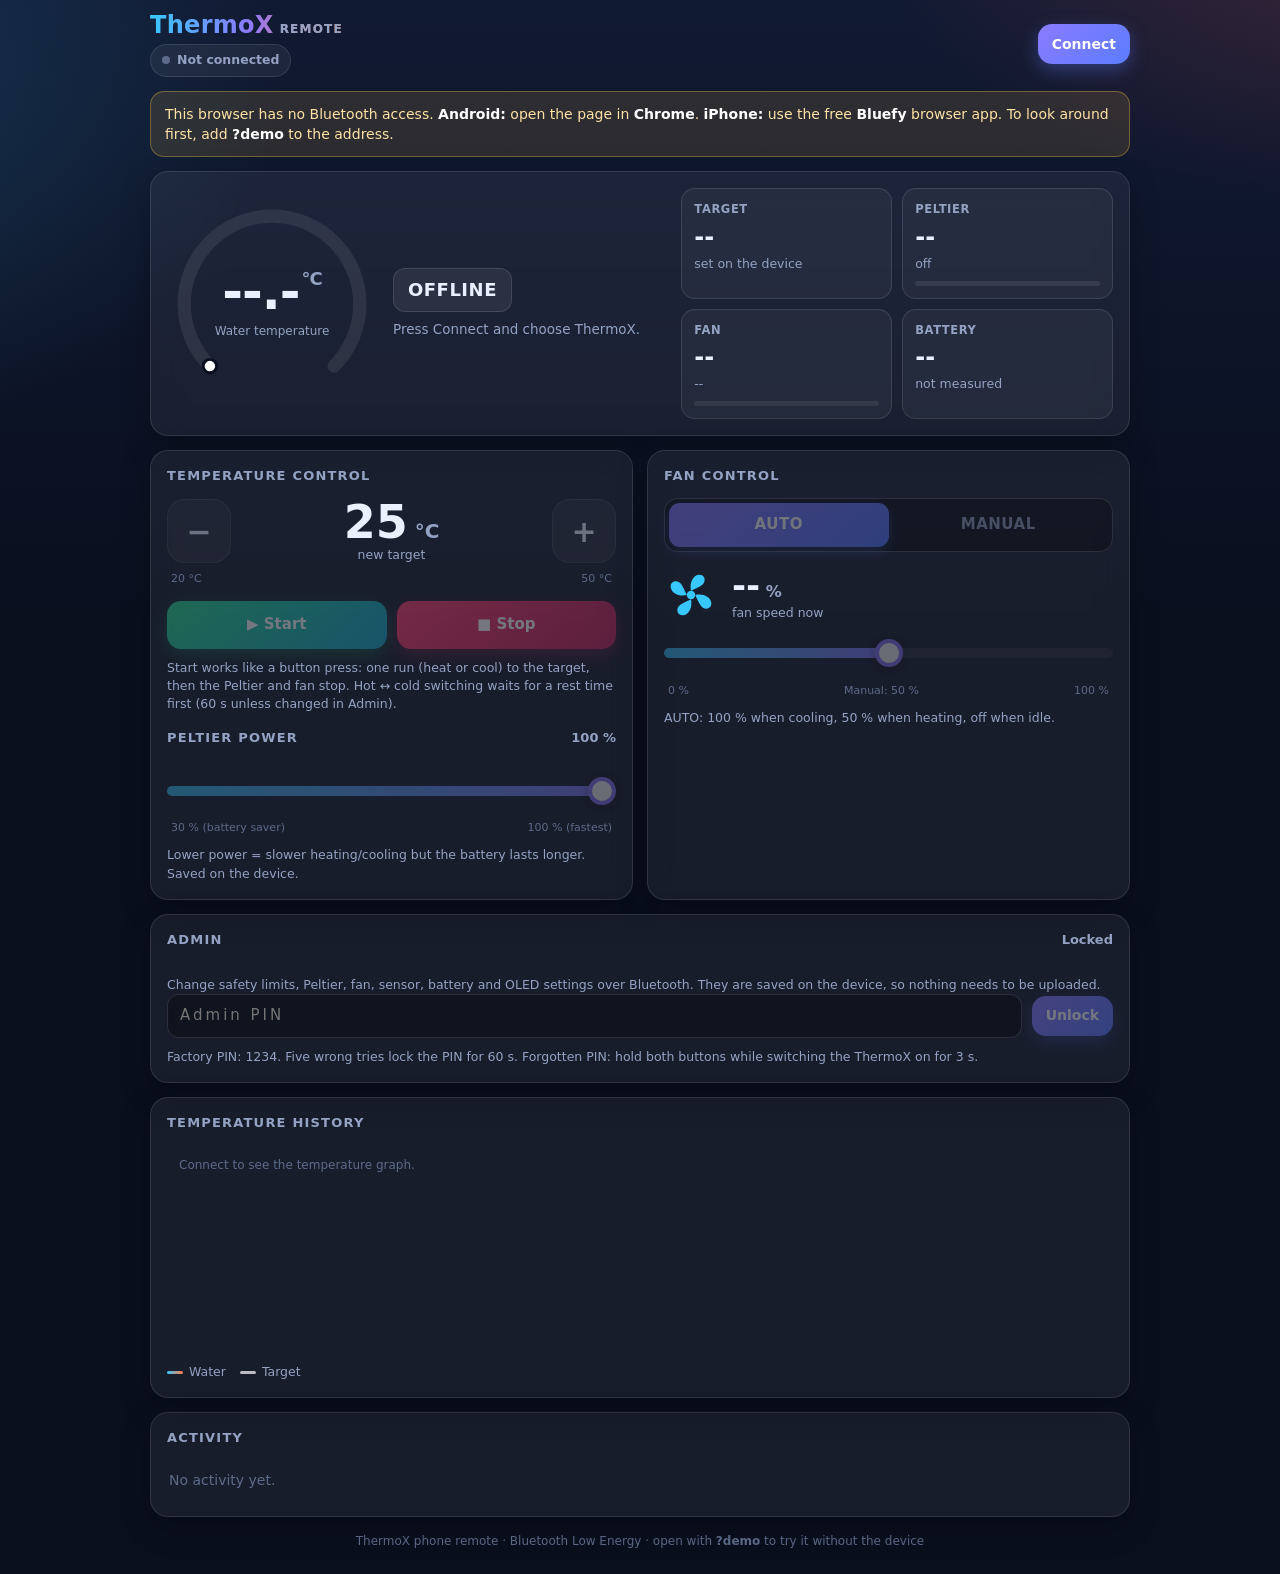
==== dashboard/phone.html @ 2a0c2c7f "Add BLE admin settings: PIN-protected limits, Peltier, fan, sensor, battery and OLED adjustable from" ====
<!doctype html>
<html lang="en">
<head>
<meta charset="utf-8">
<meta name="viewport" content="width=device-width, initial-scale=1, viewport-fit=cover">
<meta name="theme-color" content="#0a0f1e">
<title>ThermoX Remote</title>
<style>
:root {
  color-scheme: dark;
  --bg: #0a0f1e; --bg2: #111a33; --card: rgba(255,255,255,.06); --card-line: rgba(255,255,255,.11);
  --text: #eaf0ff; --muted: #94a3c4; --dim: #5d6b8a;
  --hot: #ff7a45; --hot2: #ff3d6e; --cold: #38c8ff; --cold2: #5b7cff;
  --ok: #3ddc97; --warn: #ffc247; --bad: #ff5468; --accent: #8b7bff;
  --radius: 18px;
}
* { box-sizing: border-box; -webkit-tap-highlight-color: transparent; }
html, body { margin: 0; }
body {
  min-height: 100vh; color: var(--text); background: var(--bg);
  font: 15px/1.45 system-ui, -apple-system, "Segoe UI", Roboto, Arial, sans-serif;
  padding: max(12px, env(safe-area-inset-top)) 16px max(24px, env(safe-area-inset-bottom));
}
body::before { content: ""; position: fixed; inset: 0; z-index: -1; pointer-events: none;
  background:
    radial-gradient(900px 500px at 110% -10%, rgba(255,90,80,.20), transparent 60%),
    radial-gradient(900px 600px at -20% 10%, rgba(56,200,255,.18), transparent 60%),
    linear-gradient(180deg, var(--bg2), var(--bg) 70%); }
.num { font-variant-numeric: tabular-nums; }
header { display: flex; align-items: center; gap: 10px; max-width: 980px; margin: 0 auto 14px; }
.brand { display: flex; flex-direction: column; align-items: flex-start; gap: 6px; min-width: 0; }
.logo { font-size: 24px; font-weight: 800; letter-spacing: .3px; margin: 0; line-height: 1.1;
  background: linear-gradient(90deg, var(--cold), var(--accent) 50%, var(--hot)); -webkit-background-clip: text; background-clip: text; color: transparent; }
.logo small { font-size: 12px; font-weight: 700; letter-spacing: 1.2px; margin-left: 6px; color: var(--muted); -webkit-text-fill-color: var(--muted); text-transform: uppercase; }
.spacer { flex: 1; }
.pill { display: inline-flex; align-items: center; gap: 7px; padding: 6px 11px; border-radius: 99px; font-size: 12.5px; font-weight: 600;
  background: var(--card); border: 1px solid var(--card-line); color: var(--muted); white-space: nowrap; }
.pill .dot { width: 8px; height: 8px; border-radius: 50%; background: var(--dim); }
.pill.on { color: var(--ok); } .pill.on .dot { background: var(--ok); box-shadow: 0 0 0 0 rgba(61,220,151,.6); animation: ping 1.8s infinite; }
.pill.busy { color: var(--warn); } .pill.busy .dot { background: var(--warn); animation: blink 1s infinite; }
.pill.demo { color: var(--accent); } .pill.demo .dot { background: var(--accent); }
@keyframes ping { 0% { box-shadow: 0 0 0 0 rgba(61,220,151,.55); } 80%,100% { box-shadow: 0 0 0 9px rgba(61,220,151,0); } }
@keyframes blink { 50% { opacity: .25; } }

main { max-width: 980px; margin: 0 auto; display: grid; gap: 14px; grid-template-columns: 1fr; }
@media (min-width: 820px) { main { grid-template-columns: 1fr 1fr; } .wide { grid-column: 1 / -1; } }
.card { background: var(--card); border: 1px solid var(--card-line); border-radius: var(--radius); padding: 16px;
  -webkit-backdrop-filter: blur(14px); backdrop-filter: blur(14px); box-shadow: 0 10px 30px rgba(0,0,0,.25); min-width: 0; }
.card h2 { margin: 0 0 12px; font-size: 13px; font-weight: 700; letter-spacing: 1.2px; text-transform: uppercase; color: var(--muted); display: flex; align-items: center; gap: 8px; }
.card h2 .right { margin-left: auto; text-transform: none; letter-spacing: 0; font-weight: 600; white-space: nowrap; }
@media (max-width: 380px) { .logo small { display: none; } .card h2 { letter-spacing: .6px; font-size: 12px; } .card { padding: 14px; } }

button { font: inherit; color: inherit; border: 0; cursor: pointer; }
button:disabled { opacity: .4; cursor: not-allowed; }
.btn { min-height: 48px; padding: 0 18px; border-radius: 14px; font-weight: 700; font-size: 15px;
  background: linear-gradient(135deg, var(--accent), #5b7cff); color: #fff; box-shadow: 0 6px 18px rgba(91,124,255,.35); transition: transform .1s; }
.btn:active:not(:disabled) { transform: scale(.97); }
.btn.ghost { background: rgba(255,255,255,.08); box-shadow: none; border: 1px solid var(--card-line); }
.btn.go { background: linear-gradient(135deg, #2bd88f, #18a8c9); box-shadow: 0 6px 18px rgba(43,216,143,.3); }
.btn.stop { background: linear-gradient(135deg, var(--hot2), #c2255c); box-shadow: 0 6px 18px rgba(255,61,110,.3); }
.btn.small { min-height: 40px; padding: 0 14px; font-size: 14px; }

.banner { max-width: 980px; margin: 0 auto 14px; padding: 12px 14px; border-radius: 14px; font-size: 14px;
  background: rgba(255,194,71,.12); border: 1px solid rgba(255,194,71,.35); color: #ffe2a6; }
.banner b { color: #fff; }

/* hero */
.hero { display: grid; grid-template-columns: auto 1fr; gap: 16px; align-items: center; }
@media (max-width: 420px) { .hero { grid-template-columns: 1fr; justify-items: center; text-align: center; } }
.gauge { position: relative; width: 210px; height: 210px; }
.gauge svg { width: 100%; height: 100%; transform: rotate(135deg); overflow: visible; }
.gauge .track { fill: none; stroke: rgba(255,255,255,.08); stroke-width: 14; stroke-linecap: round; }
.gauge .arc { fill: none; stroke: url(#gIdle); stroke-width: 14; stroke-linecap: round; transition: stroke-dashoffset .8s ease; }
.gauge.heat .arc { stroke: url(#gHot); } .gauge.cool .arc { stroke: url(#gCold); } .gauge.fault .arc { stroke: var(--bad); }
.gauge.heat svg, .gauge.cool svg { animation: glow 2.2s ease-in-out infinite; }
.gauge.heat { --glow: rgba(255,122,69,.55); } .gauge.cool { --glow: rgba(56,200,255,.55); }
@keyframes glow { 50% { filter: drop-shadow(0 0 10px var(--glow)); } }
.gauge .tmark { fill: #fff; stroke: var(--bg); stroke-width: 3; transition: cx .6s, cy .6s; }
.gauge .center { position: absolute; inset: 0; display: grid; place-content: center; text-align: center; }
.temp { font-size: 50px; font-weight: 800; line-height: 1; letter-spacing: -1px; }
.temp sup { font-size: 18px; font-weight: 700; color: var(--muted); margin-left: 2px; vertical-align: 24px; }
.center .lbl { font-size: 12px; color: var(--muted); margin-top: 6px; }
.state { display: inline-flex; align-items: center; gap: 8px; padding: 8px 14px; border-radius: 12px; font-weight: 800; font-size: 18px; letter-spacing: .5px;
  background: rgba(255,255,255,.07); border: 1px solid var(--card-line); }
.state.heat { color: var(--hot); background: rgba(255,122,69,.12); border-color: rgba(255,122,69,.35); }
.state.cool { color: var(--cold); background: rgba(56,200,255,.12); border-color: rgba(56,200,255,.35); }
.state.ok { color: var(--ok); background: rgba(61,220,151,.12); border-color: rgba(61,220,151,.35); }
.state.warn { color: var(--warn); background: rgba(255,194,71,.12); border-color: rgba(255,194,71,.35); }
.state.bad { color: var(--bad); background: rgba(255,84,104,.14); border-color: rgba(255,84,104,.4); }
.state-hint { color: var(--muted); font-size: 13.5px; margin: 8px 0 0; min-height: 1.4em; }

.tiles { display: grid; grid-template-columns: repeat(2, minmax(0, 1fr)); gap: 10px; margin-top: 14px; }
@media (min-width: 560px) { .tiles { grid-template-columns: repeat(4, minmax(0, 1fr)); } }
@media (min-width: 820px) { .herocard { display: grid; grid-template-columns: minmax(0, 1.15fr) minmax(0, 1fr); gap: 18px; align-items: center; }
  .herocard .tiles { margin-top: 0; grid-template-columns: repeat(2, minmax(0, 1fr)); } }
.tile { padding: 12px; border-radius: 14px; background: rgba(255,255,255,.045); border: 1px solid var(--card-line); min-width: 0; }
.tile .k { font-size: 11.5px; color: var(--muted); font-weight: 600; letter-spacing: .6px; text-transform: uppercase; }
.tile .v { font-size: 24px; font-weight: 800; margin-top: 2px; white-space: nowrap; overflow: hidden; text-overflow: ellipsis; }
.tile .s { font-size: 12.5px; color: var(--muted); white-space: nowrap; overflow: hidden; text-overflow: ellipsis; }
.bar { height: 5px; border-radius: 5px; background: rgba(255,255,255,.08); margin-top: 8px; overflow: hidden; }
.bar i { display: block; height: 100%; width: 0; border-radius: 5px; background: linear-gradient(90deg, var(--cold), var(--accent)); transition: width .6s; }
.bar.hot i { background: linear-gradient(90deg, var(--hot), var(--hot2)); }
.spin { display: inline-block; }
.spin.go { animation: rot var(--spd, 1s) linear infinite; }
@keyframes rot { to { transform: rotate(360deg); } }

/* target control */
.stepper { display: grid; grid-template-columns: 64px 1fr 64px; align-items: center; gap: 10px; }
.stepper button { height: 64px; border-radius: 18px; font-size: 30px; font-weight: 700; background: rgba(255,255,255,.08); border: 1px solid var(--card-line); }
.stepper button:active:not(:disabled) { background: rgba(255,255,255,.16); }
.setv { text-align: center; }
.setv .big { font-size: 46px; font-weight: 800; line-height: 1.05; }
.setv .big small { font-size: 20px; color: var(--muted); }
.setv .sub { font-size: 12.5px; color: var(--muted); }
.range-ticks { display: flex; justify-content: space-between; color: var(--dim); font-size: 11px; margin: 6px 4px 0; }
.row2 { display: grid; grid-template-columns: 1fr 1fr; gap: 10px; margin-top: 14px; }
.note { font-size: 12.5px; color: var(--muted); margin: 10px 0 0; }

/* fan */
.seg { display: grid; grid-template-columns: 1fr 1fr; padding: 4px; border-radius: 14px; background: rgba(0,0,0,.25); border: 1px solid var(--card-line); }
.seg button { min-height: 44px; border-radius: 11px; font-weight: 800; letter-spacing: .5px; color: var(--muted); background: transparent; }
.seg button.sel { color: #fff; background: linear-gradient(135deg, var(--accent), #5b7cff); box-shadow: 0 4px 14px rgba(91,124,255,.35); }
.fanrow { display: flex; align-items: center; gap: 14px; margin-top: 16px; }
.fanicon { width: 54px; height: 54px; flex: none; color: var(--cold); }
.fanval { font-size: 34px; font-weight: 800; line-height: 1; }
.fanval small { font-size: 16px; color: var(--muted); }
input[type=range] { -webkit-appearance: none; appearance: none; width: 100%; height: 34px; background: transparent; margin: 14px 0 0; }
input[type=range]::-webkit-slider-runnable-track { height: 10px; border-radius: 10px; background: linear-gradient(90deg, var(--cold) 0%, var(--accent) var(--p, 50%), rgba(255,255,255,.1) var(--p, 50%)); }
input[type=range]::-moz-range-track { height: 10px; border-radius: 10px; background: linear-gradient(90deg, var(--cold) 0%, var(--accent) var(--p, 50%), rgba(255,255,255,.1) var(--p, 50%)); }
input[type=range]::-webkit-slider-thumb { -webkit-appearance: none; width: 28px; height: 28px; margin-top: -9px; border-radius: 50%; background: #fff; border: 4px solid var(--accent); box-shadow: 0 2px 10px rgba(0,0,0,.4); }
input[type=range]::-moz-range-thumb { width: 22px; height: 22px; border-radius: 50%; background: #fff; border: 4px solid var(--accent); }
input[type=range]:disabled { opacity: .35; }

/* chart */
.chartbox { position: relative; height: 210px; }
canvas { position: absolute; inset: 0; width: 100%; height: 100%; }
.legend { display: flex; gap: 14px; font-size: 12.5px; color: var(--muted); margin-top: 8px; flex-wrap: wrap; }
.legend i { display: inline-block; width: 16px; height: 3px; border-radius: 2px; vertical-align: middle; margin-right: 6px; }

/* activity */
.log { list-style: none; margin: 0; padding: 0; max-height: 300px; overflow-y: auto; }
.log li { display: grid; grid-template-columns: 10px max-content 1fr; gap: 10px; align-items: baseline; padding: 8px 2px; border-bottom: 1px solid rgba(255,255,255,.06); font-size: 14px; }
.log li:last-child { border-bottom: 0; }
.log .d { width: 8px; height: 8px; border-radius: 50%; background: var(--dim); align-self: center; }
.log .t { color: var(--dim); font-size: 12.5px; white-space: nowrap; }
.log .src { color: var(--muted); font-size: 11px; font-weight: 700; letter-spacing: .5px; margin-right: 6px; }
.log li.heat .d { background: var(--hot); } .log li.cool .d { background: var(--cold); } .log li.ok .d { background: var(--ok); }
.log li.bad .d { background: var(--bad); } .log li.warn .d { background: var(--warn); } .log li.app .d { background: var(--accent); }
.empty { color: var(--dim); font-size: 14px; padding: 10px 2px; }

/* toast */
#toasts { position: fixed; left: 50%; bottom: max(18px, env(safe-area-inset-bottom)); transform: translateX(-50%); display: grid; gap: 8px; z-index: 9; width: min(92vw, 420px); pointer-events: none; }
.toast { padding: 12px 16px; border-radius: 14px; font-weight: 600; font-size: 14px; background: rgba(20,28,52,.94); border: 1px solid var(--card-line);
  box-shadow: 0 10px 30px rgba(0,0,0,.45); animation: tin .25s ease; }
.toast.err { border-color: rgba(255,84,104,.6); } .toast.ok { border-color: rgba(61,220,151,.5); }
@keyframes tin { from { opacity: 0; transform: translateY(10px); } }
/* admin */
.diag { display: grid; grid-template-columns: repeat(2, minmax(0, 1fr)); gap: 8px; margin-bottom: 14px; }
@media (min-width: 560px) { .diag { grid-template-columns: repeat(4, minmax(0, 1fr)); } }
.diag .tile .v { font-size: 16px; }
.pinrow { display: flex; gap: 10px; flex-wrap: wrap; align-items: center; }
input[type=text], input[type=password], input[type=number], select { font: inherit; color: var(--text); background: rgba(0,0,0,.28); border: 1px solid var(--card-line);
  border-radius: 12px; min-height: 44px; padding: 0 12px; min-width: 0; }
input:focus, select:focus { outline: 2px solid var(--accent); outline-offset: 1px; }
.pinrow input { flex: 1 1 140px; letter-spacing: 3px; }
.tabs { display: flex; gap: 6px; flex-wrap: wrap; margin-bottom: 12px; }
.tabs button { min-height: 38px; padding: 0 13px; border-radius: 11px; font-weight: 700; font-size: 13.5px; color: var(--muted);
  background: rgba(255,255,255,.06); border: 1px solid var(--card-line); }
.tabs button.sel { color: #fff; background: linear-gradient(135deg, var(--accent), #5b7cff); border-color: transparent; }
.arow { display: grid; grid-template-columns: minmax(0, 1fr) auto; gap: 8px 14px; align-items: center; padding: 11px 0; border-bottom: 1px solid rgba(255,255,255,.07); }
.arow:last-of-type { border-bottom: 0; }
.arow .atxt b { display: block; font-size: 14.5px; }
.arow .atxt small { display: block; color: var(--muted); font-size: 12.5px; line-height: 1.35; margin-top: 2px; }
.arow .actl { display: flex; align-items: center; gap: 6px; }
.arow input[type=number] { width: 104px; text-align: right; }
.arow .unit { color: var(--muted); font-size: 13px; min-width: 28px; }
.arow input[type=range] { width: 170px; margin: 0; }
.sw { position: relative; width: 52px; height: 30px; flex: none; }
.sw input { position: absolute; inset: 0; opacity: 0; margin: 0; width: 100%; height: 100%; cursor: pointer; }
.sw i { position: absolute; inset: 0; border-radius: 30px; background: rgba(255,255,255,.14); border: 1px solid var(--card-line); transition: background .2s; pointer-events: none; }
.sw i::after { content: ""; position: absolute; top: 3px; left: 3px; width: 22px; height: 22px; border-radius: 50%; background: #fff; transition: transform .2s; }
.sw input:checked + i { background: var(--ok); } .sw input:checked + i::after { transform: translateX(22px); }
.sw input:focus-visible + i { outline: 2px solid var(--accent); outline-offset: 2px; }
.sw input:disabled + i { opacity: .4; }
.sect { margin: 16px 0 6px; font-size: 12px; font-weight: 700; letter-spacing: 1px; text-transform: uppercase; color: var(--muted); }
.btnrow { display: flex; gap: 10px; flex-wrap: wrap; margin-top: 10px; }
.btnrow .btn { flex: 1 1 150px; }
.btn.warn { background: linear-gradient(135deg, #ffb347, #ff7a45); box-shadow: 0 6px 18px rgba(255,122,69,.3); color: #20140a; }
.inline { display: flex; gap: 10px; flex-wrap: wrap; align-items: center; margin-top: 8px; }
.inline input[type=text], .inline input[type=password], .inline input[type=number] { flex: 1 1 130px; }
.warnbox { margin: 0 0 12px; padding: 10px 12px; border-radius: 12px; font-size: 13.5px; background: rgba(255,194,71,.12); border: 1px solid rgba(255,194,71,.35); color: #ffe2a6; }
footer { max-width: 980px; margin: 16px auto 0; color: var(--dim); font-size: 12px; text-align: center; }
.hidden { display: none !important; }
</style>
</head>
<body>
<header>
  <div class="brand">
    <h1 class="logo">ThermoX<small>Remote</small></h1>
    <span id="pill" class="pill"><span class="dot"></span><span id="pillTxt">Not connected</span></span>
  </div>
  <span class="spacer"></span>
  <button id="connectBtn" class="btn small">Connect</button>
</header>

<div id="banner" class="banner hidden"></div>

<main>
  <section class="card wide herocard">
    <div class="hero">
      <div id="gauge" class="gauge">
        <svg viewBox="0 0 220 220" aria-hidden="true">
          <defs>
            <linearGradient id="gHot" x1="0" y1="0" x2="1" y2="1"><stop offset="0" stop-color="#ffb347"/><stop offset="1" stop-color="#ff3d6e"/></linearGradient>
            <linearGradient id="gCold" x1="0" y1="0" x2="1" y2="1"><stop offset="0" stop-color="#5b7cff"/><stop offset="1" stop-color="#38c8ff"/></linearGradient>
            <linearGradient id="gIdle" x1="0" y1="0" x2="1" y2="1"><stop offset="0" stop-color="#38c8ff"/><stop offset="1" stop-color="#8b7bff"/></linearGradient>
          </defs>
          <circle class="track" cx="110" cy="110" r="92" pathLength="100" stroke-dasharray="75 100"/>
          <circle id="arc" class="arc" cx="110" cy="110" r="92" pathLength="100" stroke-dasharray="75 100" stroke-dashoffset="75"/>
          <circle id="tmark" class="tmark" cx="202" cy="110" r="7"/>
        </svg>
        <div class="center">
          <div class="temp num"><span id="temp">--.-</span><sup>&deg;C</sup></div>
          <div class="lbl">Water temperature</div>
        </div>
      </div>
      <div>
        <div id="state" class="state">OFFLINE</div>
        <p id="stateHint" class="state-hint">Press Connect and choose ThermoX.</p>
      </div>
    </div>
    <div class="tiles">
      <div class="tile"><div class="k">Target</div><div class="v num" id="tTarget">--</div><div class="s" id="tTargetS">set on the device</div></div>
      <div class="tile"><div class="k">Peltier</div><div class="v num" id="tPel">--</div><div class="s" id="tPelS">off</div><div class="bar hot"><i id="bPel"></i></div></div>
      <div class="tile"><div class="k">Fan</div><div class="v num" id="tFan">--</div><div class="s" id="tFanS">--</div><div class="bar"><i id="bFan"></i></div></div>
      <div class="tile"><div class="k">Battery</div><div class="v num" id="tBat">--</div><div class="s" id="tBatS">not measured</div></div>
    </div>
  </section>

  <section class="card">
    <h2>Temperature control <span class="right num" id="nowTarget"></span></h2>
    <div class="stepper">
      <button id="minus" aria-label="Lower target" disabled>&minus;</button>
      <div class="setv">
        <div class="big num"><span id="setVal">25</span><small> &deg;C</small></div>
        <div class="sub" id="setSub">new target</div>
      </div>
      <button id="plus" aria-label="Raise target" disabled>+</button>
    </div>
    <div class="range-ticks"><span id="tminL">20 &deg;C</span><span id="tmaxL">50 &deg;C</span></div>
    <div class="row2">
      <button id="startBtn" class="btn go" disabled>&#9654; Start</button>
      <button id="stopBtn" class="btn stop" disabled>&#9632; Stop</button>
    </div>
    <p class="note">Start works like a button press: one run (heat or cool) to the target, then the Peltier and fan stop. Hot&nbsp;&harr;&nbsp;cold switching waits for a rest time first (60&nbsp;s unless changed in Admin).</p>
    <h2 style="margin-top:16px">Peltier power <span class="right num" id="pwL">--</span></h2>
    <input id="pwSlider" type="range" min="30" max="100" step="5" value="100" aria-label="Peltier power limit" disabled>
    <div class="range-ticks"><span id="pminL">30 % (battery saver)</span><span>100 % (fastest)</span></div>
    <p class="note">Lower power = slower heating/cooling but the battery lasts longer. Saved on the device.</p>
  </section>

  <section class="card">
    <h2>Fan control <span class="right num" id="fanRpmH"></span></h2>
    <div class="seg" role="group" aria-label="Fan mode">
      <button id="fanAuto" class="sel" disabled>AUTO</button>
      <button id="fanMan" disabled>MANUAL</button>
    </div>
    <div class="fanrow">
      <svg id="fanIcon" class="fanicon spin" viewBox="0 0 64 64" aria-hidden="true"><g fill="currentColor">
        <circle cx="32" cy="32" r="5"/>
        <path d="M32 27c-2-9 2-18 9-19 6-1 9 5 6 10-3 4-9 6-15 9z"/>
        <path d="M37 32c9-2 18 2 19 9 1 6-5 9-10 6-4-3-6-9-9-15z"/>
        <path d="M32 37c2 9-2 18-9 19-6 1-9-5-6-10 3-4 9-6 15-9z"/>
        <path d="M27 32c-9 2-18-2-19-9-1-6 5-9 10-6 4 3 6 9 9 15z"/></g></svg>
      <div>
        <div class="fanval num"><span id="fanNow">--</span><small> %</small></div>
        <div class="note" style="margin:2px 0 0" id="fanNowS">fan speed now</div>
      </div>
    </div>
    <input id="fanSlider" type="range" min="0" max="100" step="5" value="50" aria-label="Manual fan speed" disabled>
    <div class="range-ticks"><span>0 %</span><span id="fanSetL">Manual: 50 %</span><span>100 %</span></div>
    <p class="note" id="fanNote">AUTO: 100 % when cooling, 50 % when heating, off when idle.</p>
  </section>

  <section class="card wide" id="adminCard">
    <h2>Admin <span class="right" id="adminState">Locked</span></h2>
    <div id="adminOld" class="warnbox hidden">This ThermoX has older firmware without the settings channel. Upload the new <b>ThermoX.ino</b> once to use Admin.</div>
    <div class="diag" id="diag"></div>
    <div id="adminLocked">
      <p class="note" style="margin-top:0">Change safety limits, Peltier, fan, sensor, battery and OLED settings over Bluetooth. They are saved on the device, so nothing needs to be uploaded.</p>
      <div class="pinrow">
        <input id="pinIn" type="password" inputmode="numeric" autocomplete="off" maxlength="8" placeholder="Admin PIN" aria-label="Admin PIN" disabled>
        <button id="unlockBtn" class="btn small" disabled>Unlock</button>
      </div>
      <p class="note">Factory PIN: 1234. Five wrong tries lock the PIN for 60 s. Forgotten PIN: hold both buttons while switching the ThermoX on for 3 s.</p>
    </div>
    <div id="adminOpen" class="hidden">
      <div id="pinWarn" class="warnbox hidden">The factory PIN (1234) is still set. Change it under <b>System</b>.</div>
      <div class="tabs" id="tabs" role="tablist"></div>
      <div id="adminForm"></div>
    </div>
  </section>

  <section class="card wide">
    <h2>Temperature history <span class="right" id="chartSpan"></span></h2>
    <div class="chartbox"><canvas id="chart"></canvas></div>
    <div class="legend"><span><i style="background:linear-gradient(90deg,#38c8ff,#ff7a45)"></i>Water</span><span><i style="background:#fff;opacity:.7"></i>Target</span></div>
  </section>

  <section class="card wide">
    <h2>Activity <span class="right" id="logCount"></span></h2>
    <ul id="log" class="log"></ul>
    <div id="logEmpty" class="empty">No activity yet.</div>
  </section>
</main>
<footer>ThermoX phone remote &middot; Bluetooth Low Energy &middot; open with <b>?demo</b> to try it without the device</footer>
<div id="toasts" aria-live="polite"></div>

<script>
'use strict';
// ---- Protocol (must match ThermoX.ino) ----
const SVC = '7a3c0000-63b5-4559-b515-2c37cc077186';
const CH_STATUS = '7a3c0001-63b5-4559-b515-2c37cc077186';   // read: JSON status
const CH_CMD    = '7a3c0002-63b5-4559-b515-2c37cc077186';   // write: T<n>, S, X, FA, FM<n>, P<n>, admin: U<pin>, C<key>=<v>, G<n> ...
const CH_NOTIFY = '7a3c0003-63b5-4559-b515-2c37cc077186';   // notify: u16 counter, u16 event count
const CH_LOG    = '7a3c0004-63b5-4559-b515-2c37cc077186';   // read: JSON event log
const CH_CFG    = '7a3c0005-63b5-4559-b515-2c37cc077186';   // read: JSON settings group chosen with G<n>
const enc = new TextEncoder(), dec = new TextDecoder();
const $ = id => document.getElementById(id);
const sleep = ms => new Promise(r => setTimeout(r, ms));
const withTimeout = (p, ms, what) => Promise.race([p, new Promise((_, rej) => setTimeout(() => rej(new Error(what + ' timed out')), ms))]);

// ---- Bluetooth link (Web Bluetooth) ----
class BleLink {
  constructor(onPing, onDrop) { this.onPing = onPing; this.onDrop = onDrop; this.dev = null; this.ch = {}; this.q = Promise.resolve(); this.cfgQ = Promise.resolve(); this.userClose = false; this.live = false; }
  // GATT allows one operation at a time: queue them.
  op(fn, what) { const p = this.q.then(() => withTimeout(fn(), 8000, what)); this.q = p.catch(() => {}); return p; }
  async connect() {
    this.dev = await navigator.bluetooth.requestDevice({ filters: [{ services: [SVC] }, { name: 'ThermoX' }], optionalServices: [SVC] });
    this.dev.addEventListener('gattserverdisconnected', () => this.dropped());
    await this.open();
    return this.dev.name || 'ThermoX';
  }
  dropped() {                      // runs once per lost connection
    if (!this.live) return;
    this.live = false; this.ch = {};
    const byUser = this.userClose; this.userClose = false;
    this.onDrop(byUser);
  }
  async open() {
    try {
      const server = await withTimeout(this.dev.gatt.connect(), 15000, 'Connect');
      const svc = await server.getPrimaryService(SVC);
      const ch = {};
      for (const [k, u] of [['status', CH_STATUS], ['cmd', CH_CMD], ['notify', CH_NOTIFY], ['log', CH_LOG]]) ch[k] = await svc.getCharacteristic(u);
      try { ch.cfg = await svc.getCharacteristic(CH_CFG); } catch (_) { /* older firmware: no settings channel */ }
      ch.notify.addEventListener('characteristicvaluechanged', e => {
        const v = e.target.value;
        if (v && v.byteLength >= 4) this.onPing(v.getUint16(2, true));
      });
      await ch.notify.startNotifications();
      this.q = Promise.resolve();
      this.ch = ch; this.live = true;
    } catch (e) {
      try { this.dev.gatt.disconnect(); } catch (_) { /* already closed */ }
      throw e;
    }
  }
  get connected() { return this.live && this.dev.gatt.connected; }
  async reconnect() { if (!this.dev) throw new Error('No device'); await this.open(); }
  disconnect() {
    this.userClose = true;
    if (this.live) { this.dev.gatt.disconnect(); setTimeout(() => this.dropped(), 700); }   // in case no event arrives
    else { this.userClose = false; this.onDrop(true); }
  }
  async readJson(key) {
    const v = await this.op(() => this.ch[key].readValue(), 'Read');
    return JSON.parse(dec.decode(v));
  }
  status() { return this.readJson('status'); }
  log() { return this.readJson('log'); }
  get hasCfg() { return !!this.ch.cfg; }
  // Settings group g: select it with "G<g>", then read. Done as a pair, one at a time.
  cfg(g) {
    const run = async () => { await this.send('G' + g); return this.readJson('cfg'); };
    const p = this.cfgQ.then(run); this.cfgQ = p.catch(() => {});
    return p;
  }
  send(cmd) {
    const c = this.ch.cmd, data = enc.encode(cmd);
    return this.op(() => c.writeValueWithResponse ? c.writeValueWithResponse(data) : c.writeValue(data), 'Send');
  }
}

// ---- Demo device: same commands and JSON as the firmware, with a simple heat model ----
// Same settings table as the firmware: [key, group, lowest, highest, factory value].
const DEMO_PARAMS = [['ot',0,40,60,55],['ut',0,1,15,5],['tmin',0,5,40,20],['tmax',0,25,60,50],['sb',0,.1,3,.5],
  ['pmin',1,10,100,30],['md',1,50,255,255],['cd',1,10,600,60],['hr',1,0,1,1],['ro',1,0,300,0],['rp',1,0,30,0],
  ['fmc',2,30,100,70],['fmh',2,20,100,40],['fac',2,40,100,100],['fah',2,20,100,50],['fr',2,100,3000,500],['fg',2,2,30,5],['fpp',2,1,4,2],
  ['off',3,-5,5,0],['sf',3,2,60,5],
  ['be',4,0,1,0],['bc',4,1,6,1],['bd',4,1,20,2],['bm',4,2.5,4,3.3],['bf',4,3.8,4.4,4.15],['lc',4,2.5,4,3.3],['ld',4,1,60,5],['lr',4,3,4.2,3.6],
  ['ob',5,5,100,100],['or',5,0,1,0],['oi',5,0,1,0],['ou',5,0,1,0],['os',5,0,3600,0],['lp',6,1,60,2]];
class DemoLink {
  constructor(onPing, onDrop) {
    this.onPing = onPing; this.onDrop = onDrop; this.connectedFlag = false;
    const d = this.d = { water: 27.6, target: 25, mode: 'IDLE', runDir: 'IDLE', fault: '', reached: false, newRun: false, wait: 0,
      lastDriven: 'IDLE', lastActive: -1e9, fanCtl: 'auto', fanPct: 50, power: 100, floor: 0, fanDuty: 0, pel: 0, rpm: 0, t0: Date.now() - 95000, ev: [], evTotal: 0 };
    this.c = {}; for (const p of DEMO_PARAMS) this.c[p[0]] = p[4];
    this.name = 'ThermoX'; this.pin = '1234'; this.adminUntil = 0; this.fails = 0; this.lockUntil = 0; this.faults = [0, 0, 0, 0]; this.fanTestEnd = 0;
    this.ev('Power on');
  }
  up() { return Date.now() - this.d.t0; }
  ev(t) { const d = this.d; d.ev.push([this.up(), t]); if (d.ev.length > 10) d.ev.shift(); d.evTotal++; }
  async connect() { await sleep(600); this.connectedFlag = true; this.ev('Phone connected');
    this.timer = setInterval(() => this.tick(0.25), 250); this.pinger = setInterval(() => this.onPing(this.d.evTotal), 1000); return 'ThermoX (demo)'; }
  get connected() { return this.connectedFlag; }
  disconnect() { clearInterval(this.timer); clearInterval(this.pinger); this.connectedFlag = false; this.onDrop(true); }
  async status() { await sleep(40); const d = this.d;
    const ad = this.adminLeft(), al = Math.max(0, Math.ceil((this.lockUntil - Date.now()) / 1000));
    return { t: +d.water.toFixed(2), tg: d.target, tmin: this.c.tmin, tmax: this.c.tmax, m: d.mode, f: d.fault, r: d.reached ? 1 : 0, w: d.wait, pel: d.pel,
      fan: d.fanDuty, rpm: d.rpm, fc: d.fanCtl, fp: d.fanPct, fmin: d.floor, bat: -1, bv: null, lb: 0, pw: d.power, pmin: this.c.pmin,
      ad, al, dp: ad > 0 && this.pin === '1234' ? 1 : 0, up: this.up(), ev: d.evTotal }; }
  adminLeft() { return Math.max(0, Math.ceil((this.adminUntil - Date.now()) / 1000)); }
  valid(c) {
    for (const p of DEMO_PARAMS) if (!(c[p[0]] >= p[2] && c[p[0]] <= p[3])) return false;
    return c.tmax >= c.tmin + 5 && c.tmax + 3 <= c.ot && c.ut + 3 <= c.tmin && c.bm + .3 <= c.bf && c.lc + .1 <= c.lr && c.lr <= c.bf;
  }
  async cfg(g) { await sleep(40);
    if (g === 7) return { g, fw: '1.1', rr: 'POWER ON', h: 214000, fc: this.faults.slice(), lf: 0, sa: 300, br: 0 };
    const r = { g, p: DEMO_PARAMS.filter(p => p[1] === g).map(p => [p[0], +this.c[p[0]].toFixed(3), p[2], p[3]]) };
    if (g === 6) r.nm = this.name;
    return r; }
  admin(c) { const d = this.d, now = Date.now(); let m;
    if (c[0] === 'U') {
      if (now < this.lockUntil) { this.ev('Admin: PIN locked out'); return; }
      if (c.slice(1) === this.pin) { this.adminUntil = now + 300000; this.fails = 0; this.ev('Admin unlocked'); }
      else if (++this.fails >= 5) { this.fails = 0; this.lockUntil = now + 60000; this.ev('Wrong PIN: locked 60 s'); }
      else this.ev('Admin: wrong PIN');
      return; }
    if (c === 'L') { this.adminUntil = 0; this.ev('Admin locked'); return; }
    if (!this.adminLeft()) { this.ev('Admin: locked, enter PIN'); return; }
    this.adminUntil = now + 300000;
    if (c === 'RB') this.ev('Rebooting');
    else if (c === 'RF') { this.faults = [0, 0, 0, 0]; this.ev('Fault history cleared'); }
    else if (c === 'RD') { if (d.pel > 0) this.ev('Reset: stop the run first'); else { for (const p of DEMO_PARAMS) this.c[p[0]] = p[4]; this.name = 'ThermoX'; this.ev('Settings reset'); } }
    else if ((m = /^TF(\d+)$/.exec(c))) { if (d.mode === 'IDLE' && +m[1] >= 1 && +m[1] <= 30) { this.fanTestEnd = now + m[1] * 1000; this.ev('Fan test ' + m[1] + 's'); } else this.ev('Fan test refused'); }
    else if ((m = /^C(\w+)=(.*)$/.exec(c))) {
      const [, k, v] = m;
      if (k === 'pin') { if (/^\d{4,8}$/.test(v)) { this.pin = v; this.ev('PIN changed'); } else this.ev('PIN needs 4-8 digits'); }
      else if (k === 'nm') { if (/^[A-Za-z0-9 _-]{1,15}$/.test(v)) { this.name = v; this.ev('Name saved, reboot'); } else this.ev('Name refused'); }
      else if (k === 'cal') this.ev('Calibration refused');
      else if (k in this.c && v !== '' && isFinite(+v)) {
        const n = Object.assign({}, this.c, { [k]: +v });
        if (this.valid(n) && !(k === 'hr' && d.pel > 0)) { this.c = n; d.target = Math.min(Math.max(d.target, n.tmin), n.tmax); d.power = Math.max(d.power, n.pmin); this.ev('Set ' + k + '=' + v); }
        else this.ev('Refused ' + k + '=' + v);
      } else this.ev('Refused ' + k + '=' + v);
    } else this.ev('Phone: bad command'); }
  async log() { await sleep(40); return { up: this.up(), e: this.d.ev.slice() }; }
  async send(c) { await sleep(60); const d = this.d; let m;
    if (/^(U|L$|C|TF|R[DFB]$)/.test(c)) this.admin(c);
    else if ((m = /^T(\d+)$/.exec(c)) && +m[1] >= this.c.tmin && +m[1] <= this.c.tmax) { d.target = +m[1]; d.newRun = true; }
    else if (c === 'S') { d.newRun = true; this.ev('Phone: start'); }
    else if (c === 'X') { d.runDir = 'IDLE'; d.newRun = false; d.reached = false; this.ev('Phone: stop'); }
    else if (c === 'FA') { d.fanCtl = 'auto'; this.ev('Phone: fan AUTO'); }
    else if ((m = /^FM(\d+)$/.exec(c)) && +m[1] <= 100) { d.fanCtl = 'manual'; d.fanPct = +m[1]; this.ev('Phone: fan ' + m[1] + '%'); }
    else if ((m = /^P(\d+)$/.exec(c)) && +m[1] >= this.c.pmin && +m[1] <= 100) { d.power = +m[1]; this.ev('Phone: power ' + m[1] + '%'); }
    else this.ev('Phone: bad command');
    this.tick(0); setTimeout(() => this.onPing(d.evTotal), 50); }
  tick(dt) {
    const d = this.d, now = Date.now(), before = d.mode, wasReached = d.reached, wasWaiting = d.wait > 0;
    if (d.mode !== 'FAULT') {
      if (d.newRun) { d.newRun = false; d.reached = false;
        d.runDir = d.water < d.target - 0.5 ? 'HEATING' : d.water > d.target + 0.5 ? 'COOLING' : 'IDLE';
        if (d.runDir === 'IDLE') d.reached = true;
      } else if ((d.runDir === 'HEATING' && d.water >= d.target) || (d.runDir === 'COOLING' && d.water <= d.target)) { d.runDir = 'IDLE'; d.reached = true; }
      let want = d.runDir; d.wait = 0;
      if (want !== 'IDLE' && d.lastDriven !== 'IDLE' && want !== d.lastDriven && now - d.lastActive < this.c.cd * 1000) {
        d.wait = Math.ceil((this.c.cd * 1000 - (now - d.lastActive)) / 1000); want = 'IDLE'; }
      d.mode = want;
      d.floor = want === 'COOLING' ? this.c.fmc : want === 'HEATING' ? this.c.fmh : 0;
      const auto = want === 'COOLING' ? this.c.fac : want === 'HEATING' ? this.c.fah : 0;
      d.fanDuty = want === 'IDLE' && Date.now() < this.fanTestEnd ? 100 : d.fanCtl === 'auto' ? auto : Math.max(d.fanPct, d.floor);
      d.pel = want === 'IDLE' ? 0 : d.power;
      if (want !== 'IDLE') { d.lastActive = now; d.lastDriven = want; }
    }
    const pf = d.power / 100;
    const rate = d.mode === 'HEATING' ? 0.09 * pf : d.mode === 'COOLING' ? -0.06 * pf * (0.6 + d.fanDuty / 250) : (28 - d.water) * 0.004;
    d.water += rate * dt * 4 + (Math.random() - 0.5) * 0.01;
    d.rpm = d.fanDuty ? Math.round(d.fanDuty * 62 + Math.random() * 60) : 0;
    if (d.mode !== before && (d.mode === 'HEATING' || d.mode === 'COOLING')) this.ev((d.mode === 'HEATING' ? 'Heating' : 'Cooling') + ' to ' + d.target + ' C');
    if (d.wait > 0 && !wasWaiting) this.ev('Wait ' + d.wait + 's before reversing');
    if (d.reached && !wasReached) this.ev('Reached ' + d.water.toFixed(1) + ' C');
  }
}

// ---- App ----
const demo = new URLSearchParams(location.search).has('demo');
let link = null, st = null, lastEv = -1, statusBusy = false, logBusy = false, lastStatusAt = 0, devName = 'ThermoX';
let pending = null, pendingEdited = false, sliderBusy = false, reconnecting = false, wantOnline = false;
const samples = [];               // {t, temp, target} for the graph
const events = new Map();         // key -> {time, text, src, cls}

function toast(msg, kind) {
  const box = $('toasts'), el = document.createElement('div');
  el.className = 'toast' + (kind ? ' ' + kind : ''); el.textContent = msg;
  box.append(el); setTimeout(() => el.remove(), 2800);
  while (box.children.length > 2) box.firstChild.remove();
}
function setPill(text, cls) { $('pill').className = 'pill' + (cls ? ' ' + cls : ''); $('pillTxt').textContent = text; }
function setControls(on) {
  ['minus', 'plus', 'startBtn', 'stopBtn', 'fanAuto', 'fanMan', 'pwSlider'].forEach(id => $(id).disabled = !on);
  $('fanSlider').disabled = !on || !st || st.fc !== 'manual';
}
function addEvent(time, text, src, key) {
  key = key || ('app|' + time + '|' + text);
  if (events.has(key)) return;
  const t = text.toLowerCase();
  const cls = src === 'APP' ? 'app' : t.startsWith('fault') ? 'bad' : t.startsWith('heating') ? 'heat' : t.startsWith('cooling') ? 'cool'
    : t.startsWith('reached') ? 'ok' : t.startsWith('wait') || t.includes('bad command') ? 'warn' : '';
  events.set(key, { time, text, src, cls });
  if (events.size > 80) events.delete(events.keys().next().value);
  renderLog();
}
function renderLog() {
  const list = [...events.values()].sort((a, b) => b.time - a.time);
  const ul = $('log'); ul.replaceChildren();
  for (const e of list) {
    const li = document.createElement('li'); li.className = e.cls;
    const dot = document.createElement('span'); dot.className = 'd';
    const tm = document.createElement('span'); tm.className = 't num'; tm.textContent = new Date(e.time).toLocaleTimeString([], { hour: '2-digit', minute: '2-digit', second: '2-digit' });
    const tx = document.createElement('span');
    const src = document.createElement('span'); src.className = 'src'; src.textContent = e.src;
    tx.append(src, document.createTextNode(e.text));
    li.append(dot, tm, tx); ul.append(li);
  }
  $('logEmpty').classList.toggle('hidden', list.length > 0);
  $('logCount').textContent = list.length ? list.length + ' events' : '';
}

function render(s) {
  st = s; lastStatusAt = Date.now();
  const temp = typeof s.t === 'number' ? s.t : null;
  $('temp').textContent = temp === null ? '--.-' : temp.toFixed(1);
  const lo = 0, hi = 60, frac = v => Math.max(0, Math.min(1, (v - lo) / (hi - lo)));
  $('arc').style.strokeDashoffset = 75 - 75 * (temp === null ? 0 : frac(temp));
  const a = 270 * frac(s.tg) * Math.PI / 180;   // the svg is rotated so angle 0 is the start of the arc
  $('tmark').setAttribute('cx', 110 + 92 * Math.cos(a));
  $('tmark').setAttribute('cy', 110 + 92 * Math.sin(a));

  let label, cls, hint, g = '';
  if (s.lb && s.m !== 'FAULT') { label = 'LOW BATTERY'; cls = 'bad'; hint = 'Peltier stopped to protect the battery. Charge it; Start works again when the battery recovers.'; }
  else if (s.m === 'FAULT') { label = 'FAULT' + (s.f ? ': ' + s.f : ''); cls = 'bad'; g = 'fault'; hint = 'Peltier off, fan full. Fix the cause, then turn ThermoX off and on to clear.'; }
  else if (s.w > 0) { label = 'WAIT ' + s.w + ' s'; cls = 'warn'; hint = 'Resting before switching hot ↔ cold.'; }
  else if (s.m === 'HEATING') { label = 'HEATING'; cls = 'heat'; g = 'heat'; hint = 'Heating to ' + s.tg + ' °C at ' + (s.pw || 100) + ' % power.'; }
  else if (s.m === 'COOLING') { label = 'COOLING'; cls = 'cool'; g = 'cool'; hint = 'Cooling to ' + s.tg + ' °C at ' + (s.pw || 100) + ' % power.'; }
  else if (s.r) { label = 'REACHED'; cls = 'ok'; hint = 'Target reached. Press Start for another run.'; }
  else { label = 'READY'; cls = ''; hint = temp === null ? 'Waiting for the temperature sensor…' : 'Idle. Set a target and press Start.'; }
  $('state').textContent = label; $('state').className = 'state ' + cls; $('stateHint').textContent = hint;
  $('gauge').className = 'gauge ' + g;

  $('tTarget').textContent = s.tg + ' °C'; $('nowTarget').textContent = 'device: ' + s.tg + ' °C';
  $('tPel').textContent = s.pel + '%'; $('tPelS').textContent = s.pel ? (s.m === 'HEATING' ? 'heating' : 'cooling') : 'off'; $('bPel').style.width = s.pel + '%';
  $('tFan').textContent = s.fan + '%'; $('tFanS').textContent = (s.fc === 'manual' ? 'MANUAL' : 'AUTO') + ' · ' + s.rpm + ' rpm'; $('bFan').style.width = s.fan + '%';
  if (s.bat >= 0) { $('tBat').textContent = s.bat + '%'; $('tBatS').textContent = s.bv === null ? '' : s.bv.toFixed(2) + ' V'; }
  else { $('tBat').textContent = '—'; $('tBatS').textContent = 'not measured'; }
  $('tminL').textContent = s.tmin + ' °C'; $('tmaxL').textContent = s.tmax + ' °C';

  if (pending === null || !pendingEdited) pending = s.tg;
  showPending();

  // fan card
  $('fanAuto').classList.toggle('sel', s.fc === 'auto'); $('fanMan').classList.toggle('sel', s.fc === 'manual');
  if (!sliderBusy) { $('fanSlider').value = s.fp; paintSlider(); }
  $('fanSlider').disabled = !link || !link.connected || s.fc !== 'manual';
  if (typeof s.pmin === 'number') { $('pwSlider').min = s.pmin; $('pminL').textContent = s.pmin + ' % (battery saver)'; }
  if (typeof s.pw === 'number') {
    if (!pwBusy) { $('pwSlider').value = s.pw; paintPw(); }
    $('pwSlider').disabled = !link || !link.connected;
  }
  $('fanNow').textContent = s.fan; $('fanNowS').textContent = s.rpm + ' rpm' + (s.m === 'FAULT' ? ' (fault: full speed)' : '');
  $('fanRpmH').textContent = s.rpm ? s.rpm + ' rpm' : '';
  const icon = $('fanIcon'); icon.classList.toggle('go', s.fan > 0); icon.style.setProperty('--spd', (1.6 - s.fan / 80).toFixed(2) + 's');
  let note;
  if (s.fc === 'auto') note = 'AUTO: fast when cooling, medium when heating, off when idle (speeds can be changed in Admin).';
  else if ((s.m === 'HEATING' || s.m === 'COOLING') && s.fp < s.fmin) note = 'Running at the safety minimum of ' + s.fmin + ' % while the Peltier is ' + s.m.toLowerCase() + '.';
  else note = 'MANUAL: the fan runs at this speed, also when idle. While the Peltier runs it never goes below the safety minimum (cooling: ' + (cfgVals.fmc ? cfgVals.fmc.v : 70) + ' %, heating: ' + (cfgVals.fmh ? cfgVals.fmh.v : 40) + ' %).';
  $('fanNote').textContent = note;

  updateAdmin(s);
  samples.push({ t: Date.now(), temp, target: s.tg });
  while (samples.length && Date.now() - samples[0].t > 15 * 60000) samples.shift();
  drawChart();
}
function showPending() {
  $('setVal').textContent = pending;
  $('setSub').textContent = st && pending !== st.tg ? 'new target (press Start)' : 'target';
  $('minus').disabled = !link || !link.connected || !st || pending <= st.tmin;
  $('plus').disabled = !link || !link.connected || !st || pending >= st.tmax;
}
let pwBusy = false;
function paintPw() { const v = +$('pwSlider').value; const lo = +$('pwSlider').min; $('pwSlider').style.setProperty('--p', (v - lo) / (100 - lo) * 100 + '%'); $('pwL').textContent = v + ' %'; }
function paintSlider() {
  const v = +$('fanSlider').value;
  $('fanSlider').style.setProperty('--p', v + '%'); $('fanSetL').textContent = 'Manual: ' + v + ' %';
}

function drawChart() {
  const c = $('chart'), box = c.parentElement, dpr = window.devicePixelRatio || 1;
  const W = box.clientWidth, H = box.clientHeight;
  if (!W) return;
  c.width = W * dpr; c.height = H * dpr;
  const g = c.getContext('2d'); g.setTransform(dpr, 0, 0, dpr, 0, 0); g.clearRect(0, 0, W, H);
  const pts = samples.filter(p => p.temp !== null);
  g.font = '12px system-ui, sans-serif'; g.fillStyle = '#5d6b8a';
  if (pts.length < 2) { g.fillText(link && link.connected ? 'Collecting data…' : 'Connect to see the temperature graph.', 12, 24); $('chartSpan').textContent = ''; return; }
  const L = 34, R = 8, T = 10, B = 22, w = W - L - R, h = H - T - B;
  const t1 = pts[pts.length - 1].t, t0 = Math.min(pts[0].t, t1 - 30000);
  const vals = pts.flatMap(p => [p.temp, p.target]);
  const lo = Math.floor(Math.min(...vals)) - 1, step = Math.max(1, Math.ceil((Math.ceil(Math.max(...vals)) + 1 - lo) / 4)), hi = lo + 4 * step;
  const X = t => L + (t - t0) / (t1 - t0) * w, Y = v => T + h - (v - lo) / (hi - lo) * h;
  g.strokeStyle = 'rgba(255,255,255,.07)'; g.lineWidth = 1; g.textAlign = 'right';
  for (let i = 0; i <= 4; i++) { const v = lo + step * i, y = Y(v); g.beginPath(); g.moveTo(L, y); g.lineTo(L + w, y); g.stroke(); g.fillText(v + '°', L - 6, y + 4); }
  g.textAlign = 'center';
  const span = (t1 - t0) / 1000;
  for (let i = 0; i <= 3; i++) {
    const ago = span * (3 - i) / 3;
    const txt = i === 3 ? 'now' : span < 120 ? '-' + Math.round(ago) + ' s' : '-' + (+(ago / 60).toFixed(ago < 600 ? 1 : 0)) + ' min';
    g.fillText(txt, Math.min(Math.max(X(t0 + (t1 - t0) * i / 3), L + 18), L + w - 18), H - 5);
  }
  $('chartSpan').textContent = 'last ' + (span < 120 ? Math.round(span) + ' s' : Math.round(span / 60) + ' min');
  // target (dashed)
  g.setLineDash([5, 5]); g.strokeStyle = 'rgba(255,255,255,.55)'; g.lineWidth = 1.5; g.beginPath();
  pts.forEach((p, i) => { const x = X(p.t), y = Y(p.target); i ? g.lineTo(x, y) : g.moveTo(x, y); }); g.stroke(); g.setLineDash([]);
  // water (gradient line + fill)
  const grad = g.createLinearGradient(0, T, 0, T + h); grad.addColorStop(0, '#ff7a45'); grad.addColorStop(1, '#38c8ff');
  g.beginPath(); pts.forEach((p, i) => { const x = X(p.t), y = Y(p.temp); i ? g.lineTo(x, y) : g.moveTo(x, y); });
  g.strokeStyle = grad; g.lineWidth = 2.5; g.lineJoin = 'round'; g.stroke();
  g.lineTo(X(pts[pts.length - 1].t), T + h); g.lineTo(X(pts[0].t), T + h); g.closePath();
  const fill = g.createLinearGradient(0, T, 0, T + h); fill.addColorStop(0, 'rgba(139,123,255,.25)'); fill.addColorStop(1, 'rgba(56,200,255,0)');
  g.fillStyle = fill; g.fill();
  const lp = pts[pts.length - 1]; g.fillStyle = '#fff'; g.beginPath(); g.arc(X(lp.t), Y(lp.temp), 3.5, 0, 7); g.fill();
}

async function refreshStatus() {
  if (!link || !link.connected || statusBusy) return;
  statusBusy = true;
  try { render(await link.status()); }
  catch (e) { if (link && link.connected) console.warn('status', e); }
  finally { statusBusy = false; }
}
async function refreshLog() {
  if (!link || !link.connected || logBusy) return;
  logBusy = true;
  try {
    const j = await link.log(), now = Date.now();
    for (const [ms, text] of j.e) addEvent(now - (j.up - ms), text, 'DEVICE', 'dev|' + ms + '|' + text);
  } catch (e) { if (link && link.connected) console.warn('log', e); }
  finally { logBusy = false; }
}
function onPing(evCount) {
  refreshStatus();
  if (evCount !== lastEv) { lastEv = evCount; refreshLog(); }
}
function offline() { setControls(false); lockUi(); setPill(demo ? 'Demo · not connected' : 'Not connected', demo ? 'demo' : ''); $('connectBtn').textContent = 'Connect'; }
async function onDrop(byUser) {
  setControls(false);
  if (byUser || demo || !wantOnline) { wantOnline = false; offline(); addEvent(Date.now(), 'Disconnected', 'APP'); return; }
  if (reconnecting) return;
  reconnecting = true; setPill('Reconnecting…', 'busy'); addEvent(Date.now(), 'Connection lost, reconnecting', 'APP');
  for (const wait of [1000, 2000, 4000, 8000, 8000]) {
    await sleep(wait);
    if (!wantOnline) break;
    try {
      await link.reconnect();
      if (!wantOnline) { link.disconnect(); break; }      // Disconnect was pressed meanwhile
      reconnecting = false; connected(); toast('Reconnected', 'ok'); return;
    } catch (e) { /* try again */ }
  }
  reconnecting = false;
  if (wantOnline) { wantOnline = false; offline(); toast('ThermoX is out of reach. Press Connect.', 'err'); addEvent(Date.now(), 'Could not reconnect', 'APP'); }
}
function connected() {
  setPill(demo ? 'Demo' : 'Connected', demo ? 'demo' : 'on'); $('connectBtn').textContent = 'Disconnect';
  setControls(true); lastEv = -1; addEvent(Date.now(), 'Connected to ' + devName, 'APP');
  refreshStatus().then(refreshLog);
}
async function connect() {
  if (wantOnline) { wantOnline = false; link.disconnect(); return; }        // the button reads "Disconnect"
  if (!demo && !bleReady()) return;
  link = demo ? new DemoLink(onPing, onDrop) : new BleLink(onPing, onDrop);
  wantOnline = true;
  setPill('Connecting…', 'busy'); $('connectBtn').disabled = true;
  try { devName = await link.connect(); connected(); toast('Connected to ' + devName, 'ok'); }
  catch (e) {
    wantOnline = false; offline();
    if (e && e.name === 'NotFoundError') toast('No device chosen.');
    else toast('Could not connect: ' + (e && e.message ? e.message : e), 'err');
  } finally { $('connectBtn').disabled = false; }
}
async function send(cmd, okMsg) {
  if (!link || !link.connected) { toast('Not connected', 'err'); return false; }
  try { await link.send(cmd); if (okMsg) { toast(okMsg, 'ok'); addEvent(Date.now(), okMsg, 'APP'); } setTimeout(refreshStatus, 150); return true; }
  catch (e) { toast('Not sent: ' + (e && e.message ? e.message : e), 'err'); return false; }
}
function bleReady() {
  if (!window.isSecureContext) { showBanner('Bluetooth needs a secure page. Open this page with an <b>https://</b> link.'); return false; }
  if (!navigator.bluetooth) { showBanner('This browser has no Bluetooth access. <b>Android:</b> open the page in <b>Chrome</b>. <b>iPhone:</b> use the free <b>Bluefy</b> browser app. To look around first, add <b>?demo</b> to the address.'); return false; }
  return true;
}
function showBanner(html) { const b = $('banner'); b.innerHTML = html; b.classList.remove('hidden'); }

$('connectBtn').addEventListener('click', connect);
$('minus').addEventListener('click', () => { if (!st) return; pending = Math.max(st.tmin, pending - 1); pendingEdited = true; showPending(); });
$('plus').addEventListener('click', () => { if (!st) return; pending = Math.min(st.tmax, pending + 1); pendingEdited = true; showPending(); });
$('startBtn').addEventListener('click', async () => {
  if (await send('T' + pending, 'Start: run to ' + pending + ' °C')) { pendingEdited = false; }
});
$('stopBtn').addEventListener('click', () => send('X', 'Stop: Peltier off'));
$('fanAuto').addEventListener('click', () => send('FA', 'Fan: AUTO'));
$('fanMan').addEventListener('click', () => send('FM' + $('fanSlider').value, 'Fan: MANUAL ' + $('fanSlider').value + ' %'));
$('fanSlider').addEventListener('input', () => { sliderBusy = true; paintSlider(); });
$('pwSlider').addEventListener('input', () => { pwBusy = true; paintPw(); });
$('pwSlider').addEventListener('change', async () => {
  const v = $('pwSlider').value;
  await send('P' + v, 'Peltier power: ' + v + ' %'); pwBusy = false;
});
$('fanSlider').addEventListener('change', async () => {
  const v = $('fanSlider').value;
  await send('FM' + v, 'Fan: MANUAL ' + v + ' %'); sliderBusy = false;
});

// ---- Admin: settings stored on the device, changed over BLE ----
const GROUPS = [[0, 'Safety'], [1, 'Peltier'], [2, 'Fan'], [3, 'Sensor'], [4, 'Battery'], [5, 'Display'], [6, 'System'], ['t', 'Tools']];
// key: [label, unit, step, hint, kind]  kind: 'bool' = switch, 'risk' = asks before changing, 'slider' = slider
const UI = {
  ot: ['Over-temperature cutoff', '°C', 0.5, 'Hard stop: Peltier off and fan full above this. Stays at least 3 °C above the highest target.', 'risk'],
  ut: ['Freezing cutoff', '°C', 0.5, 'Hard stop below this. Stays at least 3 °C below the lowest target.', 'risk'],
  tmin: ['Lowest target', '°C', 1, 'Lower end of the target buttons and the phone stepper.'],
  tmax: ['Highest target', '°C', 1, 'Upper end. At least 5 °C above the lowest target.'],
  sb: ['Start band', '°C', 0.1, 'A press this close to the target counts as already reached.'],
  pmin: ['Lowest Peltier power', '%', 5, 'Lowest value of the power slider.'],
  md: ['Peltier duty at 100 %', '/255', 5, 'PWM value at full power. Lower it to cap the Peltier current.', 'risk'],
  cd: ['Reversal rest', 's', 5, 'The Peltier stays off this long before switching hot ↔ cold.', 'risk'],
  hr: ['Heat on RPWM', '', 1, 'BTS7960 direction. Turn off if your wiring heats on LPWM. Only while the Peltier is off.', 'bool risk'],
  ro: ['Fan run-on after a run', 's', 1, '0 = the fan stops at once.'],
  rp: ['Soft start', 's', 1, 'Seconds to ramp the Peltier from 0 to full power. 0 = off.'],
  fmc: ['Manual fan minimum, cooling', '%', 5, 'MANUAL fan never goes below this while cooling (the hot side needs air).'],
  fmh: ['Manual fan minimum, heating', '%', 5, 'MANUAL fan never goes below this while heating.'],
  fac: ['AUTO fan speed, cooling', '%', 5, 'Fan speed in AUTO while cooling.'],
  fah: ['AUTO fan speed, heating', '%', 5, 'Fan speed in AUTO while heating.'],
  fr: ['Stall RPM', 'rpm', 50, 'Below this while the fan is commanded = FAN STALL fault.', 'risk'],
  fg: ['Stall grace time', 's', 1, 'Wait this long after the fan speeds up before checking for a stall.'],
  fpp: ['Tach pulses per turn', '', 1, 'SUNON 4-wire fans give 2.'],
  off: ['Temperature offset', '°C', 0.1, 'Added to the sensor reading (calibration against a reference thermometer).'],
  sf: ['Sensor timeout', 's', 1, 'No reading for this long = SENSOR fault.'],
  be: ['Battery sensing', '', 1, 'Switch on only after the divider on GPIO35 is built. Needed for the gauge and the low-battery cutoff.', 'bool risk'],
  bc: ['Cells in series', 'S', 1, 'Li-ion cells in the pack (3S = 3).', 'risk'],
  bd: ['Divider ratio', '×', 0.001, 'Pack volts ÷ GPIO35 volts, e.g. 100k + 22k over 22k = 5.545. Use Calibrate below to work it out.', 'risk'],
  bm: ['Empty voltage per cell', 'V', 0.05, '0 % on the gauge.'],
  bf: ['Full voltage per cell', 'V', 0.05, '100 % on the gauge.'],
  lc: ['Low-battery cutoff per cell', 'V', 0.05, 'The Peltier stops when a cell stays below this.', 'risk'],
  ld: ['Cutoff delay', 's', 1, 'How long below the cutoff before stopping (ignores short dips under load).'],
  lr: ['Resume above per cell', 'V', 0.05, 'New runs are allowed again above this.'],
  ob: ['Brightness', '%', 5, '', 'slider'],
  or: ['Rotate 180°', '', 1, 'Turn the picture upside down.', 'bool'],
  oi: ['Inverted colours', '', 1, 'Light text on dark or dark text on light.', 'bool'],
  ou: ['Fahrenheit on the OLED', '', 1, 'The OLED shows °F. The phone page and the logs stay in °C.', 'bool'],
  os: ['Sleep after', 's', 10, 'The OLED goes dark after this long without a button press or phone command. 0 = always on. It stays lit while running or on a fault.'],
  lp: ['Logging period', 's', 1, 'How often a line is sent to the PC logger.'],
};
const FAULT_NAMES = ['none', 'sensor', 'over temp', 'too cold', 'fan stall'];
let cfgVals = {}, cfgName = '', unlocked = false, adminTab = 0, cfgBusy = false, diagBusy = false;
const nf = v => String(+(+v).toFixed(3));
const fmtDur = ms => { const t = Math.floor(ms / 1000), h = Math.floor(t / 3600), m = Math.floor(t % 3600 / 60); return (h ? h + ' h ' : '') + m + ' min'; };
const mmss = t => Math.floor(t / 60) + ':' + String(t % 60).padStart(2, '0');

function el(tag, attrs, ...kids) {
  const e = document.createElement(tag);
  for (const [k, v] of Object.entries(attrs || {})) { if (k === 'class') e.className = v; else if (k.startsWith('on')) e.addEventListener(k.slice(2), v); else e.setAttribute(k, v); }
  for (const kid of kids) if (kid != null) e.append(kid.nodeType ? kid : document.createTextNode(kid));
  return e;
}
function lockUi() {
  unlocked = false; cfgVals = {};
  $('adminLocked').classList.remove('hidden'); $('adminOpen').classList.add('hidden');
  $('adminState').textContent = 'Locked'; $('pinIn').disabled = true; $('unlockBtn').disabled = true; $('diag').replaceChildren();
  $('adminOld').classList.add('hidden');
}
function updateAdmin(s) {
  const on = !!(link && link.connected), has = !link || link.hasCfg !== false;
  $('adminOld').classList.toggle('hidden', has);
  $('pinIn').disabled = !on || !has; $('unlockBtn').disabled = !on || !has;
  const was = unlocked; unlocked = on && has && s.ad > 0;
  $('adminState').textContent = unlocked ? 'Unlocked · ' + mmss(s.ad) : s.al > 0 ? 'PIN locked ' + s.al + ' s' : 'Locked';
  $('adminLocked').classList.toggle('hidden', unlocked); $('adminOpen').classList.toggle('hidden', !unlocked);
  $('pinWarn').classList.toggle('hidden', !(unlocked && s.dp));
  if (unlocked && !was) { buildTabs(); loadAll().then(renderAdmin); }
  if (!unlocked && was) { cfgVals = {}; $('adminForm').replaceChildren(); }
  if (on && has && !diagBusy && Date.now() - lastDiagAt > 5000) refreshDiag();
}
let lastDiagAt = 0;
async function refreshDiag() {
  if (!link || !link.connected || !link.cfg || diagBusy || link.hasCfg === false) return;
  diagBusy = true; lastDiagAt = Date.now();
  try {
    const d = await link.cfg(7), up = st ? st.up : 0, fc = d.fc || [0, 0, 0, 0];
    const tile = (k, v, sub) => el('div', { class: 'tile' }, el('div', { class: 'k' }, k), el('div', { class: 'v num' }, v), el('div', { class: 's' }, sub || ''));
    $('diag').replaceChildren(
      tile('Firmware', d.fw, 'reset: ' + d.rr), tile('Uptime', fmtDur(up), 'since power-up'),
      tile('Sensor', d.sa < 3000 ? 'OK' : 'LOST', 'last reading ' + (d.sa / 1000).toFixed(1) + ' s ago'),
      tile('Free memory', Math.round(d.h / 1024) + ' kB', d.br ? 'GPIO35 ' + d.br.toFixed(2) + ' V' : 'battery pin not read'),
      tile('Faults', fc.reduce((a, b) => a + b, 0), 'sensor ' + fc[0] + ' · over ' + fc[1] + ' · cold ' + fc[2] + ' · fan ' + fc[3]),
      tile('Last fault', FAULT_NAMES[d.lf] || '—', 'history is kept when off'));
  } catch (e) { console.warn('diag', e); }
  finally { diagBusy = false; }
}
async function loadGroup(g) {
  const d = await link.cfg(g);
  for (const [k, v, lo, hi] of d.p || []) cfgVals[k] = { v, lo, hi, g };
  if (d.nm !== undefined) cfgName = d.nm;
}
async function loadAll() {
  if (cfgBusy) return; cfgBusy = true;
  try { for (let g = 0; g <= 6; g++) await loadGroup(g); }
  catch (e) { toast('Could not read settings: ' + (e && e.message ? e.message : e), 'err'); }
  finally { cfgBusy = false; }
}
function buildTabs() {
  const box = $('tabs'); box.replaceChildren();
  for (const [id, name] of GROUPS) box.append(el('button', { type: 'button', role: 'tab', class: id === adminTab ? 'sel' : '', onclick: () => { adminTab = id; buildTabs(); renderAdmin(); } }, name));
}
// Sends one admin command, waits for the device, then re-reads the group so the page shows what the device really holds.
async function adminCmd(cmd, group) {
  if (!(await send(cmd))) return false;
  await sleep(350);
  try { if (group !== undefined) await loadGroup(group); } catch (e) { /* shown by the next refresh */ }
  refreshStatus(); return true;
}
async function setParam(key, val) {
  const c = cfgVals[key], ui = UI[key];
  if (!c) return;
  if (!(val >= c.lo && val <= c.hi)) { toast(ui[0] + ': allowed ' + nf(c.lo) + ' to ' + nf(c.hi), 'err'); renderAdmin(); return; }
  if (/risk/.test(ui[4] || '') && !confirm('Change "' + ui[0] + '" to ' + nf(val) + '?\n\nThis affects how ThermoX protects itself and the hardware.')) { renderAdmin(); return; }
  if (!(await adminCmd('C' + key + '=' + nf(val), c.g))) { renderAdmin(); return; }
  const got = cfgVals[key].v;
  if (Math.abs(got - val) < 1e-6) toast(ui[0] + ' = ' + nf(got) + ' ' + ui[1], 'ok');
  else toast(ui[0] + ' was refused (conflicts with another setting, or the Peltier is running). See Activity.', 'err');
  if (c.g === 0 || c.g === 1) { await loadGroup(0).catch(() => {}); await loadGroup(1).catch(() => {}); }
  renderAdmin();
}
function paramRow(key) {
  const c = cfgVals[key], ui = UI[key]; if (!c) return null;
  const kind = ui[4] || '';
  let ctl;
  if (/bool/.test(kind)) {
    const inp = el('input', { type: 'checkbox', 'aria-label': ui[0], onchange: () => setParam(key, inp.checked ? 1 : 0) });
    inp.checked = c.v >= 0.5; ctl = el('label', { class: 'sw' }, inp, el('i'));
  } else if (/slider/.test(kind)) {
    const out = el('span', { class: 'unit num' }, nf(c.v) + ' ' + ui[1]);
    const inp = el('input', { type: 'range', min: c.lo, max: c.hi, step: ui[2], value: c.v, 'aria-label': ui[0],
      oninput: () => { out.textContent = inp.value + ' ' + ui[1]; }, onchange: () => setParam(key, +inp.value) });
    ctl = el('span', { class: 'actl' }, inp, out);
  } else {
    const inp = el('input', { type: 'number', inputmode: 'decimal', min: c.lo, max: c.hi, step: ui[2], value: nf(c.v), 'aria-label': ui[0],
      onchange: () => { const v = parseFloat(inp.value); if (isNaN(v)) renderAdmin(); else setParam(key, v); } });
    ctl = el('span', { class: 'actl' }, inp, el('span', { class: 'unit' }, ui[1]));
  }
  const hint = ((ui[3] ? ui[3] + ' ' : '') + (/bool/.test(kind) ? '' : '(' + nf(c.lo) + '–' + nf(c.hi) + ')')).trim();
  return el('div', { class: 'arow' }, el('div', { class: 'atxt' }, el('b', {}, ui[0]), el('small', {}, hint)), ctl);
}
function renderAdmin() {
  const f = $('adminForm'); if (!unlocked) { f.replaceChildren(); return; }
  f.replaceChildren();
  if (adminTab === 't') return renderTools(f);
  if (!Object.keys(cfgVals).length) { f.append(el('p', { class: 'note' }, 'Reading settings…')); return; }
  for (const key of Object.keys(UI)) if (cfgVals[key] && cfgVals[key].g === adminTab) f.append(paramRow(key));
  if (adminTab === 2) {
    const sel = el('select', { 'aria-label': 'Fan test length' }, ...[3, 5, 10, 20].map(n => el('option', { value: n }, n + ' s')));
    f.append(el('div', { class: 'sect' }, 'Test the fan'),
      el('p', { class: 'note', style: 'margin-top:0' }, 'Spins the fan at full speed, only while ThermoX is idle. Watch the RPM in the Fan card.'),
      el('div', { class: 'inline' }, sel, el('button', { type: 'button', class: 'btn small', onclick: async () => { await adminCmd('TF' + sel.value); toast('Fan test started', 'ok'); } }, 'Test fan')));
  }
  if (adminTab === 4) {
    const v = el('input', { type: 'number', inputmode: 'decimal', step: '0.01', min: '1', placeholder: 'Pack voltage in V', 'aria-label': 'Measured pack voltage' });
    f.append(el('div', { class: 'sect' }, 'Calibrate the gauge'),
      el('p', { class: 'note', style: 'margin-top:0' }, 'Turn battery sensing on, measure the whole pack with a multimeter, type the reading here and press Calibrate. The divider ratio is worked out from it.'),
      el('div', { class: 'inline' }, v, el('button', { type: 'button', class: 'btn small', onclick: async () => {
        const x = parseFloat(v.value); if (!(x > 1)) { toast('Type the measured pack voltage', 'err'); return; }
        const before = cfgVals.bd ? cfgVals.bd.v : 0;
        await adminCmd('Ccal=' + nf(x), 4);
        if (cfgVals.bd && cfgVals.bd.v !== before) toast('Divider ratio set to ' + nf(cfgVals.bd.v), 'ok'); else toast('Not calibrated: battery sensing must be on and a reading must exist (wait a few seconds).', 'err');
        renderAdmin(); } }, 'Calibrate')));
  }
  if (adminTab === 6) {
    const nm = el('input', { type: 'text', maxlength: '15', value: cfgName, 'aria-label': 'Device name' });
    const p1 = el('input', { type: 'password', inputmode: 'numeric', maxlength: '8', placeholder: 'New PIN (4–8 digits)', autocomplete: 'off', 'aria-label': 'New PIN' });
    const p2 = el('input', { type: 'password', inputmode: 'numeric', maxlength: '8', placeholder: 'Repeat new PIN', autocomplete: 'off', 'aria-label': 'Repeat new PIN' });
    f.append(el('div', { class: 'sect' }, 'Device name'),
      el('p', { class: 'note', style: 'margin-top:0' }, 'Letters, digits, space, - and _ (up to 15). Applies after a reboot; choose the new name when connecting.'),
      el('div', { class: 'inline' }, nm, el('button', { type: 'button', class: 'btn small', onclick: async () => {
        if (!/^[A-Za-z0-9 _-]{1,15}$/.test(nm.value)) { toast('Name: 1–15 letters, digits, space, - or _', 'err'); return; }
        await adminCmd('Cnm=' + nm.value, 6); toast(cfgName === nm.value ? 'Name saved. Reboot to use it.' : 'Name was refused', cfgName === nm.value ? 'ok' : 'err'); renderAdmin(); } }, 'Save name')),
      el('div', { class: 'sect' }, 'Admin PIN'),
      el('div', { class: 'inline' }, p1, p2, el('button', { type: 'button', class: 'btn small', onclick: async () => {
        if (!/^\d{4,8}$/.test(p1.value)) { toast('PIN: 4 to 8 digits', 'err'); return; }
        if (p1.value !== p2.value) { toast('The two PINs differ', 'err'); return; }
        await adminCmd('Cpin=' + p1.value); toast('PIN change sent. Check Activity.', 'ok'); p1.value = p2.value = ''; } }, 'Change PIN')));
  }
}
function renderTools(f) {
  const file = el('input', { type: 'file', accept: 'application/json,.json', class: 'hidden', onchange: () => importCfg(file) });
  f.append(
    el('div', { class: 'sect' }, 'Backup'),
    el('p', { class: 'note', style: 'margin-top:0' }, 'Save all settings to a file, or load them into this or another ThermoX. The PIN is not included.'),
    el('div', { class: 'btnrow' }, el('button', { type: 'button', class: 'btn ghost small', onclick: exportCfg }, 'Export settings'),
      el('button', { type: 'button', class: 'btn ghost small', onclick: () => file.click() }, 'Import settings'), file),
    el('div', { class: 'sect' }, 'Device'),
    el('div', { class: 'btnrow' },
      el('button', { type: 'button', class: 'btn warn small', onclick: async () => {
        if (!confirm('Reset every setting to the factory values? (The PIN stays. The Peltier must be off.)')) return;
        await adminCmd('RD'); await loadAll(); renderAdmin(); toast('Reset sent. Check Activity.', 'ok'); } }, 'Factory defaults'),
      el('button', { type: 'button', class: 'btn ghost small', onclick: async () => { if (confirm('Clear the fault history?')) { await adminCmd('RF'); refreshDiag(); } } }, 'Clear fault history'),
      el('button', { type: 'button', class: 'btn ghost small', onclick: async () => { if (confirm('Reboot ThermoX? The Peltier stops and the phone disconnects.')) await adminCmd('RB'); } }, 'Reboot')),
    el('div', { class: 'btnrow' }, el('button', { type: 'button', class: 'btn stop small', onclick: async () => { await send('L'); await sleep(300); refreshStatus(); } }, 'Lock admin now')));
}
function exportCfg() {
  const params = {}; for (const [k, o] of Object.entries(cfgVals)) params[k] = o.v;
  const blob = new Blob([JSON.stringify({ thermox: 1, name: cfgName, params }, null, 2)], { type: 'application/json' });
  const a = el('a', { href: URL.createObjectURL(blob), download: 'thermox-settings.json' });
  document.body.append(a); a.click(); a.remove(); setTimeout(() => URL.revokeObjectURL(a.href), 2000);
  toast('Settings saved to a file', 'ok');
}
async function importCfg(input) {
  const f = input.files[0]; input.value = ''; if (!f) return;
  let j; try { j = JSON.parse(await f.text()); } catch (e) { toast('Not a settings file', 'err'); return; }
  const params = j && j.thermox === 1 && j.params; if (!params) { toast('Not a ThermoX settings file', 'err'); return; }
  const keys = Object.keys(params).filter(k => cfgVals[k] && typeof params[k] === 'number');
  if (!keys.length) { toast('Nothing to import', 'err'); return; }
  if (!confirm('Load ' + keys.length + ' settings from "' + f.name + '"? This replaces the current safety and hardware settings.')) return;
  toast('Importing…');
  let todo = keys.filter(k => Math.abs(cfgVals[k].v - params[k]) > 1e-6);
  for (let pass = 0; pass < 2 && todo.length; pass++) {      // 2nd pass: a value may depend on another one set later
    for (const k of todo) { await send('C' + k + '=' + nf(params[k])); await sleep(150); }
    await sleep(300); await loadAll();
    todo = todo.filter(k => Math.abs(cfgVals[k].v - params[k]) > 1e-6);
  }
  if (typeof j.name === 'string' && j.name && j.name !== cfgName) { await send('Cnm=' + j.name); await sleep(300); await loadGroup(6); }
  renderAdmin(); refreshStatus();
  if (todo.length) toast(todo.length + ' settings were refused: ' + todo.join(', '), 'err'); else toast('Settings imported', 'ok');
}
async function unlock() {
  const pin = $('pinIn').value.trim();
  if (!/^\d{4,8}$/.test(pin)) { toast('The PIN is 4 to 8 digits', 'err'); return; }
  $('unlockBtn').disabled = true;
  try {
    await send('U' + pin); await sleep(450); await refreshStatus();
    if (st && st.ad > 0) { $('pinIn').value = ''; toast('Admin unlocked', 'ok'); }
    else toast(st && st.al > 0 ? 'Too many wrong PINs. Wait ' + st.al + ' s.' : 'Wrong PIN', 'err');
  } finally { $('unlockBtn').disabled = !(link && link.connected); }
}
$('unlockBtn').addEventListener('click', unlock);
$('pinIn').addEventListener('keydown', e => { if (e.key === 'Enter') unlock(); });

// If notifications stop arriving, read the status anyway.
setInterval(() => { if (link && link.connected && Date.now() - lastStatusAt > 2500) refreshStatus(); }, 1000);
window.addEventListener('resize', drawChart);
paintSlider(); paintPw(); renderLog(); drawChart();
if (demo) { offline(); showBanner('<b>Demo mode:</b> a simulated ThermoX, no Bluetooth needed. Press Connect.'); }
else if (!window.isSecureContext || !navigator.bluetooth) bleReady();
</script>
</body>
</html>
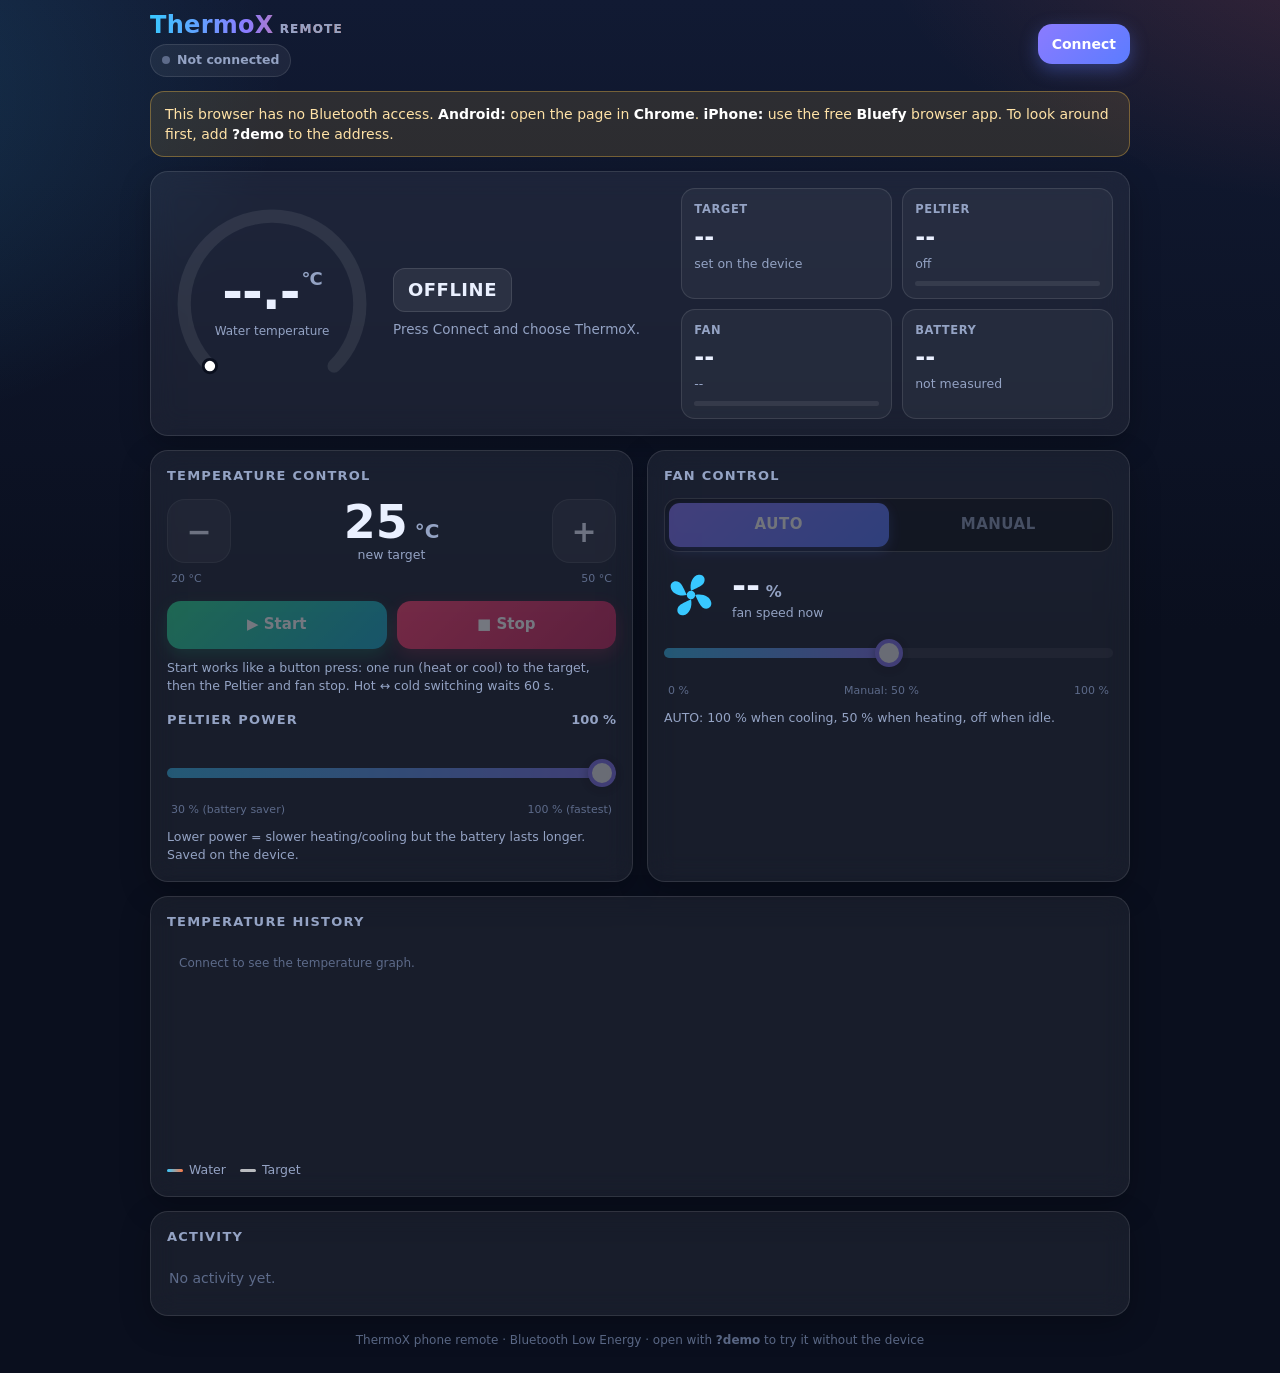
==== commit f695b9f8: "Merge main into claude/thermox-cad-pcb" ====
--- a/dashboard/phone.html
+++ b/dashboard/phone.html
@@ -154,41 +154,6 @@
   box-shadow: 0 10px 30px rgba(0,0,0,.45); animation: tin .25s ease; }
 .toast.err { border-color: rgba(255,84,104,.6); } .toast.ok { border-color: rgba(61,220,151,.5); }
 @keyframes tin { from { opacity: 0; transform: translateY(10px); } }
-/* admin */
-.diag { display: grid; grid-template-columns: repeat(2, minmax(0, 1fr)); gap: 8px; margin-bottom: 14px; }
-@media (min-width: 560px) { .diag { grid-template-columns: repeat(4, minmax(0, 1fr)); } }
-.diag .tile .v { font-size: 16px; }
-.pinrow { display: flex; gap: 10px; flex-wrap: wrap; align-items: center; }
-input[type=text], input[type=password], input[type=number], select { font: inherit; color: var(--text); background: rgba(0,0,0,.28); border: 1px solid var(--card-line);
-  border-radius: 12px; min-height: 44px; padding: 0 12px; min-width: 0; }
-input:focus, select:focus { outline: 2px solid var(--accent); outline-offset: 1px; }
-.pinrow input { flex: 1 1 140px; letter-spacing: 3px; }
-.tabs { display: flex; gap: 6px; flex-wrap: wrap; margin-bottom: 12px; }
-.tabs button { min-height: 38px; padding: 0 13px; border-radius: 11px; font-weight: 700; font-size: 13.5px; color: var(--muted);
-  background: rgba(255,255,255,.06); border: 1px solid var(--card-line); }
-.tabs button.sel { color: #fff; background: linear-gradient(135deg, var(--accent), #5b7cff); border-color: transparent; }
-.arow { display: grid; grid-template-columns: minmax(0, 1fr) auto; gap: 8px 14px; align-items: center; padding: 11px 0; border-bottom: 1px solid rgba(255,255,255,.07); }
-.arow:last-of-type { border-bottom: 0; }
-.arow .atxt b { display: block; font-size: 14.5px; }
-.arow .atxt small { display: block; color: var(--muted); font-size: 12.5px; line-height: 1.35; margin-top: 2px; }
-.arow .actl { display: flex; align-items: center; gap: 6px; }
-.arow input[type=number] { width: 104px; text-align: right; }
-.arow .unit { color: var(--muted); font-size: 13px; min-width: 28px; }
-.arow input[type=range] { width: 170px; margin: 0; }
-.sw { position: relative; width: 52px; height: 30px; flex: none; }
-.sw input { position: absolute; inset: 0; opacity: 0; margin: 0; width: 100%; height: 100%; cursor: pointer; }
-.sw i { position: absolute; inset: 0; border-radius: 30px; background: rgba(255,255,255,.14); border: 1px solid var(--card-line); transition: background .2s; pointer-events: none; }
-.sw i::after { content: ""; position: absolute; top: 3px; left: 3px; width: 22px; height: 22px; border-radius: 50%; background: #fff; transition: transform .2s; }
-.sw input:checked + i { background: var(--ok); } .sw input:checked + i::after { transform: translateX(22px); }
-.sw input:focus-visible + i { outline: 2px solid var(--accent); outline-offset: 2px; }
-.sw input:disabled + i { opacity: .4; }
-.sect { margin: 16px 0 6px; font-size: 12px; font-weight: 700; letter-spacing: 1px; text-transform: uppercase; color: var(--muted); }
-.btnrow { display: flex; gap: 10px; flex-wrap: wrap; margin-top: 10px; }
-.btnrow .btn { flex: 1 1 150px; }
-.btn.warn { background: linear-gradient(135deg, #ffb347, #ff7a45); box-shadow: 0 6px 18px rgba(255,122,69,.3); color: #20140a; }
-.inline { display: flex; gap: 10px; flex-wrap: wrap; align-items: center; margin-top: 8px; }
-.inline input[type=text], .inline input[type=password], .inline input[type=number] { flex: 1 1 130px; }
-.warnbox { margin: 0 0 12px; padding: 10px 12px; border-radius: 12px; font-size: 13.5px; background: rgba(255,194,71,.12); border: 1px solid rgba(255,194,71,.35); color: #ffe2a6; }
 footer { max-width: 980px; margin: 16px auto 0; color: var(--dim); font-size: 12px; text-align: center; }
 .hidden { display: none !important; }
 </style>
@@ -252,10 +217,10 @@
       <button id="startBtn" class="btn go" disabled>&#9654; Start</button>
       <button id="stopBtn" class="btn stop" disabled>&#9632; Stop</button>
     </div>
-    <p class="note">Start works like a button press: one run (heat or cool) to the target, then the Peltier and fan stop. Hot&nbsp;&harr;&nbsp;cold switching waits for a rest time first (60&nbsp;s unless changed in Admin).</p>
+    <p class="note">Start works like a button press: one run (heat or cool) to the target, then the Peltier and fan stop. Hot&nbsp;&harr;&nbsp;cold switching waits 60&nbsp;s.</p>
     <h2 style="margin-top:16px">Peltier power <span class="right num" id="pwL">--</span></h2>
     <input id="pwSlider" type="range" min="30" max="100" step="5" value="100" aria-label="Peltier power limit" disabled>
-    <div class="range-ticks"><span id="pminL">30 % (battery saver)</span><span>100 % (fastest)</span></div>
+    <div class="range-ticks"><span>30 % (battery saver)</span><span>100 % (fastest)</span></div>
     <p class="note">Lower power = slower heating/cooling but the battery lasts longer. Saved on the device.</p>
   </section>
 
@@ -282,25 +247,6 @@
     <p class="note" id="fanNote">AUTO: 100 % when cooling, 50 % when heating, off when idle.</p>
   </section>
 
-  <section class="card wide" id="adminCard">
-    <h2>Admin <span class="right" id="adminState">Locked</span></h2>
-    <div id="adminOld" class="warnbox hidden">This ThermoX has older firmware without the settings channel. Upload the new <b>ThermoX.ino</b> once to use Admin.</div>
-    <div class="diag" id="diag"></div>
-    <div id="adminLocked">
-      <p class="note" style="margin-top:0">Change safety limits, Peltier, fan, sensor, battery and OLED settings over Bluetooth. They are saved on the device, so nothing needs to be uploaded.</p>
-      <div class="pinrow">
-        <input id="pinIn" type="password" inputmode="numeric" autocomplete="off" maxlength="8" placeholder="Admin PIN" aria-label="Admin PIN" disabled>
-        <button id="unlockBtn" class="btn small" disabled>Unlock</button>
-      </div>
-      <p class="note">Factory PIN: 1234. Five wrong tries lock the PIN for 60 s. Forgotten PIN: hold both buttons while switching the ThermoX on for 3 s.</p>
-    </div>
-    <div id="adminOpen" class="hidden">
-      <div id="pinWarn" class="warnbox hidden">The factory PIN (1234) is still set. Change it under <b>System</b>.</div>
-      <div class="tabs" id="tabs" role="tablist"></div>
-      <div id="adminForm"></div>
-    </div>
-  </section>
-
   <section class="card wide">
     <h2>Temperature history <span class="right" id="chartSpan"></span></h2>
     <div class="chartbox"><canvas id="chart"></canvas></div>
@@ -321,10 +267,9 @@
 // ---- Protocol (must match ThermoX.ino) ----
 const SVC = '7a3c0000-63b5-4559-b515-2c37cc077186';
 const CH_STATUS = '7a3c0001-63b5-4559-b515-2c37cc077186';   // read: JSON status
-const CH_CMD    = '7a3c0002-63b5-4559-b515-2c37cc077186';   // write: T<n>, S, X, FA, FM<n>, P<n>, admin: U<pin>, C<key>=<v>, G<n> ...
+const CH_CMD    = '7a3c0002-63b5-4559-b515-2c37cc077186';   // write: T<n>, S, X, FA, FM<n>
 const CH_NOTIFY = '7a3c0003-63b5-4559-b515-2c37cc077186';   // notify: u16 counter, u16 event count
 const CH_LOG    = '7a3c0004-63b5-4559-b515-2c37cc077186';   // read: JSON event log
-const CH_CFG    = '7a3c0005-63b5-4559-b515-2c37cc077186';   // read: JSON settings group chosen with G<n>
 const enc = new TextEncoder(), dec = new TextDecoder();
 const $ = id => document.getElementById(id);
 const sleep = ms => new Promise(r => setTimeout(r, ms));
@@ -332,7 +277,7 @@
 
 // ---- Bluetooth link (Web Bluetooth) ----
 class BleLink {
-  constructor(onPing, onDrop) { this.onPing = onPing; this.onDrop = onDrop; this.dev = null; this.ch = {}; this.q = Promise.resolve(); this.cfgQ = Promise.resolve(); this.userClose = false; this.live = false; }
+  constructor(onPing, onDrop) { this.onPing = onPing; this.onDrop = onDrop; this.dev = null; this.ch = {}; this.q = Promise.resolve(); this.userClose = false; this.live = false; }
   // GATT allows one operation at a time: queue them.
   op(fn, what) { const p = this.q.then(() => withTimeout(fn(), 8000, what)); this.q = p.catch(() => {}); return p; }
   async connect() {
@@ -353,7 +298,6 @@
       const svc = await server.getPrimaryService(SVC);
       const ch = {};
       for (const [k, u] of [['status', CH_STATUS], ['cmd', CH_CMD], ['notify', CH_NOTIFY], ['log', CH_LOG]]) ch[k] = await svc.getCharacteristic(u);
-      try { ch.cfg = await svc.getCharacteristic(CH_CFG); } catch (_) { /* older firmware: no settings channel */ }
       ch.notify.addEventListener('characteristicvaluechanged', e => {
         const v = e.target.value;
         if (v && v.byteLength >= 4) this.onPing(v.getUint16(2, true));
@@ -379,13 +323,6 @@
   }
   status() { return this.readJson('status'); }
   log() { return this.readJson('log'); }
-  get hasCfg() { return !!this.ch.cfg; }
-  // Settings group g: select it with "G<g>", then read. Done as a pair, one at a time.
-  cfg(g) {
-    const run = async () => { await this.send('G' + g); return this.readJson('cfg'); };
-    const p = this.cfgQ.then(run); this.cfgQ = p.catch(() => {});
-    return p;
-  }
   send(cmd) {
     const c = this.ch.cmd, data = enc.encode(cmd);
     return this.op(() => c.writeValueWithResponse ? c.writeValueWithResponse(data) : c.writeValue(data), 'Send');
@@ -393,20 +330,11 @@
 }
 
 // ---- Demo device: same commands and JSON as the firmware, with a simple heat model ----
-// Same settings table as the firmware: [key, group, lowest, highest, factory value].
-const DEMO_PARAMS = [['ot',0,40,60,55],['ut',0,1,15,5],['tmin',0,5,40,20],['tmax',0,25,60,50],['sb',0,.1,3,.5],
-  ['pmin',1,10,100,30],['md',1,50,255,255],['cd',1,10,600,60],['hr',1,0,1,1],['ro',1,0,300,0],['rp',1,0,30,0],
-  ['fmc',2,30,100,70],['fmh',2,20,100,40],['fac',2,40,100,100],['fah',2,20,100,50],['fr',2,100,3000,500],['fg',2,2,30,5],['fpp',2,1,4,2],
-  ['off',3,-5,5,0],['sf',3,2,60,5],
-  ['be',4,0,1,0],['bc',4,1,6,1],['bd',4,1,20,2],['bm',4,2.5,4,3.3],['bf',4,3.8,4.4,4.15],['lc',4,2.5,4,3.3],['ld',4,1,60,5],['lr',4,3,4.2,3.6],
-  ['ob',5,5,100,100],['or',5,0,1,0],['oi',5,0,1,0],['ou',5,0,1,0],['os',5,0,3600,0],['lp',6,1,60,2]];
 class DemoLink {
   constructor(onPing, onDrop) {
     this.onPing = onPing; this.onDrop = onDrop; this.connectedFlag = false;
     const d = this.d = { water: 27.6, target: 25, mode: 'IDLE', runDir: 'IDLE', fault: '', reached: false, newRun: false, wait: 0,
       lastDriven: 'IDLE', lastActive: -1e9, fanCtl: 'auto', fanPct: 50, power: 100, floor: 0, fanDuty: 0, pel: 0, rpm: 0, t0: Date.now() - 95000, ev: [], evTotal: 0 };
-    this.c = {}; for (const p of DEMO_PARAMS) this.c[p[0]] = p[4];
-    this.name = 'ThermoX'; this.pin = '1234'; this.adminUntil = 0; this.fails = 0; this.lockUntil = 0; this.faults = [0, 0, 0, 0]; this.fanTestEnd = 0;
     this.ev('Power on');
   }
   up() { return Date.now() - this.d.t0; }
@@ -416,54 +344,16 @@
   get connected() { return this.connectedFlag; }
   disconnect() { clearInterval(this.timer); clearInterval(this.pinger); this.connectedFlag = false; this.onDrop(true); }
   async status() { await sleep(40); const d = this.d;
-    const ad = this.adminLeft(), al = Math.max(0, Math.ceil((this.lockUntil - Date.now()) / 1000));
-    return { t: +d.water.toFixed(2), tg: d.target, tmin: this.c.tmin, tmax: this.c.tmax, m: d.mode, f: d.fault, r: d.reached ? 1 : 0, w: d.wait, pel: d.pel,
-      fan: d.fanDuty, rpm: d.rpm, fc: d.fanCtl, fp: d.fanPct, fmin: d.floor, bat: -1, bv: null, lb: 0, pw: d.power, pmin: this.c.pmin,
-      ad, al, dp: ad > 0 && this.pin === '1234' ? 1 : 0, up: this.up(), ev: d.evTotal }; }
-  adminLeft() { return Math.max(0, Math.ceil((this.adminUntil - Date.now()) / 1000)); }
-  valid(c) {
-    for (const p of DEMO_PARAMS) if (!(c[p[0]] >= p[2] && c[p[0]] <= p[3])) return false;
-    return c.tmax >= c.tmin + 5 && c.tmax + 3 <= c.ot && c.ut + 3 <= c.tmin && c.bm + .3 <= c.bf && c.lc + .1 <= c.lr && c.lr <= c.bf;
-  }
-  async cfg(g) { await sleep(40);
-    if (g === 7) return { g, fw: '1.1', rr: 'POWER ON', h: 214000, fc: this.faults.slice(), lf: 0, sa: 300, br: 0 };
-    const r = { g, p: DEMO_PARAMS.filter(p => p[1] === g).map(p => [p[0], +this.c[p[0]].toFixed(3), p[2], p[3]]) };
-    if (g === 6) r.nm = this.name;
-    return r; }
-  admin(c) { const d = this.d, now = Date.now(); let m;
-    if (c[0] === 'U') {
-      if (now < this.lockUntil) { this.ev('Admin: PIN locked out'); return; }
-      if (c.slice(1) === this.pin) { this.adminUntil = now + 300000; this.fails = 0; this.ev('Admin unlocked'); }
-      else if (++this.fails >= 5) { this.fails = 0; this.lockUntil = now + 60000; this.ev('Wrong PIN: locked 60 s'); }
-      else this.ev('Admin: wrong PIN');
-      return; }
-    if (c === 'L') { this.adminUntil = 0; this.ev('Admin locked'); return; }
-    if (!this.adminLeft()) { this.ev('Admin: locked, enter PIN'); return; }
-    this.adminUntil = now + 300000;
-    if (c === 'RB') this.ev('Rebooting');
-    else if (c === 'RF') { this.faults = [0, 0, 0, 0]; this.ev('Fault history cleared'); }
-    else if (c === 'RD') { if (d.pel > 0) this.ev('Reset: stop the run first'); else { for (const p of DEMO_PARAMS) this.c[p[0]] = p[4]; this.name = 'ThermoX'; this.ev('Settings reset'); } }
-    else if ((m = /^TF(\d+)$/.exec(c))) { if (d.mode === 'IDLE' && +m[1] >= 1 && +m[1] <= 30) { this.fanTestEnd = now + m[1] * 1000; this.ev('Fan test ' + m[1] + 's'); } else this.ev('Fan test refused'); }
-    else if ((m = /^C(\w+)=(.*)$/.exec(c))) {
-      const [, k, v] = m;
-      if (k === 'pin') { if (/^\d{4,8}$/.test(v)) { this.pin = v; this.ev('PIN changed'); } else this.ev('PIN needs 4-8 digits'); }
-      else if (k === 'nm') { if (/^[A-Za-z0-9 _-]{1,15}$/.test(v)) { this.name = v; this.ev('Name saved, reboot'); } else this.ev('Name refused'); }
-      else if (k === 'cal') this.ev('Calibration refused');
-      else if (k in this.c && v !== '' && isFinite(+v)) {
-        const n = Object.assign({}, this.c, { [k]: +v });
-        if (this.valid(n) && !(k === 'hr' && d.pel > 0)) { this.c = n; d.target = Math.min(Math.max(d.target, n.tmin), n.tmax); d.power = Math.max(d.power, n.pmin); this.ev('Set ' + k + '=' + v); }
-        else this.ev('Refused ' + k + '=' + v);
-      } else this.ev('Refused ' + k + '=' + v);
-    } else this.ev('Phone: bad command'); }
+    return { t: +d.water.toFixed(2), tg: d.target, tmin: 20, tmax: 50, m: d.mode, f: d.fault, r: d.reached ? 1 : 0, w: d.wait, pel: d.pel,
+      fan: d.fanDuty, rpm: d.rpm, fc: d.fanCtl, fp: d.fanPct, fmin: d.floor, bat: -1, bv: null, lb: 0, pw: d.power, up: this.up(), ev: d.evTotal }; }
   async log() { await sleep(40); return { up: this.up(), e: this.d.ev.slice() }; }
   async send(c) { await sleep(60); const d = this.d; let m;
-    if (/^(U|L$|C|TF|R[DFB]$)/.test(c)) this.admin(c);
-    else if ((m = /^T(\d+)$/.exec(c)) && +m[1] >= this.c.tmin && +m[1] <= this.c.tmax) { d.target = +m[1]; d.newRun = true; }
+    if ((m = /^T(\d+)$/.exec(c)) && +m[1] >= 20 && +m[1] <= 50) { d.target = +m[1]; d.newRun = true; }
     else if (c === 'S') { d.newRun = true; this.ev('Phone: start'); }
     else if (c === 'X') { d.runDir = 'IDLE'; d.newRun = false; d.reached = false; this.ev('Phone: stop'); }
     else if (c === 'FA') { d.fanCtl = 'auto'; this.ev('Phone: fan AUTO'); }
     else if ((m = /^FM(\d+)$/.exec(c)) && +m[1] <= 100) { d.fanCtl = 'manual'; d.fanPct = +m[1]; this.ev('Phone: fan ' + m[1] + '%'); }
-    else if ((m = /^P(\d+)$/.exec(c)) && +m[1] >= this.c.pmin && +m[1] <= 100) { d.power = +m[1]; this.ev('Phone: power ' + m[1] + '%'); }
+    else if ((m = /^P(\d+)$/.exec(c)) && +m[1] >= 30 && +m[1] <= 100) { d.power = +m[1]; this.ev('Phone: power ' + m[1] + '%'); }
     else this.ev('Phone: bad command');
     this.tick(0); setTimeout(() => this.onPing(d.evTotal), 50); }
   tick(dt) {
@@ -474,12 +364,12 @@
         if (d.runDir === 'IDLE') d.reached = true;
       } else if ((d.runDir === 'HEATING' && d.water >= d.target) || (d.runDir === 'COOLING' && d.water <= d.target)) { d.runDir = 'IDLE'; d.reached = true; }
       let want = d.runDir; d.wait = 0;
-      if (want !== 'IDLE' && d.lastDriven !== 'IDLE' && want !== d.lastDriven && now - d.lastActive < this.c.cd * 1000) {
-        d.wait = Math.ceil((this.c.cd * 1000 - (now - d.lastActive)) / 1000); want = 'IDLE'; }
+      if (want !== 'IDLE' && d.lastDriven !== 'IDLE' && want !== d.lastDriven && now - d.lastActive < 60000) {
+        d.wait = Math.ceil((60000 - (now - d.lastActive)) / 1000); want = 'IDLE'; }
       d.mode = want;
-      d.floor = want === 'COOLING' ? this.c.fmc : want === 'HEATING' ? this.c.fmh : 0;
-      const auto = want === 'COOLING' ? this.c.fac : want === 'HEATING' ? this.c.fah : 0;
-      d.fanDuty = want === 'IDLE' && Date.now() < this.fanTestEnd ? 100 : d.fanCtl === 'auto' ? auto : Math.max(d.fanPct, d.floor);
+      d.floor = want === 'COOLING' ? 70 : want === 'HEATING' ? 40 : 0;
+      const auto = want === 'COOLING' ? 100 : want === 'HEATING' ? 50 : 0;
+      d.fanDuty = d.fanCtl === 'auto' ? auto : Math.max(d.fanPct, d.floor);
       d.pel = want === 'IDLE' ? 0 : d.power;
       if (want !== 'IDLE') { d.lastActive = now; d.lastDriven = want; }
     }
@@ -572,7 +462,6 @@
   $('fanAuto').classList.toggle('sel', s.fc === 'auto'); $('fanMan').classList.toggle('sel', s.fc === 'manual');
   if (!sliderBusy) { $('fanSlider').value = s.fp; paintSlider(); }
   $('fanSlider').disabled = !link || !link.connected || s.fc !== 'manual';
-  if (typeof s.pmin === 'number') { $('pwSlider').min = s.pmin; $('pminL').textContent = s.pmin + ' % (battery saver)'; }
   if (typeof s.pw === 'number') {
     if (!pwBusy) { $('pwSlider').value = s.pw; paintPw(); }
     $('pwSlider').disabled = !link || !link.connected;
@@ -581,12 +470,11 @@
   $('fanRpmH').textContent = s.rpm ? s.rpm + ' rpm' : '';
   const icon = $('fanIcon'); icon.classList.toggle('go', s.fan > 0); icon.style.setProperty('--spd', (1.6 - s.fan / 80).toFixed(2) + 's');
   let note;
-  if (s.fc === 'auto') note = 'AUTO: fast when cooling, medium when heating, off when idle (speeds can be changed in Admin).';
+  if (s.fc === 'auto') note = 'AUTO: 100 % when cooling, 50 % when heating, off when idle.';
   else if ((s.m === 'HEATING' || s.m === 'COOLING') && s.fp < s.fmin) note = 'Running at the safety minimum of ' + s.fmin + ' % while the Peltier is ' + s.m.toLowerCase() + '.';
-  else note = 'MANUAL: the fan runs at this speed, also when idle. While the Peltier runs it never goes below the safety minimum (cooling: ' + (cfgVals.fmc ? cfgVals.fmc.v : 70) + ' %, heating: ' + (cfgVals.fmh ? cfgVals.fmh.v : 40) + ' %).';
+  else note = 'MANUAL: the fan runs at this speed, also when idle. While the Peltier runs it never goes below 70 % (cooling) or 40 % (heating).';
   $('fanNote').textContent = note;
 
-  updateAdmin(s);
   samples.push({ t: Date.now(), temp, target: s.tg });
   while (samples.length && Date.now() - samples[0].t > 15 * 60000) samples.shift();
   drawChart();
@@ -598,7 +486,7 @@
   $('plus').disabled = !link || !link.connected || !st || pending >= st.tmax;
 }
 let pwBusy = false;
-function paintPw() { const v = +$('pwSlider').value; const lo = +$('pwSlider').min; $('pwSlider').style.setProperty('--p', (v - lo) / (100 - lo) * 100 + '%'); $('pwL').textContent = v + ' %'; }
+function paintPw() { const v = +$('pwSlider').value; $('pwSlider').style.setProperty('--p', (v - 30) / 70 * 100 + '%'); $('pwL').textContent = v + ' %'; }
 function paintSlider() {
   const v = +$('fanSlider').value;
   $('fanSlider').style.setProperty('--p', v + '%'); $('fanSetL').textContent = 'Manual: ' + v + ' %';
@@ -661,7 +549,7 @@
   refreshStatus();
   if (evCount !== lastEv) { lastEv = evCount; refreshLog(); }
 }
-function offline() { setControls(false); lockUi(); setPill(demo ? 'Demo · not connected' : 'Not connected', demo ? 'demo' : ''); $('connectBtn').textContent = 'Connect'; }
+function offline() { setControls(false); setPill(demo ? 'Demo · not connected' : 'Not connected', demo ? 'demo' : ''); $('connectBtn').textContent = 'Connect'; }
 async function onDrop(byUser) {
   setControls(false);
   if (byUser || demo || !wantOnline) { wantOnline = false; offline(); addEvent(Date.now(), 'Disconnected', 'APP'); return; }
@@ -728,239 +616,6 @@
   const v = $('fanSlider').value;
   await send('FM' + v, 'Fan: MANUAL ' + v + ' %'); sliderBusy = false;
 });
-
-// ---- Admin: settings stored on the device, changed over BLE ----
-const GROUPS = [[0, 'Safety'], [1, 'Peltier'], [2, 'Fan'], [3, 'Sensor'], [4, 'Battery'], [5, 'Display'], [6, 'System'], ['t', 'Tools']];
-// key: [label, unit, step, hint, kind]  kind: 'bool' = switch, 'risk' = asks before changing, 'slider' = slider
-const UI = {
-  ot: ['Over-temperature cutoff', '°C', 0.5, 'Hard stop: Peltier off and fan full above this. Stays at least 3 °C above the highest target.', 'risk'],
-  ut: ['Freezing cutoff', '°C', 0.5, 'Hard stop below this. Stays at least 3 °C below the lowest target.', 'risk'],
-  tmin: ['Lowest target', '°C', 1, 'Lower end of the target buttons and the phone stepper.'],
-  tmax: ['Highest target', '°C', 1, 'Upper end. At least 5 °C above the lowest target.'],
-  sb: ['Start band', '°C', 0.1, 'A press this close to the target counts as already reached.'],
-  pmin: ['Lowest Peltier power', '%', 5, 'Lowest value of the power slider.'],
-  md: ['Peltier duty at 100 %', '/255', 5, 'PWM value at full power. Lower it to cap the Peltier current.', 'risk'],
-  cd: ['Reversal rest', 's', 5, 'The Peltier stays off this long before switching hot ↔ cold.', 'risk'],
-  hr: ['Heat on RPWM', '', 1, 'BTS7960 direction. Turn off if your wiring heats on LPWM. Only while the Peltier is off.', 'bool risk'],
-  ro: ['Fan run-on after a run', 's', 1, '0 = the fan stops at once.'],
-  rp: ['Soft start', 's', 1, 'Seconds to ramp the Peltier from 0 to full power. 0 = off.'],
-  fmc: ['Manual fan minimum, cooling', '%', 5, 'MANUAL fan never goes below this while cooling (the hot side needs air).'],
-  fmh: ['Manual fan minimum, heating', '%', 5, 'MANUAL fan never goes below this while heating.'],
-  fac: ['AUTO fan speed, cooling', '%', 5, 'Fan speed in AUTO while cooling.'],
-  fah: ['AUTO fan speed, heating', '%', 5, 'Fan speed in AUTO while heating.'],
-  fr: ['Stall RPM', 'rpm', 50, 'Below this while the fan is commanded = FAN STALL fault.', 'risk'],
-  fg: ['Stall grace time', 's', 1, 'Wait this long after the fan speeds up before checking for a stall.'],
-  fpp: ['Tach pulses per turn', '', 1, 'SUNON 4-wire fans give 2.'],
-  off: ['Temperature offset', '°C', 0.1, 'Added to the sensor reading (calibration against a reference thermometer).'],
-  sf: ['Sensor timeout', 's', 1, 'No reading for this long = SENSOR fault.'],
-  be: ['Battery sensing', '', 1, 'Switch on only after the divider on GPIO35 is built. Needed for the gauge and the low-battery cutoff.', 'bool risk'],
-  bc: ['Cells in series', 'S', 1, 'Li-ion cells in the pack (3S = 3).', 'risk'],
-  bd: ['Divider ratio', '×', 0.001, 'Pack volts ÷ GPIO35 volts, e.g. 100k + 22k over 22k = 5.545. Use Calibrate below to work it out.', 'risk'],
-  bm: ['Empty voltage per cell', 'V', 0.05, '0 % on the gauge.'],
-  bf: ['Full voltage per cell', 'V', 0.05, '100 % on the gauge.'],
-  lc: ['Low-battery cutoff per cell', 'V', 0.05, 'The Peltier stops when a cell stays below this.', 'risk'],
-  ld: ['Cutoff delay', 's', 1, 'How long below the cutoff before stopping (ignores short dips under load).'],
-  lr: ['Resume above per cell', 'V', 0.05, 'New runs are allowed again above this.'],
-  ob: ['Brightness', '%', 5, '', 'slider'],
-  or: ['Rotate 180°', '', 1, 'Turn the picture upside down.', 'bool'],
-  oi: ['Inverted colours', '', 1, 'Light text on dark or dark text on light.', 'bool'],
-  ou: ['Fahrenheit on the OLED', '', 1, 'The OLED shows °F. The phone page and the logs stay in °C.', 'bool'],
-  os: ['Sleep after', 's', 10, 'The OLED goes dark after this long without a button press or phone command. 0 = always on. It stays lit while running or on a fault.'],
-  lp: ['Logging period', 's', 1, 'How often a line is sent to the PC logger.'],
-};
-const FAULT_NAMES = ['none', 'sensor', 'over temp', 'too cold', 'fan stall'];
-let cfgVals = {}, cfgName = '', unlocked = false, adminTab = 0, cfgBusy = false, diagBusy = false;
-const nf = v => String(+(+v).toFixed(3));
-const fmtDur = ms => { const t = Math.floor(ms / 1000), h = Math.floor(t / 3600), m = Math.floor(t % 3600 / 60); return (h ? h + ' h ' : '') + m + ' min'; };
-const mmss = t => Math.floor(t / 60) + ':' + String(t % 60).padStart(2, '0');
-
-function el(tag, attrs, ...kids) {
-  const e = document.createElement(tag);
-  for (const [k, v] of Object.entries(attrs || {})) { if (k === 'class') e.className = v; else if (k.startsWith('on')) e.addEventListener(k.slice(2), v); else e.setAttribute(k, v); }
-  for (const kid of kids) if (kid != null) e.append(kid.nodeType ? kid : document.createTextNode(kid));
-  return e;
-}
-function lockUi() {
-  unlocked = false; cfgVals = {};
-  $('adminLocked').classList.remove('hidden'); $('adminOpen').classList.add('hidden');
-  $('adminState').textContent = 'Locked'; $('pinIn').disabled = true; $('unlockBtn').disabled = true; $('diag').replaceChildren();
-  $('adminOld').classList.add('hidden');
-}
-function updateAdmin(s) {
-  const on = !!(link && link.connected), has = !link || link.hasCfg !== false;
-  $('adminOld').classList.toggle('hidden', has);
-  $('pinIn').disabled = !on || !has; $('unlockBtn').disabled = !on || !has;
-  const was = unlocked; unlocked = on && has && s.ad > 0;
-  $('adminState').textContent = unlocked ? 'Unlocked · ' + mmss(s.ad) : s.al > 0 ? 'PIN locked ' + s.al + ' s' : 'Locked';
-  $('adminLocked').classList.toggle('hidden', unlocked); $('adminOpen').classList.toggle('hidden', !unlocked);
-  $('pinWarn').classList.toggle('hidden', !(unlocked && s.dp));
-  if (unlocked && !was) { buildTabs(); loadAll().then(renderAdmin); }
-  if (!unlocked && was) { cfgVals = {}; $('adminForm').replaceChildren(); }
-  if (on && has && !diagBusy && Date.now() - lastDiagAt > 5000) refreshDiag();
-}
-let lastDiagAt = 0;
-async function refreshDiag() {
-  if (!link || !link.connected || !link.cfg || diagBusy || link.hasCfg === false) return;
-  diagBusy = true; lastDiagAt = Date.now();
-  try {
-    const d = await link.cfg(7), up = st ? st.up : 0, fc = d.fc || [0, 0, 0, 0];
-    const tile = (k, v, sub) => el('div', { class: 'tile' }, el('div', { class: 'k' }, k), el('div', { class: 'v num' }, v), el('div', { class: 's' }, sub || ''));
-    $('diag').replaceChildren(
-      tile('Firmware', d.fw, 'reset: ' + d.rr), tile('Uptime', fmtDur(up), 'since power-up'),
-      tile('Sensor', d.sa < 3000 ? 'OK' : 'LOST', 'last reading ' + (d.sa / 1000).toFixed(1) + ' s ago'),
-      tile('Free memory', Math.round(d.h / 1024) + ' kB', d.br ? 'GPIO35 ' + d.br.toFixed(2) + ' V' : 'battery pin not read'),
-      tile('Faults', fc.reduce((a, b) => a + b, 0), 'sensor ' + fc[0] + ' · over ' + fc[1] + ' · cold ' + fc[2] + ' · fan ' + fc[3]),
-      tile('Last fault', FAULT_NAMES[d.lf] || '—', 'history is kept when off'));
-  } catch (e) { console.warn('diag', e); }
-  finally { diagBusy = false; }
-}
-async function loadGroup(g) {
-  const d = await link.cfg(g);
-  for (const [k, v, lo, hi] of d.p || []) cfgVals[k] = { v, lo, hi, g };
-  if (d.nm !== undefined) cfgName = d.nm;
-}
-async function loadAll() {
-  if (cfgBusy) return; cfgBusy = true;
-  try { for (let g = 0; g <= 6; g++) await loadGroup(g); }
-  catch (e) { toast('Could not read settings: ' + (e && e.message ? e.message : e), 'err'); }
-  finally { cfgBusy = false; }
-}
-function buildTabs() {
-  const box = $('tabs'); box.replaceChildren();
-  for (const [id, name] of GROUPS) box.append(el('button', { type: 'button', role: 'tab', class: id === adminTab ? 'sel' : '', onclick: () => { adminTab = id; buildTabs(); renderAdmin(); } }, name));
-}
-// Sends one admin command, waits for the device, then re-reads the group so the page shows what the device really holds.
-async function adminCmd(cmd, group) {
-  if (!(await send(cmd))) return false;
-  await sleep(350);
-  try { if (group !== undefined) await loadGroup(group); } catch (e) { /* shown by the next refresh */ }
-  refreshStatus(); return true;
-}
-async function setParam(key, val) {
-  const c = cfgVals[key], ui = UI[key];
-  if (!c) return;
-  if (!(val >= c.lo && val <= c.hi)) { toast(ui[0] + ': allowed ' + nf(c.lo) + ' to ' + nf(c.hi), 'err'); renderAdmin(); return; }
-  if (/risk/.test(ui[4] || '') && !confirm('Change "' + ui[0] + '" to ' + nf(val) + '?\n\nThis affects how ThermoX protects itself and the hardware.')) { renderAdmin(); return; }
-  if (!(await adminCmd('C' + key + '=' + nf(val), c.g))) { renderAdmin(); return; }
-  const got = cfgVals[key].v;
-  if (Math.abs(got - val) < 1e-6) toast(ui[0] + ' = ' + nf(got) + ' ' + ui[1], 'ok');
-  else toast(ui[0] + ' was refused (conflicts with another setting, or the Peltier is running). See Activity.', 'err');
-  if (c.g === 0 || c.g === 1) { await loadGroup(0).catch(() => {}); await loadGroup(1).catch(() => {}); }
-  renderAdmin();
-}
-function paramRow(key) {
-  const c = cfgVals[key], ui = UI[key]; if (!c) return null;
-  const kind = ui[4] || '';
-  let ctl;
-  if (/bool/.test(kind)) {
-    const inp = el('input', { type: 'checkbox', 'aria-label': ui[0], onchange: () => setParam(key, inp.checked ? 1 : 0) });
-    inp.checked = c.v >= 0.5; ctl = el('label', { class: 'sw' }, inp, el('i'));
-  } else if (/slider/.test(kind)) {
-    const out = el('span', { class: 'unit num' }, nf(c.v) + ' ' + ui[1]);
-    const inp = el('input', { type: 'range', min: c.lo, max: c.hi, step: ui[2], value: c.v, 'aria-label': ui[0],
-      oninput: () => { out.textContent = inp.value + ' ' + ui[1]; }, onchange: () => setParam(key, +inp.value) });
-    ctl = el('span', { class: 'actl' }, inp, out);
-  } else {
-    const inp = el('input', { type: 'number', inputmode: 'decimal', min: c.lo, max: c.hi, step: ui[2], value: nf(c.v), 'aria-label': ui[0],
-      onchange: () => { const v = parseFloat(inp.value); if (isNaN(v)) renderAdmin(); else setParam(key, v); } });
-    ctl = el('span', { class: 'actl' }, inp, el('span', { class: 'unit' }, ui[1]));
-  }
-  const hint = ((ui[3] ? ui[3] + ' ' : '') + (/bool/.test(kind) ? '' : '(' + nf(c.lo) + '–' + nf(c.hi) + ')')).trim();
-  return el('div', { class: 'arow' }, el('div', { class: 'atxt' }, el('b', {}, ui[0]), el('small', {}, hint)), ctl);
-}
-function renderAdmin() {
-  const f = $('adminForm'); if (!unlocked) { f.replaceChildren(); return; }
-  f.replaceChildren();
-  if (adminTab === 't') return renderTools(f);
-  if (!Object.keys(cfgVals).length) { f.append(el('p', { class: 'note' }, 'Reading settings…')); return; }
-  for (const key of Object.keys(UI)) if (cfgVals[key] && cfgVals[key].g === adminTab) f.append(paramRow(key));
-  if (adminTab === 2) {
-    const sel = el('select', { 'aria-label': 'Fan test length' }, ...[3, 5, 10, 20].map(n => el('option', { value: n }, n + ' s')));
-    f.append(el('div', { class: 'sect' }, 'Test the fan'),
-      el('p', { class: 'note', style: 'margin-top:0' }, 'Spins the fan at full speed, only while ThermoX is idle. Watch the RPM in the Fan card.'),
-      el('div', { class: 'inline' }, sel, el('button', { type: 'button', class: 'btn small', onclick: async () => { await adminCmd('TF' + sel.value); toast('Fan test started', 'ok'); } }, 'Test fan')));
-  }
-  if (adminTab === 4) {
-    const v = el('input', { type: 'number', inputmode: 'decimal', step: '0.01', min: '1', placeholder: 'Pack voltage in V', 'aria-label': 'Measured pack voltage' });
-    f.append(el('div', { class: 'sect' }, 'Calibrate the gauge'),
-      el('p', { class: 'note', style: 'margin-top:0' }, 'Turn battery sensing on, measure the whole pack with a multimeter, type the reading here and press Calibrate. The divider ratio is worked out from it.'),
-      el('div', { class: 'inline' }, v, el('button', { type: 'button', class: 'btn small', onclick: async () => {
-        const x = parseFloat(v.value); if (!(x > 1)) { toast('Type the measured pack voltage', 'err'); return; }
-        const before = cfgVals.bd ? cfgVals.bd.v : 0;
-        await adminCmd('Ccal=' + nf(x), 4);
-        if (cfgVals.bd && cfgVals.bd.v !== before) toast('Divider ratio set to ' + nf(cfgVals.bd.v), 'ok'); else toast('Not calibrated: battery sensing must be on and a reading must exist (wait a few seconds).', 'err');
-        renderAdmin(); } }, 'Calibrate')));
-  }
-  if (adminTab === 6) {
-    const nm = el('input', { type: 'text', maxlength: '15', value: cfgName, 'aria-label': 'Device name' });
-    const p1 = el('input', { type: 'password', inputmode: 'numeric', maxlength: '8', placeholder: 'New PIN (4–8 digits)', autocomplete: 'off', 'aria-label': 'New PIN' });
-    const p2 = el('input', { type: 'password', inputmode: 'numeric', maxlength: '8', placeholder: 'Repeat new PIN', autocomplete: 'off', 'aria-label': 'Repeat new PIN' });
-    f.append(el('div', { class: 'sect' }, 'Device name'),
-      el('p', { class: 'note', style: 'margin-top:0' }, 'Letters, digits, space, - and _ (up to 15). Applies after a reboot; choose the new name when connecting.'),
-      el('div', { class: 'inline' }, nm, el('button', { type: 'button', class: 'btn small', onclick: async () => {
-        if (!/^[A-Za-z0-9 _-]{1,15}$/.test(nm.value)) { toast('Name: 1–15 letters, digits, space, - or _', 'err'); return; }
-        await adminCmd('Cnm=' + nm.value, 6); toast(cfgName === nm.value ? 'Name saved. Reboot to use it.' : 'Name was refused', cfgName === nm.value ? 'ok' : 'err'); renderAdmin(); } }, 'Save name')),
-      el('div', { class: 'sect' }, 'Admin PIN'),
-      el('div', { class: 'inline' }, p1, p2, el('button', { type: 'button', class: 'btn small', onclick: async () => {
-        if (!/^\d{4,8}$/.test(p1.value)) { toast('PIN: 4 to 8 digits', 'err'); return; }
-        if (p1.value !== p2.value) { toast('The two PINs differ', 'err'); return; }
-        await adminCmd('Cpin=' + p1.value); toast('PIN change sent. Check Activity.', 'ok'); p1.value = p2.value = ''; } }, 'Change PIN')));
-  }
-}
-function renderTools(f) {
-  const file = el('input', { type: 'file', accept: 'application/json,.json', class: 'hidden', onchange: () => importCfg(file) });
-  f.append(
-    el('div', { class: 'sect' }, 'Backup'),
-    el('p', { class: 'note', style: 'margin-top:0' }, 'Save all settings to a file, or load them into this or another ThermoX. The PIN is not included.'),
-    el('div', { class: 'btnrow' }, el('button', { type: 'button', class: 'btn ghost small', onclick: exportCfg }, 'Export settings'),
-      el('button', { type: 'button', class: 'btn ghost small', onclick: () => file.click() }, 'Import settings'), file),
-    el('div', { class: 'sect' }, 'Device'),
-    el('div', { class: 'btnrow' },
-      el('button', { type: 'button', class: 'btn warn small', onclick: async () => {
-        if (!confirm('Reset every setting to the factory values? (The PIN stays. The Peltier must be off.)')) return;
-        await adminCmd('RD'); await loadAll(); renderAdmin(); toast('Reset sent. Check Activity.', 'ok'); } }, 'Factory defaults'),
-      el('button', { type: 'button', class: 'btn ghost small', onclick: async () => { if (confirm('Clear the fault history?')) { await adminCmd('RF'); refreshDiag(); } } }, 'Clear fault history'),
-      el('button', { type: 'button', class: 'btn ghost small', onclick: async () => { if (confirm('Reboot ThermoX? The Peltier stops and the phone disconnects.')) await adminCmd('RB'); } }, 'Reboot')),
-    el('div', { class: 'btnrow' }, el('button', { type: 'button', class: 'btn stop small', onclick: async () => { await send('L'); await sleep(300); refreshStatus(); } }, 'Lock admin now')));
-}
-function exportCfg() {
-  const params = {}; for (const [k, o] of Object.entries(cfgVals)) params[k] = o.v;
-  const blob = new Blob([JSON.stringify({ thermox: 1, name: cfgName, params }, null, 2)], { type: 'application/json' });
-  const a = el('a', { href: URL.createObjectURL(blob), download: 'thermox-settings.json' });
-  document.body.append(a); a.click(); a.remove(); setTimeout(() => URL.revokeObjectURL(a.href), 2000);
-  toast('Settings saved to a file', 'ok');
-}
-async function importCfg(input) {
-  const f = input.files[0]; input.value = ''; if (!f) return;
-  let j; try { j = JSON.parse(await f.text()); } catch (e) { toast('Not a settings file', 'err'); return; }
-  const params = j && j.thermox === 1 && j.params; if (!params) { toast('Not a ThermoX settings file', 'err'); return; }
-  const keys = Object.keys(params).filter(k => cfgVals[k] && typeof params[k] === 'number');
-  if (!keys.length) { toast('Nothing to import', 'err'); return; }
-  if (!confirm('Load ' + keys.length + ' settings from "' + f.name + '"? This replaces the current safety and hardware settings.')) return;
-  toast('Importing…');
-  let todo = keys.filter(k => Math.abs(cfgVals[k].v - params[k]) > 1e-6);
-  for (let pass = 0; pass < 2 && todo.length; pass++) {      // 2nd pass: a value may depend on another one set later
-    for (const k of todo) { await send('C' + k + '=' + nf(params[k])); await sleep(150); }
-    await sleep(300); await loadAll();
-    todo = todo.filter(k => Math.abs(cfgVals[k].v - params[k]) > 1e-6);
-  }
-  if (typeof j.name === 'string' && j.name && j.name !== cfgName) { await send('Cnm=' + j.name); await sleep(300); await loadGroup(6); }
-  renderAdmin(); refreshStatus();
-  if (todo.length) toast(todo.length + ' settings were refused: ' + todo.join(', '), 'err'); else toast('Settings imported', 'ok');
-}
-async function unlock() {
-  const pin = $('pinIn').value.trim();
-  if (!/^\d{4,8}$/.test(pin)) { toast('The PIN is 4 to 8 digits', 'err'); return; }
-  $('unlockBtn').disabled = true;
-  try {
-    await send('U' + pin); await sleep(450); await refreshStatus();
-    if (st && st.ad > 0) { $('pinIn').value = ''; toast('Admin unlocked', 'ok'); }
-    else toast(st && st.al > 0 ? 'Too many wrong PINs. Wait ' + st.al + ' s.' : 'Wrong PIN', 'err');
-  } finally { $('unlockBtn').disabled = !(link && link.connected); }
-}
-$('unlockBtn').addEventListener('click', unlock);
-$('pinIn').addEventListener('keydown', e => { if (e.key === 'Enter') unlock(); });
-
 // If notifications stop arriving, read the status anyway.
 setInterval(() => { if (link && link.connected && Date.now() - lastStatusAt > 2500) refreshStatus(); }, 1000);
 window.addEventListener('resize', drawChart);
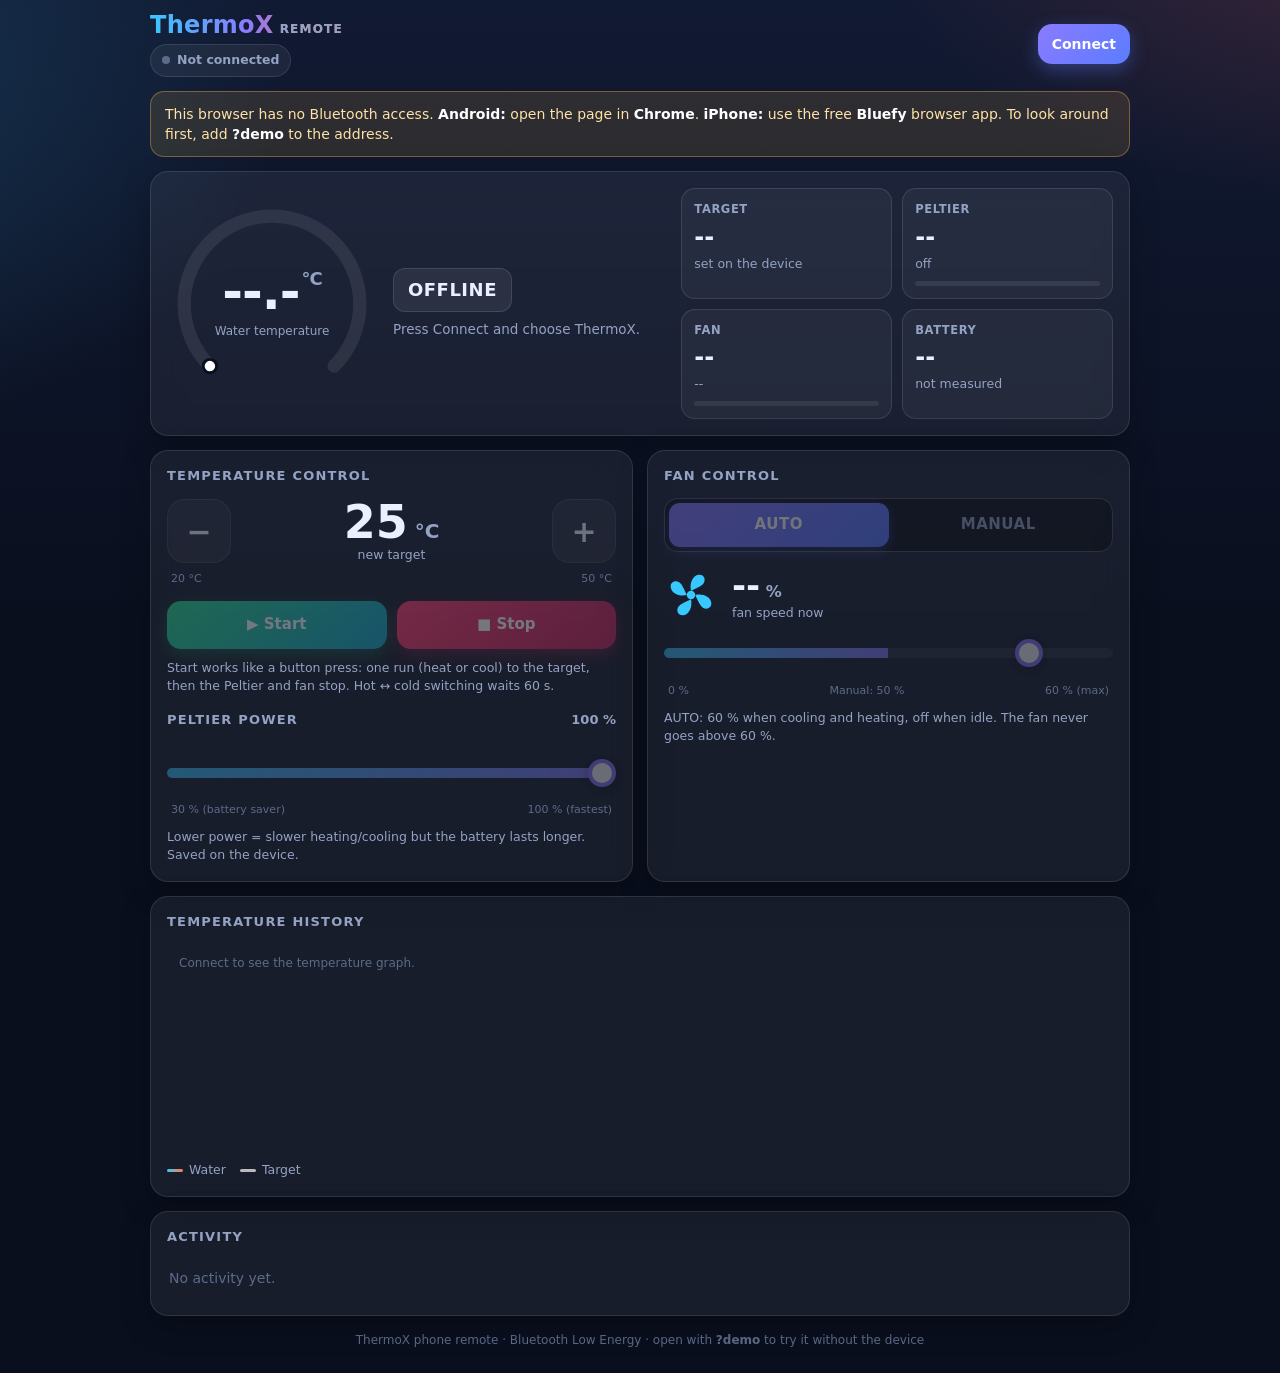
==== commit 8fbe1293: "Phone page: fan limit 60 % and no rpm, to match the firmware - MANUAL fan slider goes to 60 % (FAN_M" ====
--- a/dashboard/phone.html
+++ b/dashboard/phone.html
@@ -242,9 +242,9 @@
         <div class="note" style="margin:2px 0 0" id="fanNowS">fan speed now</div>
       </div>
     </div>
-    <input id="fanSlider" type="range" min="0" max="100" step="5" value="50" aria-label="Manual fan speed" disabled>
-    <div class="range-ticks"><span>0 %</span><span id="fanSetL">Manual: 50 %</span><span>100 %</span></div>
-    <p class="note" id="fanNote">AUTO: 100 % when cooling, 50 % when heating, off when idle.</p>
+    <input id="fanSlider" type="range" min="0" max="60" step="5" value="50" aria-label="Manual fan speed" disabled>
+    <div class="range-ticks"><span>0 %</span><span id="fanSetL">Manual: 50 %</span><span>60 % (max)</span></div>
+    <p class="note" id="fanNote">AUTO: 60 % when cooling and heating, off when idle. The fan never goes above 60 %.</p>
   </section>
 
   <section class="card wide">
@@ -334,7 +334,8 @@
   constructor(onPing, onDrop) {
     this.onPing = onPing; this.onDrop = onDrop; this.connectedFlag = false;
     const d = this.d = { water: 27.6, target: 25, mode: 'IDLE', runDir: 'IDLE', fault: '', reached: false, newRun: false, wait: 0,
-      lastDriven: 'IDLE', lastActive: -1e9, fanCtl: 'auto', fanPct: 50, power: 100, floor: 0, fanDuty: 0, pel: 0, rpm: 0, t0: Date.now() - 95000, ev: [], evTotal: 0 };
+      lastDriven: 'IDLE', lastActive: -1e9, fanCtl: 'auto', fanPct: 50, power: 100, floor: 0, fanDuty: 0, pel: 0, rpm: 0, t0: Date.now() - 95000, ev: [], evTotal: 0,
+      chg: /[?&](charging|full)\b/.test(location.search), chf: /[?&]full\b/.test(location.search) };
     this.ev('Power on');
   }
   up() { return Date.now() - this.d.t0; }
@@ -345,11 +346,11 @@
   disconnect() { clearInterval(this.timer); clearInterval(this.pinger); this.connectedFlag = false; this.onDrop(true); }
   async status() { await sleep(40); const d = this.d;
     return { t: +d.water.toFixed(2), tg: d.target, tmin: 20, tmax: 50, m: d.mode, f: d.fault, r: d.reached ? 1 : 0, w: d.wait, pel: d.pel,
-      fan: d.fanDuty, rpm: d.rpm, fc: d.fanCtl, fp: d.fanPct, fmin: d.floor, bat: -1, bv: null, lb: 0, pw: d.power, up: this.up(), ev: d.evTotal }; }
+      fan: d.fanDuty, rpm: d.rpm, fc: d.fanCtl, fp: d.fanPct, fmin: d.floor, bat: -1, bv: null, lb: 0, chg: d.chg ? 1 : 0, cp: d.chg ? (d.chf ? 100 : 62) : -1, chf: d.chf ? 1 : 0, pw: d.power, up: this.up(), ev: d.evTotal }; }
   async log() { await sleep(40); return { up: this.up(), e: this.d.ev.slice() }; }
   async send(c) { await sleep(60); const d = this.d; let m;
     if ((m = /^T(\d+)$/.exec(c)) && +m[1] >= 20 && +m[1] <= 50) { d.target = +m[1]; d.newRun = true; }
-    else if (c === 'S') { d.newRun = true; this.ev('Phone: start'); }
+    else if (c === 'S') { d.newRun = true; this.ev(d.chg ? 'Charging: unplug first' : 'Phone: start'); }
     else if (c === 'X') { d.runDir = 'IDLE'; d.newRun = false; d.reached = false; this.ev('Phone: stop'); }
     else if (c === 'FA') { d.fanCtl = 'auto'; this.ev('Phone: fan AUTO'); }
     else if ((m = /^FM(\d+)$/.exec(c)) && +m[1] <= 100) { d.fanCtl = 'manual'; d.fanPct = +m[1]; this.ev('Phone: fan ' + m[1] + '%'); }
@@ -358,6 +359,7 @@
     this.tick(0); setTimeout(() => this.onPing(d.evTotal), 50); }
   tick(dt) {
     const d = this.d, now = Date.now(), before = d.mode, wasReached = d.reached, wasWaiting = d.wait > 0;
+    if (d.chg) { d.runDir = 'IDLE'; d.newRun = false; d.reached = false; }   // charging: never runs
     if (d.mode !== 'FAULT') {
       if (d.newRun) { d.newRun = false; d.reached = false;
         d.runDir = d.water < d.target - 0.5 ? 'HEATING' : d.water > d.target + 0.5 ? 'COOLING' : 'IDLE';
@@ -367,16 +369,16 @@
       if (want !== 'IDLE' && d.lastDriven !== 'IDLE' && want !== d.lastDriven && now - d.lastActive < 60000) {
         d.wait = Math.ceil((60000 - (now - d.lastActive)) / 1000); want = 'IDLE'; }
       d.mode = want;
-      d.floor = want === 'COOLING' ? 70 : want === 'HEATING' ? 40 : 0;
-      const auto = want === 'COOLING' ? 100 : want === 'HEATING' ? 50 : 0;
-      d.fanDuty = d.fanCtl === 'auto' ? auto : Math.max(d.fanPct, d.floor);
+      d.floor = want === 'COOLING' ? 50 : want === 'HEATING' ? 30 : 0;   // same as ThermoX.ino
+      const auto = want === 'IDLE' ? 0 : 60;                               // FAN_AUTO_COOL_PCT / FAN_AUTO_HEAT_PCT
+      d.fanDuty = d.fanCtl === 'auto' ? auto : Math.min(Math.max(d.fanPct, d.floor), 60);   // FAN_MAX_PCT
       d.pel = want === 'IDLE' ? 0 : d.power;
       if (want !== 'IDLE') { d.lastActive = now; d.lastDriven = want; }
     }
     const pf = d.power / 100;
     const rate = d.mode === 'HEATING' ? 0.09 * pf : d.mode === 'COOLING' ? -0.06 * pf * (0.6 + d.fanDuty / 250) : (28 - d.water) * 0.004;
     d.water += rate * dt * 4 + (Math.random() - 0.5) * 0.01;
-    d.rpm = d.fanDuty ? Math.round(d.fanDuty * 62 + Math.random() * 60) : 0;
+    d.rpm = 0;                                   // no FG wire: ThermoX.ino has ENABLE_FAN_TACH = false
     if (d.mode !== before && (d.mode === 'HEATING' || d.mode === 'COOLING')) this.ev((d.mode === 'HEATING' ? 'Heating' : 'Cooling') + ' to ' + d.target + ' C');
     if (d.wait > 0 && !wasWaiting) this.ev('Wait ' + d.wait + 's before reversing');
     if (d.reached && !wasReached) this.ev('Reached ' + d.water.toFixed(1) + ' C');
@@ -438,8 +440,10 @@
   $('tmark').setAttribute('cy', 110 + 92 * Math.sin(a));
 
   let label, cls, hint, g = '';
-  if (s.lb && s.m !== 'FAULT') { label = 'LOW BATTERY'; cls = 'bad'; hint = 'Peltier stopped to protect the battery. Charge it; Start works again when the battery recovers.'; }
-  else if (s.m === 'FAULT') { label = 'FAULT' + (s.f ? ': ' + s.f : ''); cls = 'bad'; g = 'fault'; hint = 'Peltier off, fan full. Fix the cause, then turn ThermoX off and on to clear.'; }
+  if (s.chg && s.chf) { label = 'BATTERY FULL'; cls = 'ok'; hint = 'Charging is done. Unplug the charger to use ThermoX.'; }
+  else if (s.chg) { label = 'CHARGING' + (s.cp >= 0 ? ' ' + s.cp + ' %' : ''); cls = 'warn'; hint = 'Charger plugged in. ThermoX cannot be used while charging: unplug the charger to use it.'; }
+  else if (s.lb && s.m !== 'FAULT') { label = 'LOW BATTERY'; cls = 'bad'; hint = 'Peltier stopped to protect the battery. Charge it; Start works again when the battery recovers.'; }
+  else if (s.m === 'FAULT') { label = 'FAULT' + (s.f ? ': ' + s.f : ''); cls = 'bad'; g = 'fault'; hint = 'Peltier off, fan full. Fix the cause, then press Start or a button to try again (a lost sensor clears by itself).'; }
   else if (s.w > 0) { label = 'WAIT ' + s.w + ' s'; cls = 'warn'; hint = 'Resting before switching hot ↔ cold.'; }
   else if (s.m === 'HEATING') { label = 'HEATING'; cls = 'heat'; g = 'heat'; hint = 'Heating to ' + s.tg + ' °C at ' + (s.pw || 100) + ' % power.'; }
   else if (s.m === 'COOLING') { label = 'COOLING'; cls = 'cool'; g = 'cool'; hint = 'Cooling to ' + s.tg + ' °C at ' + (s.pw || 100) + ' % power.'; }
@@ -450,9 +454,11 @@
 
   $('tTarget').textContent = s.tg + ' °C'; $('nowTarget').textContent = 'device: ' + s.tg + ' °C';
   $('tPel').textContent = s.pel + '%'; $('tPelS').textContent = s.pel ? (s.m === 'HEATING' ? 'heating' : 'cooling') : 'off'; $('bPel').style.width = s.pel + '%';
-  $('tFan').textContent = s.fan + '%'; $('tFanS').textContent = (s.fc === 'manual' ? 'MANUAL' : 'AUTO') + ' · ' + s.rpm + ' rpm'; $('bFan').style.width = s.fan + '%';
+  $('tFan').textContent = s.fan + '%'; $('tFanS').textContent = (s.fc === 'manual' ? 'MANUAL' : 'AUTO') + (s.rpm ? ' · ' + s.rpm + ' rpm' : ''); $('bFan').style.width = s.fan + '%';
   if (s.bat >= 0) { $('tBat').textContent = s.bat + '%'; $('tBatS').textContent = s.bv === null ? '' : s.bv.toFixed(2) + ' V'; }
   else { $('tBat').textContent = '—'; $('tBatS').textContent = 'not measured'; }
+  if (s.chg) { $('tBat').textContent = '⚡' + (s.cp >= 0 ? ' ' + s.cp + '%' : ''); $('tBatS').textContent = s.chf ? 'full: unplug' : 'charging'; }
+  $('startBtn').disabled = !link || !link.connected || !!s.chg;
   $('tminL').textContent = s.tmin + ' °C'; $('tmaxL').textContent = s.tmax + ' °C';
 
   if (pending === null || !pendingEdited) pending = s.tg;
@@ -466,13 +472,13 @@
     if (!pwBusy) { $('pwSlider').value = s.pw; paintPw(); }
     $('pwSlider').disabled = !link || !link.connected;
   }
-  $('fanNow').textContent = s.fan; $('fanNowS').textContent = s.rpm + ' rpm' + (s.m === 'FAULT' ? ' (fault: full speed)' : '');
+  $('fanNow').textContent = s.fan; $('fanNowS').textContent = (s.rpm ? s.rpm + ' rpm' : 'fan speed setting') + (s.m === 'FAULT' ? ' (fault: 60 %)' : '');
   $('fanRpmH').textContent = s.rpm ? s.rpm + ' rpm' : '';
   const icon = $('fanIcon'); icon.classList.toggle('go', s.fan > 0); icon.style.setProperty('--spd', (1.6 - s.fan / 80).toFixed(2) + 's');
   let note;
-  if (s.fc === 'auto') note = 'AUTO: 100 % when cooling, 50 % when heating, off when idle.';
+  if (s.fc === 'auto') note = 'AUTO: 60 % when cooling and heating, off when idle. The fan never goes above 60 %.';
   else if ((s.m === 'HEATING' || s.m === 'COOLING') && s.fp < s.fmin) note = 'Running at the safety minimum of ' + s.fmin + ' % while the Peltier is ' + s.m.toLowerCase() + '.';
-  else note = 'MANUAL: the fan runs at this speed, also when idle. While the Peltier runs it never goes below 70 % (cooling) or 40 % (heating).';
+  else note = 'MANUAL: the fan runs at this speed, also when idle. While the Peltier runs it stays between 50 % (cooling) or 30 % (heating) and the 60 % limit.';
   $('fanNote').textContent = note;
 
   samples.push({ t: Date.now(), temp, target: s.tg });
@@ -601,6 +607,7 @@
 $('minus').addEventListener('click', () => { if (!st) return; pending = Math.max(st.tmin, pending - 1); pendingEdited = true; showPending(); });
 $('plus').addEventListener('click', () => { if (!st) return; pending = Math.min(st.tmax, pending + 1); pendingEdited = true; showPending(); });
 $('startBtn').addEventListener('click', async () => {
+  if (st && st.chg) { toast('Charging: unplug the charger to use ThermoX'); return; }
   if (await send('T' + pending, 'Start: run to ' + pending + ' °C')) { pendingEdited = false; }
 });
 $('stopBtn').addEventListener('click', () => send('X', 'Stop: Peltier off'));
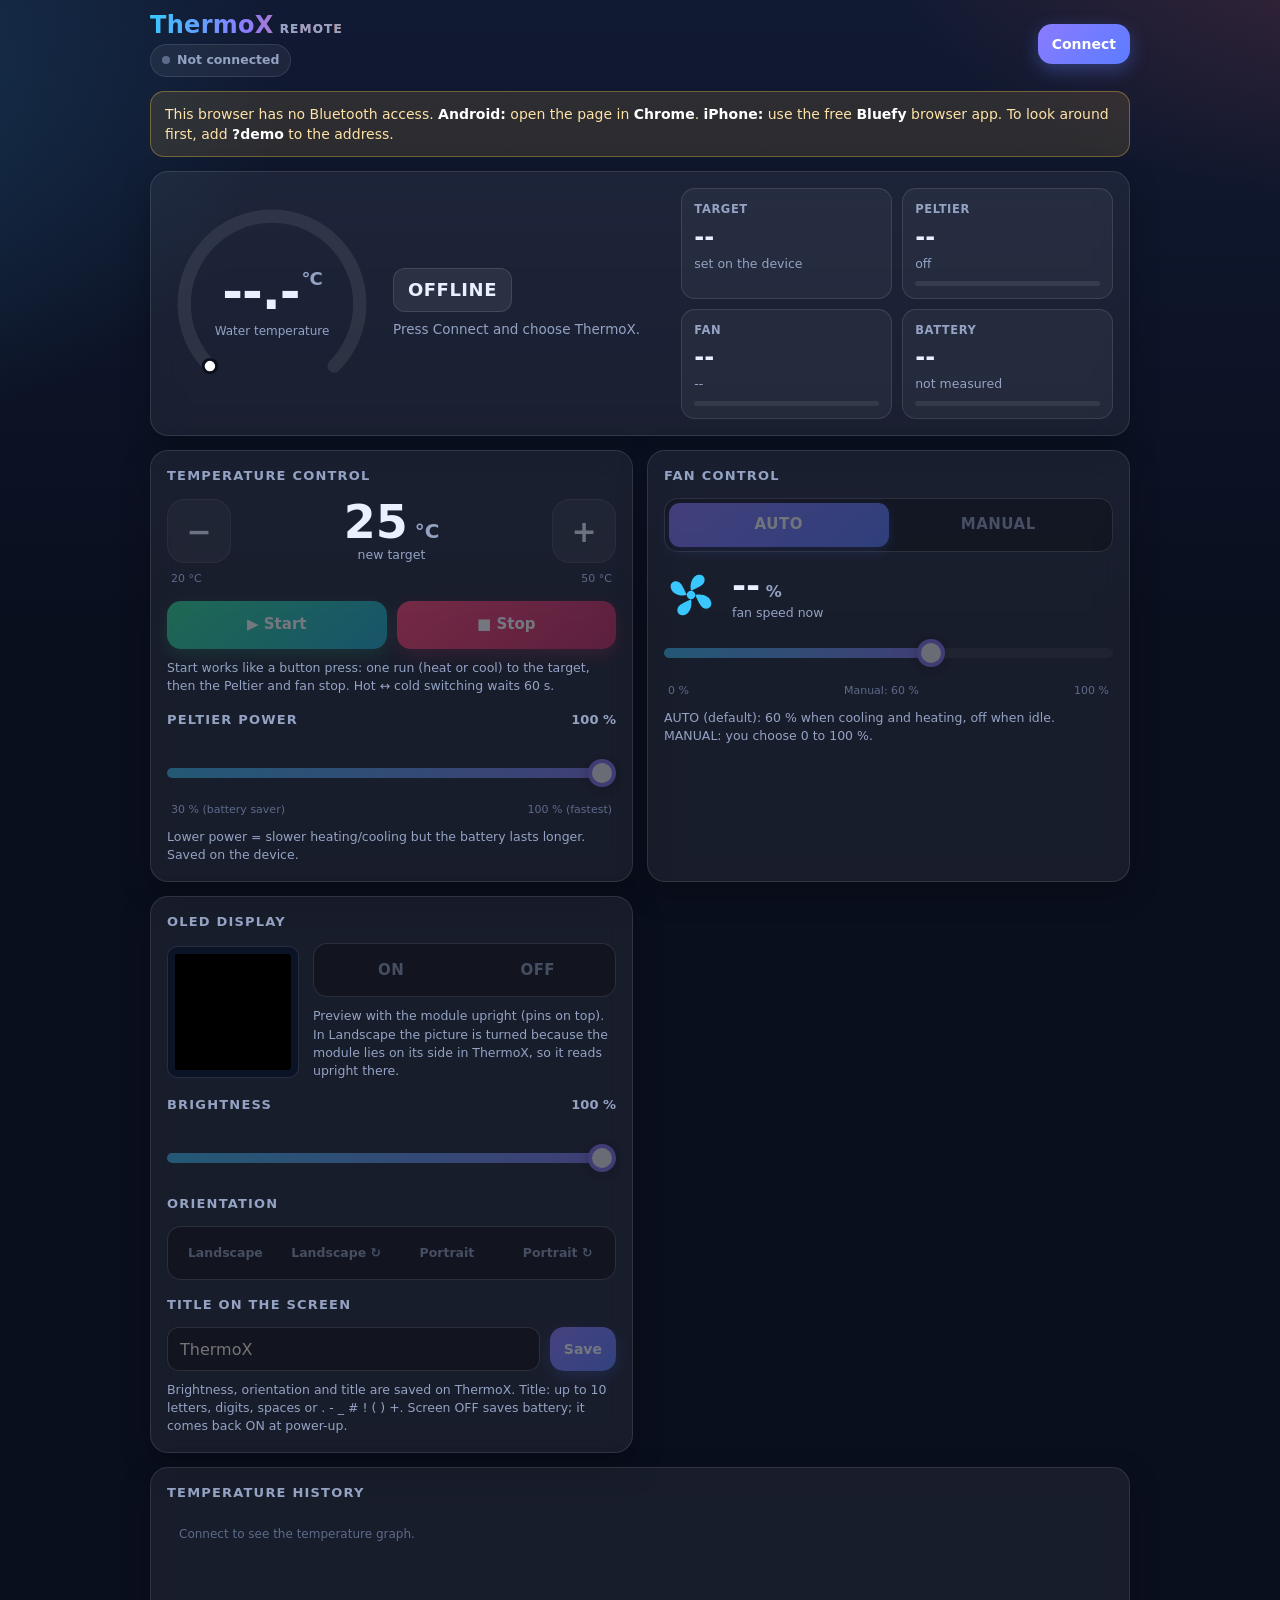
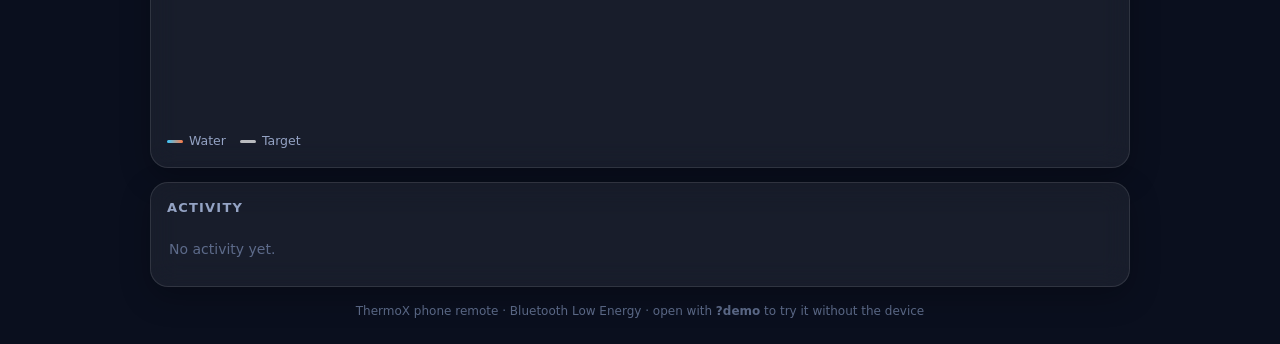
==== commit e4e96efb: "Phone: OLED settings and battery bar; fan AUTO 60 % / MANUAL up to 100 % ThermoX.ino: - Fan: AUTO 60" ====
--- a/dashboard/phone.html
+++ b/dashboard/phone.html
@@ -100,6 +100,19 @@
 .bar { height: 5px; border-radius: 5px; background: rgba(255,255,255,.08); margin-top: 8px; overflow: hidden; }
 .bar i { display: block; height: 100%; width: 0; border-radius: 5px; background: linear-gradient(90deg, var(--cold), var(--accent)); transition: width .6s; }
 .bar.hot i { background: linear-gradient(90deg, var(--hot), var(--hot2)); }
+.bar.bat i { background: var(--ok); }
+.bar.bat.mid i { background: var(--warn); } .bar.bat.low i { background: var(--bad); }
+.seg.four { grid-template-columns: repeat(2, minmax(0, 1fr)); gap: 4px; }
+@media (min-width: 460px) { .seg.four { grid-template-columns: repeat(4, minmax(0, 1fr)); } }
+.seg.four button { font-size: 12.5px; letter-spacing: 0; padding: 0 4px; }
+.titlerow { display: grid; grid-template-columns: minmax(0, 1fr) auto; gap: 10px; margin-top: 4px; }
+.titlerow input { min-height: 44px; border-radius: 12px; border: 1px solid var(--card-line); background: rgba(0,0,0,.25);
+  color: var(--text); font: inherit; font-size: 16px; padding: 0 12px; min-width: 0; }
+.titlerow input:focus-visible { outline: 2px solid var(--accent); outline-offset: 1px; }
+.oledrow { display: grid; grid-template-columns: 132px minmax(0, 1fr); gap: 14px; align-items: center; }
+@media (max-width: 360px) { .oledrow { grid-template-columns: 1fr; justify-items: center; } }
+.oledbox { width: 132px; height: 132px; border-radius: 10px; background: #0b1426; border: 1px solid var(--card-line); display: grid; place-items: center; }
+#oledPrev { display: block; width: 116px; height: 116px; image-rendering: pixelated; background: #000; border-radius: 3px; }
 .spin { display: inline-block; }
 .spin.go { animation: rot var(--spd, 1s) linear infinite; }
 @keyframes rot { to { transform: rotate(360deg); } }
@@ -133,7 +146,7 @@
 
 /* chart */
 .chartbox { position: relative; height: 210px; }
-canvas { position: absolute; inset: 0; width: 100%; height: 100%; }
+.chartbox canvas { position: absolute; inset: 0; width: 100%; height: 100%; }
 .legend { display: flex; gap: 14px; font-size: 12.5px; color: var(--muted); margin-top: 8px; flex-wrap: wrap; }
 .legend i { display: inline-block; width: 16px; height: 3px; border-radius: 2px; vertical-align: middle; margin-right: 6px; }
 
@@ -198,7 +211,7 @@
       <div class="tile"><div class="k">Target</div><div class="v num" id="tTarget">--</div><div class="s" id="tTargetS">set on the device</div></div>
       <div class="tile"><div class="k">Peltier</div><div class="v num" id="tPel">--</div><div class="s" id="tPelS">off</div><div class="bar hot"><i id="bPel"></i></div></div>
       <div class="tile"><div class="k">Fan</div><div class="v num" id="tFan">--</div><div class="s" id="tFanS">--</div><div class="bar"><i id="bFan"></i></div></div>
-      <div class="tile"><div class="k">Battery</div><div class="v num" id="tBat">--</div><div class="s" id="tBatS">not measured</div></div>
+      <div class="tile"><div class="k">Battery</div><div class="v num" id="tBat">--</div><div class="s" id="tBatS">not measured</div><div class="bar bat" id="batBar"><i id="bBat"></i></div></div>
     </div>
   </section>
 
@@ -242,9 +255,38 @@
         <div class="note" style="margin:2px 0 0" id="fanNowS">fan speed now</div>
       </div>
     </div>
-    <input id="fanSlider" type="range" min="0" max="60" step="5" value="50" aria-label="Manual fan speed" disabled>
-    <div class="range-ticks"><span>0 %</span><span id="fanSetL">Manual: 50 %</span><span>60 % (max)</span></div>
-    <p class="note" id="fanNote">AUTO: 60 % when cooling and heating, off when idle. The fan never goes above 60 %.</p>
+    <input id="fanSlider" type="range" min="0" max="100" step="5" value="60" aria-label="Manual fan speed" disabled>
+    <div class="range-ticks"><span>0 %</span><span id="fanSetL">Manual: 60 %</span><span>100 %</span></div>
+    <p class="note" id="fanNote">AUTO (default): 60 % when cooling and heating, off when idle. MANUAL: you choose 0 to 100 %.</p>
+  </section>
+
+  <section class="card">
+    <h2>OLED display <span class="right" id="oledState"></span></h2>
+    <div class="oledrow">
+      <div class="oledbox"><canvas id="oledPrev" width="128" height="128" aria-label="OLED preview"></canvas></div>
+      <div>
+        <div class="seg" role="group" aria-label="Screen on or off">
+          <button id="oOn" disabled>ON</button>
+          <button id="oOff" disabled>OFF</button>
+        </div>
+        <p class="note">Preview with the module upright (pins on top). In Landscape the picture is turned because the module lies on its side in ThermoX, so it reads upright there.</p>
+      </div>
+    </div>
+    <h2 style="margin-top:16px">Brightness <span class="right num" id="obL">--</span></h2>
+    <input id="obSlider" type="range" min="0" max="100" step="5" value="100" aria-label="OLED brightness" disabled>
+    <h2 style="margin-top:14px">Orientation</h2>
+    <div class="seg four" role="group" aria-label="OLED orientation">
+      <button data-r="1" disabled>Landscape</button>
+      <button data-r="3" disabled>Landscape &#8635;</button>
+      <button data-r="0" disabled>Portrait</button>
+      <button data-r="2" disabled>Portrait &#8635;</button>
+    </div>
+    <h2 style="margin-top:16px">Title on the screen</h2>
+    <div class="titlerow">
+      <input id="otInput" type="text" maxlength="10" autocomplete="off" spellcheck="false" placeholder="ThermoX" aria-label="OLED title" disabled>
+      <button id="otSave" class="btn small" disabled>Save</button>
+    </div>
+    <p class="note">Brightness, orientation and title are saved on ThermoX. Title: up to 10 letters, digits, spaces or . - _ # ! ( ) +. Screen OFF saves battery; it comes back ON at power-up.</p>
   </section>
 
   <section class="card wide">
@@ -267,7 +309,7 @@
 // ---- Protocol (must match ThermoX.ino) ----
 const SVC = '7a3c0000-63b5-4559-b515-2c37cc077186';
 const CH_STATUS = '7a3c0001-63b5-4559-b515-2c37cc077186';   // read: JSON status
-const CH_CMD    = '7a3c0002-63b5-4559-b515-2c37cc077186';   // write: T<n>, S, X, FA, FM<n>
+const CH_CMD    = '7a3c0002-63b5-4559-b515-2c37cc077186';   // write: T<n>, S, X, FA, FM<n>, P<n>, OB<n>, OR<n>, OS<0|1>, OT<text>
 const CH_NOTIFY = '7a3c0003-63b5-4559-b515-2c37cc077186';   // notify: u16 counter, u16 event count
 const CH_LOG    = '7a3c0004-63b5-4559-b515-2c37cc077186';   // read: JSON event log
 const enc = new TextEncoder(), dec = new TextDecoder();
@@ -334,7 +376,8 @@
   constructor(onPing, onDrop) {
     this.onPing = onPing; this.onDrop = onDrop; this.connectedFlag = false;
     const d = this.d = { water: 27.6, target: 25, mode: 'IDLE', runDir: 'IDLE', fault: '', reached: false, newRun: false, wait: 0,
-      lastDriven: 'IDLE', lastActive: -1e9, fanCtl: 'auto', fanPct: 50, power: 100, floor: 0, fanDuty: 0, pel: 0, rpm: 0, t0: Date.now() - 95000, ev: [], evTotal: 0,
+      lastDriven: 'IDLE', lastActive: -1e9, fanCtl: 'auto', fanPct: 60, power: 100, floor: 0, fanDuty: 0, pel: 0, rpm: 0, t0: Date.now() - 95000, ev: [], evTotal: 0,
+      bv: 11.72, ob: 100, or: 1, os: 1, ot: 'ThermoX',
       chg: /[?&](charging|full)\b/.test(location.search), chf: /[?&]full\b/.test(location.search) };
     this.ev('Power on');
   }
@@ -346,7 +389,8 @@
   disconnect() { clearInterval(this.timer); clearInterval(this.pinger); this.connectedFlag = false; this.onDrop(true); }
   async status() { await sleep(40); const d = this.d;
     return { t: +d.water.toFixed(2), tg: d.target, tmin: 20, tmax: 50, m: d.mode, f: d.fault, r: d.reached ? 1 : 0, w: d.wait, pel: d.pel,
-      fan: d.fanDuty, rpm: d.rpm, fc: d.fanCtl, fp: d.fanPct, fmin: d.floor, bat: -1, bv: null, lb: 0, chg: d.chg ? 1 : 0, cp: d.chg ? (d.chf ? 100 : 62) : -1, chf: d.chf ? 1 : 0, pw: d.power, up: this.up(), ev: d.evTotal }; }
+      fan: d.fanDuty, rpm: d.rpm, fc: d.fanCtl, fp: d.fanPct, fmin: d.floor, bat: battPct(d.bv), bv: +d.bv.toFixed(2), lb: d.bv / 3 < 3.3 ? 1 : 0, chg: d.chg ? 1 : 0, cp: d.chg ? (d.chf ? 100 : 62) : -1, chf: d.chf ? 1 : 0, pw: d.power, up: this.up(), ev: d.evTotal,
+      fmax: 100, fauto: 60, ob: d.ob, or: d.or, os: d.os, ot: d.ot }; }
   async log() { await sleep(40); return { up: this.up(), e: this.d.ev.slice() }; }
   async send(c) { await sleep(60); const d = this.d; let m;
     if ((m = /^T(\d+)$/.exec(c)) && +m[1] >= 20 && +m[1] <= 50) { d.target = +m[1]; d.newRun = true; }
@@ -355,6 +399,10 @@
     else if (c === 'FA') { d.fanCtl = 'auto'; this.ev('Phone: fan AUTO'); }
     else if ((m = /^FM(\d+)$/.exec(c)) && +m[1] <= 100) { d.fanCtl = 'manual'; d.fanPct = +m[1]; this.ev('Phone: fan ' + m[1] + '%'); }
     else if ((m = /^P(\d+)$/.exec(c)) && +m[1] >= 30 && +m[1] <= 100) { d.power = +m[1]; this.ev('Phone: power ' + m[1] + '%'); }
+    else if ((m = /^OB(\d+)$/.exec(c)) && +m[1] <= 100) { d.ob = +m[1]; this.ev('Phone: OLED ' + m[1] + '%'); }
+    else if ((m = /^OR([0-3])$/.exec(c))) { d.or = +m[1]; this.ev('Phone: OLED turned (' + m[1] + ')'); }
+    else if ((m = /^OS([01])$/.exec(c))) { d.os = +m[1]; this.ev(d.os ? 'Phone: OLED on' : 'Phone: OLED off'); }
+    else if ((m = /^OT(.+)$/.exec(c)) && TITLE_RE.test(m[1])) { d.ot = m[1]; this.ev('Phone: OLED title'); }
     else this.ev('Phone: bad command');
     this.tick(0); setTimeout(() => this.onPing(d.evTotal), 50); }
   tick(dt) {
@@ -371,7 +419,7 @@
       d.mode = want;
       d.floor = want === 'COOLING' ? 50 : want === 'HEATING' ? 30 : 0;   // same as ThermoX.ino
       const auto = want === 'IDLE' ? 0 : 60;                               // FAN_AUTO_COOL_PCT / FAN_AUTO_HEAT_PCT
-      d.fanDuty = d.fanCtl === 'auto' ? auto : Math.min(Math.max(d.fanPct, d.floor), 60);   // FAN_MAX_PCT
+      d.fanDuty = d.fanCtl === 'auto' ? auto : Math.min(Math.max(d.fanPct, d.floor), 100);   // FAN_MAX_PCT
       d.pel = want === 'IDLE' ? 0 : d.power;
       if (want !== 'IDLE') { d.lastActive = now; d.lastDriven = want; }
     }
@@ -379,16 +427,22 @@
     const rate = d.mode === 'HEATING' ? 0.09 * pf : d.mode === 'COOLING' ? -0.06 * pf * (0.6 + d.fanDuty / 250) : (28 - d.water) * 0.004;
     d.water += rate * dt * 4 + (Math.random() - 0.5) * 0.01;
     d.rpm = 0;                                   // no FG wire: ThermoX.ino has ENABLE_FAN_TACH = false
+    if (d.chg) d.bv = Math.min(12.12, d.bv + 0.004 * dt);                 // charging through D2
+    else d.bv = Math.max(9.4, d.bv - (0.0015 * d.pel / 100 + 0.0004 * d.fanDuty / 100 + 0.00005) * dt);
     if (d.mode !== before && (d.mode === 'HEATING' || d.mode === 'COOLING')) this.ev((d.mode === 'HEATING' ? 'Heating' : 'Cooling') + ' to ' + d.target + ' C');
     if (d.wait > 0 && !wasWaiting) this.ev('Wait ' + d.wait + 's before reversing');
     if (d.reached && !wasReached) this.ev('Reached ' + d.water.toFixed(1) + ' C');
   }
 }
 
+// Battery % as ThermoX.ino works it out: 3 cells, 3.30 V empty, 4.15 V full per cell.
+function battPct(v) { return v < 6 ? -1 : Math.max(0, Math.min(100, Math.floor((v / 3 - 3.3) * 100 / (4.15 - 3.3)))); }
+const TITLE_RE = /^[A-Za-z0-9 .\-_#!()+]{1,10}$/;   // same rule as titleOk() in ThermoX.ino
+
 // ---- App ----
 const demo = new URLSearchParams(location.search).has('demo');
 let link = null, st = null, lastEv = -1, statusBusy = false, logBusy = false, lastStatusAt = 0, devName = 'ThermoX';
-let pending = null, pendingEdited = false, sliderBusy = false, reconnecting = false, wantOnline = false;
+let pending = null, pendingEdited = false, sliderBusy = false, reconnecting = false, wantOnline = false, obBusy = false, titleEdited = false;
 const samples = [];               // {t, temp, target} for the graph
 const events = new Map();         // key -> {time, text, src, cls}
 
@@ -400,7 +454,8 @@
 }
 function setPill(text, cls) { $('pill').className = 'pill' + (cls ? ' ' + cls : ''); $('pillTxt').textContent = text; }
 function setControls(on) {
-  ['minus', 'plus', 'startBtn', 'stopBtn', 'fanAuto', 'fanMan', 'pwSlider'].forEach(id => $(id).disabled = !on);
+  ['minus', 'plus', 'startBtn', 'stopBtn', 'fanAuto', 'fanMan', 'pwSlider', 'oOn', 'oOff', 'obSlider', 'otInput', 'otSave'].forEach(id => $(id).disabled = !on);
+  document.querySelectorAll('[data-r]').forEach(b => b.disabled = !on);
   $('fanSlider').disabled = !on || !st || st.fc !== 'manual';
 }
 function addEvent(time, text, src, key) {
@@ -455,8 +510,11 @@
   $('tTarget').textContent = s.tg + ' °C'; $('nowTarget').textContent = 'device: ' + s.tg + ' °C';
   $('tPel').textContent = s.pel + '%'; $('tPelS').textContent = s.pel ? (s.m === 'HEATING' ? 'heating' : 'cooling') : 'off'; $('bPel').style.width = s.pel + '%';
   $('tFan').textContent = s.fan + '%'; $('tFanS').textContent = (s.fc === 'manual' ? 'MANUAL' : 'AUTO') + (s.rpm ? ' · ' + s.rpm + ' rpm' : ''); $('bFan').style.width = s.fan + '%';
-  if (s.bat >= 0) { $('tBat').textContent = s.bat + '%'; $('tBatS').textContent = s.bv === null ? '' : s.bv.toFixed(2) + ' V'; }
+  const bp = s.chg ? s.cp : s.bat;
+  if (s.bat >= 0) { $('tBat').textContent = s.bat + '%'; $('tBatS').textContent = (s.bv === null ? '' : s.bv.toFixed(2) + ' V') + (s.lb ? ' · LOW' : ''); }
   else { $('tBat').textContent = '—'; $('tBatS').textContent = 'not measured'; }
+  $('bBat').style.width = (bp >= 0 ? bp : 0) + '%';
+  $('batBar').className = 'bar bat' + (bp >= 0 && bp < 20 ? ' low' : bp >= 0 && bp < 50 ? ' mid' : '');
   if (s.chg) { $('tBat').textContent = '⚡' + (s.cp >= 0 ? ' ' + s.cp + '%' : ''); $('tBatS').textContent = s.chf ? 'full: unplug' : 'charging'; }
   $('startBtn').disabled = !link || !link.connected || !!s.chg;
   $('tminL').textContent = s.tmin + ' °C'; $('tmaxL').textContent = s.tmax + ' °C';
@@ -472,13 +530,15 @@
     if (!pwBusy) { $('pwSlider').value = s.pw; paintPw(); }
     $('pwSlider').disabled = !link || !link.connected;
   }
-  $('fanNow').textContent = s.fan; $('fanNowS').textContent = (s.rpm ? s.rpm + ' rpm' : 'fan speed setting') + (s.m === 'FAULT' ? ' (fault: 60 %)' : '');
+  $('fanNow').textContent = s.fan; $('fanNowS').textContent = (s.rpm ? s.rpm + ' rpm' : 'fan speed setting') + (s.m === 'FAULT' ? ' (fault)' : '');
   $('fanRpmH').textContent = s.rpm ? s.rpm + ' rpm' : '';
   const icon = $('fanIcon'); icon.classList.toggle('go', s.fan > 0); icon.style.setProperty('--spd', (1.6 - s.fan / 80).toFixed(2) + 's');
   let note;
-  if (s.fc === 'auto') note = 'AUTO: 60 % when cooling and heating, off when idle. The fan never goes above 60 %.';
+  if (s.fc === 'auto') note = 'AUTO (default): ' + (s.fauto || 60) + ' % when cooling and heating, off when idle. MANUAL: you choose 0 to ' + (s.fmax || 100) + ' %.';
   else if ((s.m === 'HEATING' || s.m === 'COOLING') && s.fp < s.fmin) note = 'Running at the safety minimum of ' + s.fmin + ' % while the Peltier is ' + s.m.toLowerCase() + '.';
-  else note = 'MANUAL: the fan runs at this speed, also when idle. While the Peltier runs it stays between 50 % (cooling) or 30 % (heating) and the 60 % limit.';
+  else note = 'MANUAL: the fan runs at this speed, also when idle. While the Peltier runs it never goes below 50 % (cooling) or 30 % (heating).';
+  if (s.fmax) $('fanSlider').max = s.fmax;
+  renderOled(s);
   $('fanNote').textContent = note;
 
   samples.push({ t: Date.now(), temp, target: s.tg });
@@ -494,8 +554,47 @@
 let pwBusy = false;
 function paintPw() { const v = +$('pwSlider').value; $('pwSlider').style.setProperty('--p', (v - 30) / 70 * 100 + '%'); $('pwL').textContent = v + ' %'; }
 function paintSlider() {
-  const v = +$('fanSlider').value;
-  $('fanSlider').style.setProperty('--p', v + '%'); $('fanSetL').textContent = 'Manual: ' + v + ' %';
+  const v = +$('fanSlider').value, mx = +$('fanSlider').max || 100;
+  $('fanSlider').style.setProperty('--p', v / mx * 100 + '%'); $('fanSetL').textContent = 'Manual: ' + v + ' %';
+}
+function paintOb() { const v = +$('obSlider').value; $('obSlider').style.setProperty('--p', v + '%'); $('obL').textContent = v + ' %'; }
+function renderOled(s) {
+  if (typeof s.ob !== 'number') { $('oledState').textContent = 'needs the new firmware'; return; }
+  $('oOn').classList.toggle('sel', !!s.os); $('oOff').classList.toggle('sel', !s.os);
+  $('oledState').textContent = s.os ? 'on' : 'off';
+  if (!obBusy) { $('obSlider').value = s.ob; paintOb(); }
+  document.querySelectorAll('[data-r]').forEach(b => b.classList.toggle('sel', +b.dataset.r === s.or));
+  if (!titleEdited && document.activeElement !== $('otInput')) $('otInput').value = s.ot;
+  drawOledPreview(s);
+}
+// Same layout as drawUI() in ThermoX.ino, 128 x 128, turned like OLED_ROT (0-3 = 0, 90, 180, 270 degrees).
+function drawOledPreview(s) {
+  const c = $('oledPrev'), x = c.getContext('2d');
+  x.setTransform(1, 0, 0, 1, 0, 0); x.fillStyle = '#000'; x.fillRect(0, 0, 128, 128);
+  if (!s.os) return;
+  x.translate(64, 64); x.rotate((s.or & 3) * Math.PI / 2); x.translate(-64, -64);
+  const a = 0.35 + 0.65 * s.ob / 100;
+  x.fillStyle = 'rgba(196,235,255,' + a + ')'; x.strokeStyle = x.fillStyle; x.textBaseline = 'alphabetic';
+  const t = (str, px, py, size, w) => { x.font = (w || 400) + ' ' + size + 'px ui-monospace, Menlo, Consolas, monospace'; x.fillText(str, px, py); };
+  t(s.ot || 'ThermoX', 2, 12, 11, 600);
+  if (s.chg) {
+    if (typeof s.t === 'number') t(s.t.toFixed(1) + 'C', 92, 12, 11, 600);
+    x.fillRect(0, 17, 128, 1); x.lineWidth = 1; x.strokeRect(24.5, 26.5, 73, 29); x.fillRect(98, 34, 5, 14);
+    const on = s.chf ? 4 : Math.min(Math.floor(Math.max(s.cp, 0) / 25), 3);
+    for (let i = 0; i < on; i++) x.fillRect(28 + i * 17, 30, 15, 22);
+    const m = s.chf ? 'FULL 100%' : 'CHARGING' + (s.cp >= 0 ? ' ' + s.cp + '%' : '');
+    t(m, 64 - m.length * 4.5, 76, 14, 600); t('Do not use while', 4, 96, 10); t('charging.', 4, 108, 10);
+    return;
+  }
+  if (s.bat >= 0) { const b = s.bat + '%'; t(b, 97 - b.length * 6.6, 12, 11, 600); }
+  x.lineWidth = 1; x.strokeRect(100.5, 3.5, 21, 9); x.fillRect(122, 6, 2, 4);
+  if (s.bat >= 0) x.fillRect(102, 5, Math.round(18 * s.bat / 100), 6);
+  x.fillRect(0, 17, 128, 1);
+  t(typeof s.t === 'number' ? s.t.toFixed(1) : '--.-', 8, 62, 34, 600); t('C', 100, 62, 14, 600);
+  t('Set: ' + s.tg + ' C', 8, 84, 14, 600);
+  const st = s.m === 'FAULT' ? (s.f || 'FAULT') : s.lb ? 'LOW BATT' : s.w ? 'WAIT ' + s.w + 's' : s.m === 'IDLE' ? (s.r ? 'REACHED' : 'READY') : s.m;
+  t(st, 8, 102, 14, 600);
+  t(s.rpm ? 'Fan ' + s.rpm + ' rpm' : 'Fan ' + s.fan + '%', 2, 124, 10); t(s.pel + '%', 98, 124, 10);
 }
 
 function drawChart() {
@@ -623,10 +722,26 @@
   const v = $('fanSlider').value;
   await send('FM' + v, 'Fan: MANUAL ' + v + ' %'); sliderBusy = false;
 });
+$('oOn').addEventListener('click', () => send('OS1', 'OLED: on'));
+$('oOff').addEventListener('click', () => send('OS0', 'OLED: off'));
+$('obSlider').addEventListener('input', () => { obBusy = true; paintOb(); });
+$('obSlider').addEventListener('change', async () => {
+  const v = $('obSlider').value;
+  await send('OB' + v, 'OLED brightness: ' + v + ' %'); obBusy = false;
+});
+document.querySelectorAll('[data-r]').forEach(b => b.addEventListener('click', () => send('OR' + b.dataset.r, 'OLED: ' + b.textContent.trim())));
+$('otInput').addEventListener('input', () => { titleEdited = true; });
+async function saveTitle() {
+  const v = $('otInput').value.trim();
+  if (!TITLE_RE.test(v)) { toast('Title: 1 to 10 letters, digits, spaces or . - _ # ! ( ) +', 'err'); return; }
+  if (await send('OT' + v, 'OLED title: ' + v)) titleEdited = false;
+}
+$('otSave').addEventListener('click', saveTitle);
+$('otInput').addEventListener('keydown', e => { if (e.key === 'Enter') { e.preventDefault(); saveTitle(); } });
 // If notifications stop arriving, read the status anyway.
 setInterval(() => { if (link && link.connected && Date.now() - lastStatusAt > 2500) refreshStatus(); }, 1000);
 window.addEventListener('resize', drawChart);
-paintSlider(); paintPw(); renderLog(); drawChart();
+paintSlider(); paintPw(); paintOb(); renderLog(); drawChart();
 if (demo) { offline(); showBanner('<b>Demo mode:</b> a simulated ThermoX, no Bluetooth needed. Press Connect.'); }
 else if (!window.isSecureContext || !navigator.bluetooth) bleReady();
 </script>
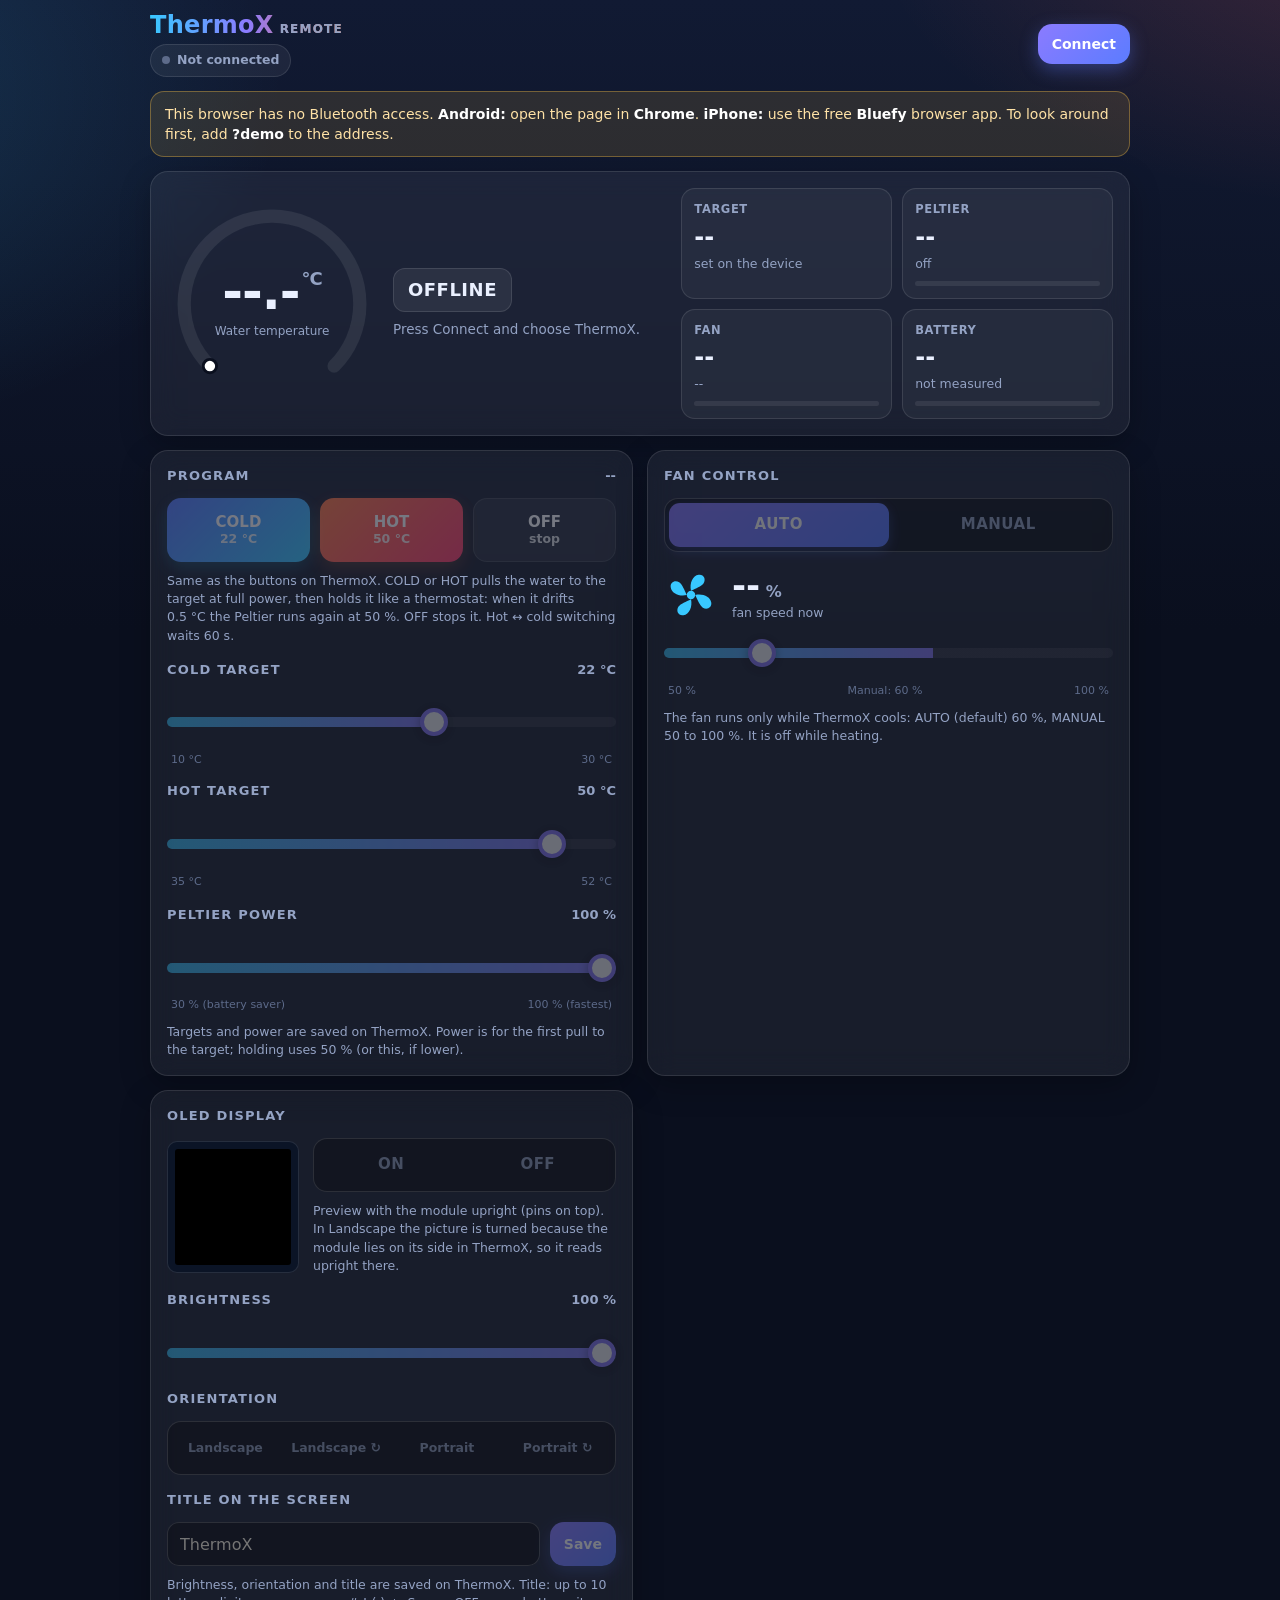
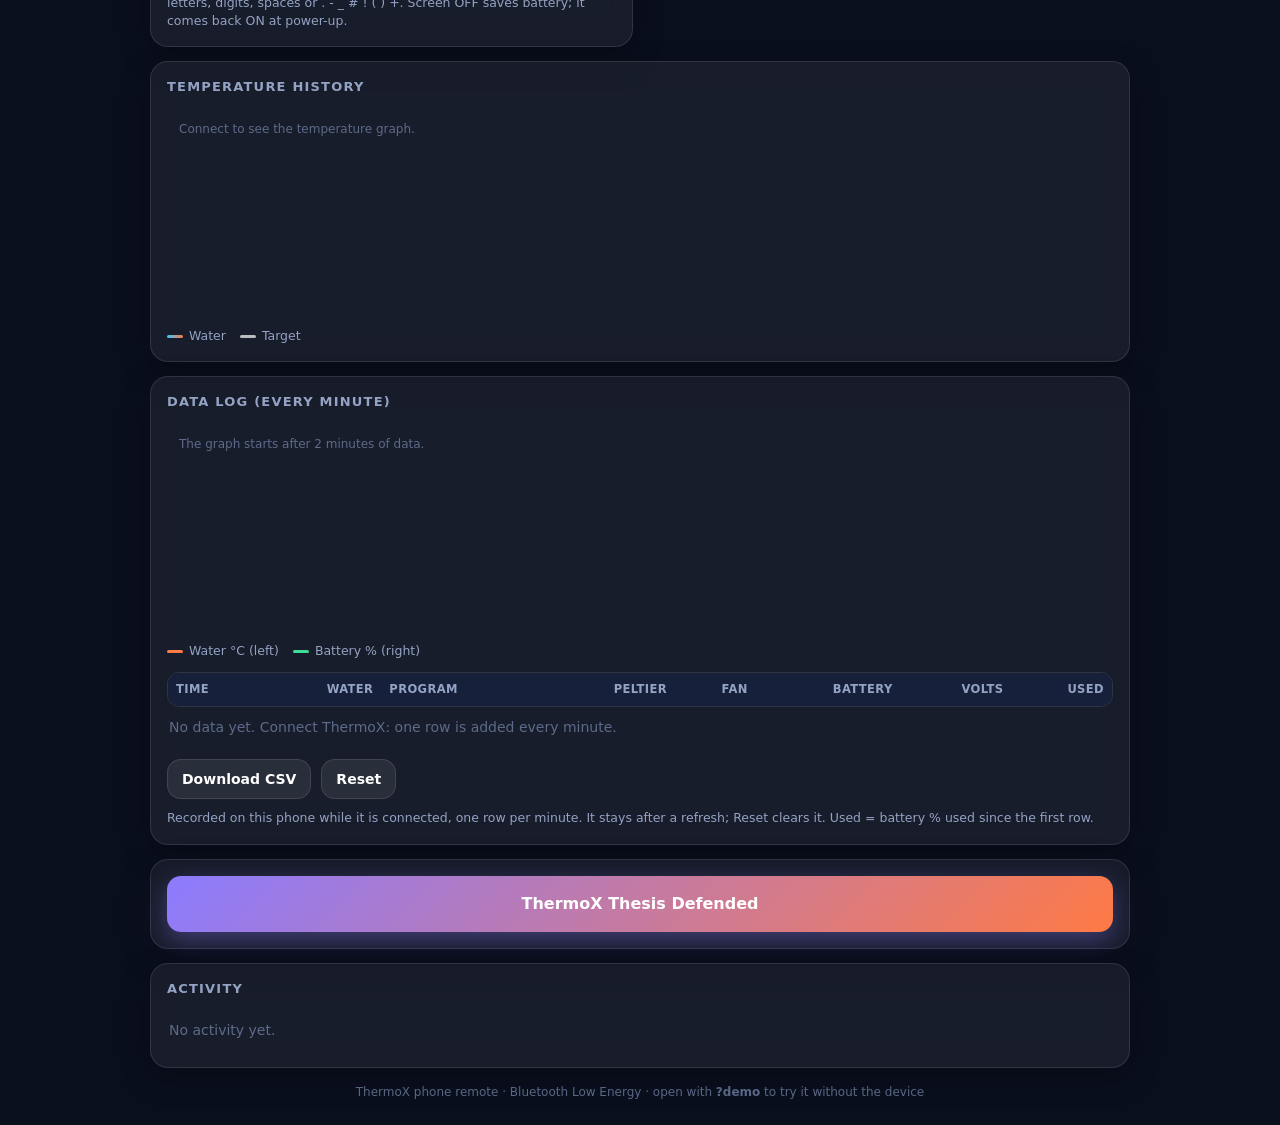
==== commit 85a7c5aa: "COLD/HOT thermostat buttons, per-minute data log, Thesis Defended animation ThermoX.ino: - Button 1 " ====
--- a/dashboard/phone.html
+++ b/dashboard/phone.html
@@ -169,6 +169,33 @@
 @keyframes tin { from { opacity: 0; transform: translateY(10px); } }
 footer { max-width: 980px; margin: 16px auto 0; color: var(--dim); font-size: 12px; text-align: center; }
 .hidden { display: none !important; }
+/* program buttons */
+.prog3 { display: grid; grid-template-columns: 1fr 1fr 1fr; gap: 10px; }
+.prog3 .btn { min-height: 64px; display: grid; place-content: center; line-height: 1.15; padding: 0 6px; }
+.prog3 .btn small { display: block; font-size: 12.5px; font-weight: 600; opacity: .85; }
+.btn.coldb { background: linear-gradient(135deg, var(--cold2), var(--cold)); box-shadow: 0 6px 18px rgba(56,200,255,.25); }
+.btn.hotb { background: linear-gradient(135deg, var(--hot), var(--hot2)); box-shadow: 0 6px 18px rgba(255,122,69,.25); }
+.btn.offb { background: rgba(255,255,255,.08); border: 1px solid var(--card-line); box-shadow: none; }
+.prog3 .btn.on { outline: 3px solid #fff; outline-offset: 2px; }
+/* data log */
+.tablebox { max-height: 320px; overflow: auto; margin-top: 12px; border: 1px solid var(--card-line); border-radius: 12px; }
+table.dl { width: 100%; border-collapse: collapse; font-size: 13px; font-variant-numeric: tabular-nums; }
+table.dl th { position: sticky; top: 0; background: #16203b; color: var(--muted); font-size: 11.5px; font-weight: 700; letter-spacing: .4px; text-transform: uppercase; text-align: right; padding: 8px 8px; white-space: nowrap; }
+table.dl td { padding: 7px 8px; border-top: 1px solid rgba(255,255,255,.06); text-align: right; white-space: nowrap; }
+table.dl th:first-child, table.dl td:first-child, table.dl th:nth-child(3), table.dl td:nth-child(3) { text-align: left; }
+.btnrow { display: flex; flex-wrap: wrap; gap: 10px; margin-top: 12px; }
+/* thesis defended */
+.defend { width: 100%; min-height: 56px; font-size: 16px; background: linear-gradient(135deg, #8b7bff, #ff7a45); box-shadow: 0 8px 24px rgba(139,123,255,.35); }
+#celebrate { position: fixed; inset: 0; z-index: 20; display: grid; place-items: center; background: rgba(5,8,18,.82); backdrop-filter: blur(4px); cursor: pointer; }
+#celebrate canvas { position: absolute; inset: 0; width: 100%; height: 100%; pointer-events: none; }
+#celebrate .msg { position: relative; text-align: center; padding: 24px; animation: pop .9s cubic-bezier(.2,1.6,.4,1) both; }
+#celebrate .msg h1 { margin: 0; font-size: clamp(34px, 9vw, 72px); line-height: 1.05; font-weight: 900; letter-spacing: .5px;
+  background: linear-gradient(90deg, #38c8ff, #8b7bff, #ff7a45, #ffc247, #38c8ff); background-size: 300% 100%;
+  -webkit-background-clip: text; background-clip: text; color: transparent; animation: shine 3s linear infinite; }
+#celebrate .msg p { margin: 14px 0 0; color: var(--muted); font-size: 14px; }
+@keyframes pop { from { transform: scale(.3); opacity: 0; } to { transform: scale(1); opacity: 1; } }
+@keyframes shine { to { background-position: 300% 0; } }
+@media (prefers-reduced-motion: reduce) { #celebrate .msg, #celebrate .msg h1 { animation: none; } }
 </style>
 </head>
 <body>
@@ -216,25 +243,23 @@
   </section>
 
   <section class="card">
-    <h2>Temperature control <span class="right num" id="nowTarget"></span></h2>
-    <div class="stepper">
-      <button id="minus" aria-label="Lower target" disabled>&minus;</button>
-      <div class="setv">
-        <div class="big num"><span id="setVal">25</span><small> &deg;C</small></div>
-        <div class="sub" id="setSub">new target</div>
-      </div>
-      <button id="plus" aria-label="Raise target" disabled>+</button>
+    <h2>Program <span class="right num" id="progL">--</span></h2>
+    <div class="prog3">
+      <button id="coldBtn" class="btn coldb" disabled>COLD<small id="coldBtnT">22 &deg;C</small></button>
+      <button id="hotBtn" class="btn hotb" disabled>HOT<small id="hotBtnT">50 &deg;C</small></button>
+      <button id="offBtn" class="btn offb" disabled>OFF<small>stop</small></button>
     </div>
-    <div class="range-ticks"><span id="tminL">20 &deg;C</span><span id="tmaxL">50 &deg;C</span></div>
-    <div class="row2">
-      <button id="startBtn" class="btn go" disabled>&#9654; Start</button>
-      <button id="stopBtn" class="btn stop" disabled>&#9632; Stop</button>
-    </div>
-    <p class="note">Start works like a button press: one run (heat or cool) to the target, then the Peltier and fan stop. Hot&nbsp;&harr;&nbsp;cold switching waits 60&nbsp;s.</p>
+    <p class="note">Same as the buttons on ThermoX. COLD or HOT pulls the water to the target at full power, then holds it like a thermostat: when it drifts 0.5&nbsp;&deg;C the Peltier runs again at 50&nbsp;%. OFF stops it. Hot&nbsp;&harr;&nbsp;cold switching waits 60&nbsp;s.</p>
+    <h2 style="margin-top:16px">COLD target <span class="right num" id="tcL">--</span></h2>
+    <input id="tcSlider" type="range" min="10" max="30" step="1" value="22" aria-label="COLD target" disabled>
+    <div class="range-ticks"><span>10 &deg;C</span><span>30 &deg;C</span></div>
+    <h2 style="margin-top:14px">HOT target <span class="right num" id="thL">--</span></h2>
+    <input id="thSlider" type="range" min="35" max="52" step="1" value="50" aria-label="HOT target" disabled>
+    <div class="range-ticks"><span>35 &deg;C</span><span>52 &deg;C</span></div>
     <h2 style="margin-top:16px">Peltier power <span class="right num" id="pwL">--</span></h2>
     <input id="pwSlider" type="range" min="30" max="100" step="5" value="100" aria-label="Peltier power limit" disabled>
     <div class="range-ticks"><span>30 % (battery saver)</span><span>100 % (fastest)</span></div>
-    <p class="note">Lower power = slower heating/cooling but the battery lasts longer. Saved on the device.</p>
+    <p class="note">Targets and power are saved on ThermoX. Power is for the first pull to the target; holding uses 50&nbsp;% (or this, if lower).</p>
   </section>
 
   <section class="card">
@@ -255,9 +280,9 @@
         <div class="note" style="margin:2px 0 0" id="fanNowS">fan speed now</div>
       </div>
     </div>
-    <input id="fanSlider" type="range" min="0" max="100" step="5" value="60" aria-label="Manual fan speed" disabled>
-    <div class="range-ticks"><span>0 %</span><span id="fanSetL">Manual: 60 %</span><span>100 %</span></div>
-    <p class="note" id="fanNote">AUTO (default): 60 % when cooling and heating, off when idle. MANUAL: you choose 0 to 100 %.</p>
+    <input id="fanSlider" type="range" min="50" max="100" step="5" value="60" aria-label="Manual fan speed" disabled>
+    <div class="range-ticks"><span>50 %</span><span id="fanSetL">Manual: 60 %</span><span>100 %</span></div>
+    <p class="note" id="fanNote">The fan runs only while ThermoX cools: AUTO (default) 60 %, MANUAL 50 to 100 %. It is off while heating.</p>
   </section>
 
   <section class="card">
@@ -296,6 +321,26 @@
   </section>
 
   <section class="card wide">
+    <h2>Data log (every minute) <span class="right" id="dlCount"></span></h2>
+    <div class="chartbox"><canvas id="dlChart"></canvas></div>
+    <div class="legend"><span><i style="background:#ff7a45"></i>Water &deg;C (left)</span><span><i style="background:#3ddc97"></i>Battery % (right)</span></div>
+    <div class="tablebox"><table class="dl">
+      <thead><tr><th>Time</th><th>Water</th><th>Program</th><th>Peltier</th><th>Fan</th><th>Battery</th><th>Volts</th><th>Used</th></tr></thead>
+      <tbody id="dlBody"></tbody>
+    </table></div>
+    <div id="dlEmpty" class="empty">No data yet. Connect ThermoX: one row is added every minute.</div>
+    <div class="btnrow">
+      <button id="dlCsv" class="btn ghost small">Download CSV</button>
+      <button id="dlReset" class="btn ghost small">Reset</button>
+    </div>
+    <p class="note">Recorded on this phone while it is connected, one row per minute. It stays after a refresh; Reset clears it. Used = battery % used since the first row.</p>
+  </section>
+
+  <section class="card wide">
+    <button id="defBtn" class="btn defend">ThermoX Thesis Defended</button>
+  </section>
+
+  <section class="card wide">
     <h2>Activity <span class="right" id="logCount"></span></h2>
     <ul id="log" class="log"></ul>
     <div id="logEmpty" class="empty">No activity yet.</div>
@@ -303,13 +348,15 @@
 </main>
 <footer>ThermoX phone remote &middot; Bluetooth Low Energy &middot; open with <b>?demo</b> to try it without the device</footer>
 <div id="toasts" aria-live="polite"></div>
+<div id="celebrate" class="hidden" role="dialog" aria-label="ThermoX Thesis Defended"><canvas id="confetti"></canvas>
+  <div class="msg"><h1>ThermoX<br>Thesis Defended</h1><p>Tap anywhere to close</p></div></div>
 
 <script>
 'use strict';
 // ---- Protocol (must match ThermoX.ino) ----
 const SVC = '7a3c0000-63b5-4559-b515-2c37cc077186';
 const CH_STATUS = '7a3c0001-63b5-4559-b515-2c37cc077186';   // read: JSON status
-const CH_CMD    = '7a3c0002-63b5-4559-b515-2c37cc077186';   // write: T<n>, S, X, FA, FM<n>, P<n>, OB<n>, OR<n>, OS<0|1>, OT<text>
+const CH_CMD    = '7a3c0002-63b5-4559-b515-2c37cc077186';   // write: C, H, X, TC<n>, TH<n>, FA, FM<n>, P<n>, OB<n>, OR<n>, OS<0|1>, OT<text>
 const CH_NOTIFY = '7a3c0003-63b5-4559-b515-2c37cc077186';   // notify: u16 counter, u16 event count
 const CH_LOG    = '7a3c0004-63b5-4559-b515-2c37cc077186';   // read: JSON event log
 const enc = new TextEncoder(), dec = new TextDecoder();
@@ -375,9 +422,9 @@
 class DemoLink {
   constructor(onPing, onDrop) {
     this.onPing = onPing; this.onDrop = onDrop; this.connectedFlag = false;
-    const d = this.d = { water: 27.6, target: 25, mode: 'IDLE', runDir: 'IDLE', fault: '', reached: false, newRun: false, wait: 0,
-      lastDriven: 'IDLE', lastActive: -1e9, fanCtl: 'auto', fanPct: 60, power: 100, floor: 0, fanDuty: 0, pel: 0, rpm: 0, t0: Date.now() - 95000, ev: [], evTotal: 0,
-      bv: 11.72, ob: 100, or: 1, os: 1, ot: 'ThermoX',
+    this.d = { water: 27.6, prog: 'off', tc: 22, th: 50, approach: false, holdOn: false, mode: 'IDLE', fault: '', reached: false, wait: 0,
+      lastDriven: 'IDLE', lastActive: -1e9, fanCtl: 'auto', fanPct: 60, power: 100, floor: 0, fanDuty: 0, pel: 0, rpm: 0,
+      t0: Date.now() - 95000, ev: [], evTotal: 0, bv: 11.72, ob: 100, or: 1, os: 1, ot: 'ThermoX',
       chg: /[?&](charging|full)\b/.test(location.search), chf: /[?&]full\b/.test(location.search) };
     this.ev('Power on');
   }
@@ -388,16 +435,20 @@
   get connected() { return this.connectedFlag; }
   disconnect() { clearInterval(this.timer); clearInterval(this.pinger); this.connectedFlag = false; this.onDrop(true); }
   async status() { await sleep(40); const d = this.d;
-    return { t: +d.water.toFixed(2), tg: d.target, tmin: 20, tmax: 50, m: d.mode, f: d.fault, r: d.reached ? 1 : 0, w: d.wait, pel: d.pel,
-      fan: d.fanDuty, rpm: d.rpm, fc: d.fanCtl, fp: d.fanPct, fmin: d.floor, bat: battPct(d.bv), bv: +d.bv.toFixed(2), lb: d.bv / 3 < 3.3 ? 1 : 0, chg: d.chg ? 1 : 0, cp: d.chg ? (d.chf ? 100 : 62) : -1, chf: d.chf ? 1 : 0, pw: d.power, up: this.up(), ev: d.evTotal,
-      fmax: 100, fauto: 60, ob: d.ob, or: d.or, os: d.os, ot: d.ot }; }
+    return { t: +d.water.toFixed(2), tg: d.prog === 'hot' ? d.th : d.tc, p: d.prog, ap: d.approach ? 1 : 0, tc: d.tc, th: d.th, m: d.mode, f: d.fault,
+      r: d.reached ? 1 : 0, w: d.wait, pel: d.pel, fan: d.fanDuty, rpm: d.rpm, fc: d.fanCtl, fp: d.fanPct, fmin: d.floor,
+      bat: battPct(d.bv), bv: +d.bv.toFixed(2), lb: 0, chg: d.chg ? 1 : 0, cp: d.chg ? (d.chf ? 100 : 62) : -1, chf: d.chf ? 1 : 0,
+      pw: d.power, up: this.up(), ev: d.evTotal, fmax: 100, fauto: 60, ob: d.ob, or: d.or, os: d.os, ot: d.ot }; }
   async log() { await sleep(40); return { up: this.up(), e: this.d.ev.slice() }; }
+  setProg(p) { const d = this.d; d.prog = p; d.approach = p !== 'off'; d.holdOn = false; d.reached = false;
+    this.ev(p === 'cold' ? 'COLD to ' + d.tc + ' C' : p === 'hot' ? 'HOT to ' + d.th + ' C' : 'OFF'); }
   async send(c) { await sleep(60); const d = this.d; let m;
-    if ((m = /^T(\d+)$/.exec(c)) && +m[1] >= 20 && +m[1] <= 50) { d.target = +m[1]; d.newRun = true; }
-    else if (c === 'S') { d.newRun = true; this.ev(d.chg ? 'Charging: unplug first' : 'Phone: start'); }
-    else if (c === 'X') { d.runDir = 'IDLE'; d.newRun = false; d.reached = false; this.ev('Phone: stop'); }
+    if (c === 'C' || c === 'H') { if (d.chg) this.ev('Charging: unplug first'); else this.setProg(c === 'C' ? 'cold' : 'hot'); }
+    else if (c === 'X') { this.setProg('off'); }
+    else if ((m = /^TC(\d+)$/.exec(c)) && +m[1] >= 10 && +m[1] <= 30) { d.tc = +m[1]; this.ev('Phone: COLD target ' + m[1] + ' C'); if (d.prog === 'cold') this.setProg('cold'); }
+    else if ((m = /^TH(\d+)$/.exec(c)) && +m[1] >= 35 && +m[1] <= 52) { d.th = +m[1]; this.ev('Phone: HOT target ' + m[1] + ' C'); if (d.prog === 'hot') this.setProg('hot'); }
     else if (c === 'FA') { d.fanCtl = 'auto'; this.ev('Phone: fan AUTO'); }
-    else if ((m = /^FM(\d+)$/.exec(c)) && +m[1] <= 100) { d.fanCtl = 'manual'; d.fanPct = +m[1]; this.ev('Phone: fan ' + m[1] + '%'); }
+    else if ((m = /^FM(\d+)$/.exec(c)) && +m[1] <= 100) { d.fanCtl = 'manual'; d.fanPct = Math.max(50, +m[1]); this.ev('Phone: fan ' + d.fanPct + '%'); }
     else if ((m = /^P(\d+)$/.exec(c)) && +m[1] >= 30 && +m[1] <= 100) { d.power = +m[1]; this.ev('Phone: power ' + m[1] + '%'); }
     else if ((m = /^OB(\d+)$/.exec(c)) && +m[1] <= 100) { d.ob = +m[1]; this.ev('Phone: OLED ' + m[1] + '%'); }
     else if ((m = /^OR([0-3])$/.exec(c))) { d.or = +m[1]; this.ev('Phone: OLED turned (' + m[1] + ')'); }
@@ -405,33 +456,39 @@
     else if ((m = /^OT(.+)$/.exec(c)) && TITLE_RE.test(m[1])) { d.ot = m[1]; this.ev('Phone: OLED title'); }
     else this.ev('Phone: bad command');
     this.tick(0); setTimeout(() => this.onPing(d.evTotal), 50); }
-  tick(dt) {
-    const d = this.d, now = Date.now(), before = d.mode, wasReached = d.reached, wasWaiting = d.wait > 0;
-    if (d.chg) { d.runDir = 'IDLE'; d.newRun = false; d.reached = false; }   // charging: never runs
-    if (d.mode !== 'FAULT') {
-      if (d.newRun) { d.newRun = false; d.reached = false;
-        d.runDir = d.water < d.target - 0.5 ? 'HEATING' : d.water > d.target + 0.5 ? 'COOLING' : 'IDLE';
-        if (d.runDir === 'IDLE') d.reached = true;
-      } else if ((d.runDir === 'HEATING' && d.water >= d.target) || (d.runDir === 'COOLING' && d.water <= d.target)) { d.runDir = 'IDLE'; d.reached = true; }
-      let want = d.runDir; d.wait = 0;
-      if (want !== 'IDLE' && d.lastDriven !== 'IDLE' && want !== d.lastDriven && now - d.lastActive < 60000) {
-        d.wait = Math.ceil((60000 - (now - d.lastActive)) / 1000); want = 'IDLE'; }
-      d.mode = want;
-      d.floor = want === 'COOLING' ? 50 : want === 'HEATING' ? 30 : 0;   // same as ThermoX.ino
-      const auto = want === 'IDLE' ? 0 : 60;                               // FAN_AUTO_COOL_PCT / FAN_AUTO_HEAT_PCT
-      d.fanDuty = d.fanCtl === 'auto' ? auto : Math.min(Math.max(d.fanPct, d.floor), 100);   // FAN_MAX_PCT
-      d.pel = want === 'IDLE' ? 0 : d.power;
-      if (want !== 'IDLE') { d.lastActive = now; d.lastDriven = want; }
+  tick(dt) {   // same thermostat as control() in ThermoX.ino
+    const d = this.d, now = Date.now(), wasReached = d.reached, wasWaiting = d.wait > 0;
+    if (d.chg && d.prog !== 'off') this.setProg('off');                  // charging: never runs
+    const tg = d.prog === 'hot' ? d.th : d.tc;
+    let want = 'IDLE';
+    if (d.prog === 'cold') {
+      if (d.approach) { if (d.water <= tg) { d.approach = false; d.reached = true; } }
+      else if (d.holdOn) { if (d.water <= tg) d.holdOn = false; }
+      else if (d.water >= tg + 0.5) d.holdOn = true;
+      if (d.approach || d.holdOn) want = 'COOLING';
+    } else if (d.prog === 'hot') {
+      if (d.approach) { if (d.water >= tg) { d.approach = false; d.reached = true; } }
+      else if (d.holdOn) { if (d.water >= tg) d.holdOn = false; }
+      else if (d.water <= tg - 0.5) d.holdOn = true;
+      if (d.approach || d.holdOn) want = 'HEATING';
     }
-    const pf = d.power / 100;
-    const rate = d.mode === 'HEATING' ? 0.09 * pf : d.mode === 'COOLING' ? -0.06 * pf * (0.6 + d.fanDuty / 250) : (28 - d.water) * 0.004;
+    d.wait = 0;
+    if (want !== 'IDLE' && d.lastDriven !== 'IDLE' && want !== d.lastDriven && now - d.lastActive < 60000) {
+      d.wait = Math.ceil((60000 - (now - d.lastActive)) / 1000); want = 'IDLE'; }
+    d.mode = want;
+    d.floor = want === 'COOLING' ? 50 : 0;
+    d.fanDuty = want !== 'COOLING' ? 0 : d.fanCtl === 'auto' ? 60 : Math.min(Math.max(d.fanPct, 50), 100);
+    d.pel = want === 'IDLE' ? 0 : d.approach ? d.power : Math.min(50, d.power);
+    if (want !== 'IDLE') { d.lastActive = now; d.lastDriven = want; }
+    const pf = d.pel / 100;
+    const rate = d.mode === 'HEATING' ? 0.12 * pf : d.mode === 'COOLING' ? -0.08 * pf * (0.6 + d.fanDuty / 250) : (28 - d.water) * 0.004;
     d.water += rate * dt * 4 + (Math.random() - 0.5) * 0.01;
     d.rpm = 0;                                   // no FG wire: ThermoX.ino has ENABLE_FAN_TACH = false
     if (d.chg) d.bv = Math.min(12.12, d.bv + 0.004 * dt);                 // charging through D2
-    else d.bv = Math.max(9.4, d.bv - (0.0015 * d.pel / 100 + 0.0004 * d.fanDuty / 100 + 0.00005) * dt);
-    if (d.mode !== before && (d.mode === 'HEATING' || d.mode === 'COOLING')) this.ev((d.mode === 'HEATING' ? 'Heating' : 'Cooling') + ' to ' + d.target + ' C');
+    else if (d.pel === 0) d.bv = Math.max(9.4, d.bv - (0.0004 * d.fanDuty / 100 + 0.00005) * dt);
+    else d.bv = Math.max(9.4, d.bv - (0.0015 * d.pel / 100 + 0.0004 * d.fanDuty / 100) * dt);   // the demo reports the resting value
     if (d.wait > 0 && !wasWaiting) this.ev('Wait ' + d.wait + 's before reversing');
-    if (d.reached && !wasReached) this.ev('Reached ' + d.water.toFixed(1) + ' C');
+    if (d.reached && !wasReached) this.ev('Reached ' + d.water.toFixed(1) + ' C, holding');
   }
 }
 
@@ -454,7 +511,7 @@
 }
 function setPill(text, cls) { $('pill').className = 'pill' + (cls ? ' ' + cls : ''); $('pillTxt').textContent = text; }
 function setControls(on) {
-  ['minus', 'plus', 'startBtn', 'stopBtn', 'fanAuto', 'fanMan', 'pwSlider', 'oOn', 'oOff', 'obSlider', 'otInput', 'otSave'].forEach(id => $(id).disabled = !on);
+  ['coldBtn', 'hotBtn', 'offBtn', 'tcSlider', 'thSlider', 'fanAuto', 'fanMan', 'pwSlider', 'oOn', 'oOff', 'obSlider', 'otInput', 'otSave'].forEach(id => $(id).disabled = !on);
   document.querySelectorAll('[data-r]').forEach(b => b.disabled = !on);
   $('fanSlider').disabled = !on || !st || st.fc !== 'manual';
 }
@@ -497,17 +554,18 @@
   let label, cls, hint, g = '';
   if (s.chg && s.chf) { label = 'BATTERY FULL'; cls = 'ok'; hint = 'Charging is done. Unplug the charger to use ThermoX.'; }
   else if (s.chg) { label = 'CHARGING' + (s.cp >= 0 ? ' ' + s.cp + ' %' : ''); cls = 'warn'; hint = 'Charger plugged in. ThermoX cannot be used while charging: unplug the charger to use it.'; }
-  else if (s.lb && s.m !== 'FAULT') { label = 'LOW BATTERY'; cls = 'bad'; hint = 'Peltier stopped to protect the battery. Charge it; Start works again when the battery recovers.'; }
-  else if (s.m === 'FAULT') { label = 'FAULT' + (s.f ? ': ' + s.f : ''); cls = 'bad'; g = 'fault'; hint = 'Peltier off, fan full. Fix the cause, then press Start or a button to try again (a lost sensor clears by itself).'; }
+  else if (s.lb && s.m !== 'FAULT') { label = 'LOW BATTERY'; cls = 'bad'; hint = 'Peltier stopped to protect the battery. Charge it.'; }
+  else if (s.m === 'FAULT') { label = 'FAULT' + (s.f ? ': ' + s.f : ''); cls = 'bad'; g = 'fault'; hint = 'Peltier off. Fix the cause, then press COLD or HOT to try again (a lost sensor clears by itself).'; }
+  else if (s.p === 'off') { label = 'OFF'; cls = ''; hint = temp === null ? 'Waiting for the temperature sensor…' : 'Press COLD (' + s.tc + ' °C) or HOT (' + s.th + ' °C).'; }
   else if (s.w > 0) { label = 'WAIT ' + s.w + ' s'; cls = 'warn'; hint = 'Resting before switching hot ↔ cold.'; }
-  else if (s.m === 'HEATING') { label = 'HEATING'; cls = 'heat'; g = 'heat'; hint = 'Heating to ' + s.tg + ' °C at ' + (s.pw || 100) + ' % power.'; }
-  else if (s.m === 'COOLING') { label = 'COOLING'; cls = 'cool'; g = 'cool'; hint = 'Cooling to ' + s.tg + ' °C at ' + (s.pw || 100) + ' % power.'; }
-  else if (s.r) { label = 'REACHED'; cls = 'ok'; hint = 'Target reached. Press Start for another run.'; }
-  else { label = 'READY'; cls = ''; hint = temp === null ? 'Waiting for the temperature sensor…' : 'Idle. Set a target and press Start.'; }
+  else if (s.m === 'HEATING') { label = s.ap ? 'HEATING' : 'HOLDING'; cls = 'heat'; g = 'heat'; hint = (s.ap ? 'Heating to ' : 'Bringing the water back to ') + s.tg + ' °C at ' + s.pel + ' % power.'; }
+  else if (s.m === 'COOLING') { label = s.ap ? 'COOLING' : 'HOLDING'; cls = 'cool'; g = 'cool'; hint = (s.ap ? 'Cooling to ' : 'Bringing the water back to ') + s.tg + ' °C at ' + s.pel + ' % power.'; }
+  else { label = 'AT ' + s.tg + ' °C'; cls = 'ok'; hint = 'Holding ' + s.tg + ' °C: the Peltier runs again when the water drifts 0.5 °C.'; }
   $('state').textContent = label; $('state').className = 'state ' + cls; $('stateHint').textContent = hint;
   $('gauge').className = 'gauge ' + g;
 
-  $('tTarget').textContent = s.tg + ' °C'; $('nowTarget').textContent = 'device: ' + s.tg + ' °C';
+  $('tTarget').textContent = s.p === 'off' ? 'OFF' : s.tg + ' °C';
+  $('tTargetS').textContent = s.p === 'cold' ? 'COLD program' : s.p === 'hot' ? 'HOT program' : 'press COLD or HOT';
   $('tPel').textContent = s.pel + '%'; $('tPelS').textContent = s.pel ? (s.m === 'HEATING' ? 'heating' : 'cooling') : 'off'; $('bPel').style.width = s.pel + '%';
   $('tFan').textContent = s.fan + '%'; $('tFanS').textContent = (s.fc === 'manual' ? 'MANUAL' : 'AUTO') + (s.rpm ? ' · ' + s.rpm + ' rpm' : ''); $('bFan').style.width = s.fan + '%';
   const bp = s.chg ? s.cp : s.bat;
@@ -516,11 +574,8 @@
   $('bBat').style.width = (bp >= 0 ? bp : 0) + '%';
   $('batBar').className = 'bar bat' + (bp >= 0 && bp < 20 ? ' low' : bp >= 0 && bp < 50 ? ' mid' : '');
   if (s.chg) { $('tBat').textContent = '⚡' + (s.cp >= 0 ? ' ' + s.cp + '%' : ''); $('tBatS').textContent = s.chf ? 'full: unplug' : 'charging'; }
-  $('startBtn').disabled = !link || !link.connected || !!s.chg;
-  $('tminL').textContent = s.tmin + ' °C'; $('tmaxL').textContent = s.tmax + ' °C';
-
-  if (pending === null || !pendingEdited) pending = s.tg;
-  showPending();
+  renderProg(s);
+  logMinute(s);
 
   // fan card
   $('fanAuto').classList.toggle('sel', s.fc === 'auto'); $('fanMan').classList.toggle('sel', s.fc === 'manual');
@@ -530,13 +585,12 @@
     if (!pwBusy) { $('pwSlider').value = s.pw; paintPw(); }
     $('pwSlider').disabled = !link || !link.connected;
   }
-  $('fanNow').textContent = s.fan; $('fanNowS').textContent = (s.rpm ? s.rpm + ' rpm' : 'fan speed setting') + (s.m === 'FAULT' ? ' (fault)' : '');
+  $('fanNow').textContent = s.fan; $('fanNowS').textContent = (s.rpm ? s.rpm + ' rpm' : s.m === 'HEATING' ? 'off while heating' : 'fan speed setting') + (s.m === 'FAULT' ? ' (fault)' : '');
   $('fanRpmH').textContent = s.rpm ? s.rpm + ' rpm' : '';
   const icon = $('fanIcon'); icon.classList.toggle('go', s.fan > 0); icon.style.setProperty('--spd', (1.6 - s.fan / 80).toFixed(2) + 's');
   let note;
-  if (s.fc === 'auto') note = 'AUTO (default): ' + (s.fauto || 60) + ' % when cooling and heating, off when idle. MANUAL: you choose 0 to ' + (s.fmax || 100) + ' %.';
-  else if ((s.m === 'HEATING' || s.m === 'COOLING') && s.fp < s.fmin) note = 'Running at the safety minimum of ' + s.fmin + ' % while the Peltier is ' + s.m.toLowerCase() + '.';
-  else note = 'MANUAL: the fan runs at this speed, also when idle. While the Peltier runs it never goes below 50 % (cooling) or 30 % (heating).';
+  if (s.fc === 'auto') note = 'AUTO (default): ' + (s.fauto || 60) + ' % while cooling. Off while heating and when the Peltier is off.';
+  else note = 'MANUAL: ' + s.fp + ' % while cooling (50 to ' + (s.fmax || 100) + ' %). Off while heating and when the Peltier is off.';
   if (s.fmax) $('fanSlider').max = s.fmax;
   renderOled(s);
   $('fanNote').textContent = note;
@@ -544,12 +598,6 @@
   samples.push({ t: Date.now(), temp, target: s.tg });
   while (samples.length && Date.now() - samples[0].t > 15 * 60000) samples.shift();
   drawChart();
-}
-function showPending() {
-  $('setVal').textContent = pending;
-  $('setSub').textContent = st && pending !== st.tg ? 'new target (press Start)' : 'target';
-  $('minus').disabled = !link || !link.connected || !st || pending <= st.tmin;
-  $('plus').disabled = !link || !link.connected || !st || pending >= st.tmax;
 }
 let pwBusy = false;
 function paintPw() { const v = +$('pwSlider').value; $('pwSlider').style.setProperty('--p', (v - 30) / 70 * 100 + '%'); $('pwL').textContent = v + ' %'; }
@@ -558,6 +606,126 @@
   $('fanSlider').style.setProperty('--p', v / mx * 100 + '%'); $('fanSetL').textContent = 'Manual: ' + v + ' %';
 }
 function paintOb() { const v = +$('obSlider').value; $('obSlider').style.setProperty('--p', v + '%'); $('obL').textContent = v + ' %'; }
+let tcBusy = false, thBusy = false;
+function renderProg(s) {
+  if (typeof s.tc !== 'number') { $('progL').textContent = 'needs the new firmware'; return; }
+  $('progL').textContent = s.p === 'off' ? 'OFF' : (s.p === 'cold' ? 'COLD ' : 'HOT ') + s.tg + ' °C';
+  $('coldBtnT').textContent = s.tc + ' °C'; $('hotBtnT').textContent = s.th + ' °C';
+  $('coldBtn').classList.toggle('on', s.p === 'cold'); $('hotBtn').classList.toggle('on', s.p === 'hot'); $('offBtn').classList.toggle('on', s.p === 'off');
+  if (!tcBusy) { $('tcSlider').value = s.tc; paintTarget('tc'); }
+  if (!thBusy) { $('thSlider').value = s.th; paintTarget('th'); }
+  const on = link && link.connected;
+  $('coldBtn').disabled = $('hotBtn').disabled = !on || !!s.chg;
+}
+function paintTarget(k) {
+  const el = $(k + 'Slider'), v = +el.value, lo = +el.min, hi = +el.max;
+  el.style.setProperty('--p', (v - lo) / (hi - lo) * 100 + '%'); $(k + 'L').textContent = v + ' °C';
+}
+
+// ---- Data log: one row per minute while connected, kept on this phone ----
+const DL_KEY = 'thermox-datalog', DL_MAX = 1440;              // 24 hours of rows
+let dl = [];
+try { dl = JSON.parse(localStorage.getItem(DL_KEY) || '[]'); if (!Array.isArray(dl)) dl = []; } catch (e) { dl = []; }
+function dlSave() { try { localStorage.setItem(DL_KEY, JSON.stringify(dl)); } catch (e) { /* storage full or blocked: keep it in memory */ } }
+function logMinute(s) {
+  const now = Date.now();
+  if (dl.length && now - dl[dl.length - 1].t < 60000) return;
+  dl.push({ t: now, w: typeof s.t === 'number' ? +s.t.toFixed(2) : null, p: s.p || '', m: s.m, pel: s.pel, fan: s.fan,
+            bat: s.bat >= 0 ? s.bat : null, bv: typeof s.bv === 'number' ? s.bv : null, chg: s.chg ? 1 : 0 });
+  if (dl.length > DL_MAX) dl.splice(0, dl.length - DL_MAX);
+  dlSave(); renderDataLog();
+}
+function dlProg(r) {
+  if (r.chg) return 'charging';
+  if (r.m === 'FAULT') return 'fault';
+  const p = r.p === 'cold' ? 'COLD' : r.p === 'hot' ? 'HOT' : 'OFF';
+  return r.p === 'off' || !r.p ? p : p + (r.m === 'COOLING' ? ' · cooling' : r.m === 'HEATING' ? ' · heating' : ' · hold');
+}
+function dlUsed(r) { const f = dl.find(x => x.bat !== null); return f && r.bat !== null ? f.bat - r.bat : null; }
+function renderDataLog() {
+  const body = $('dlBody'); body.replaceChildren();
+  for (let i = dl.length - 1; i >= 0; i--) {
+    const r = dl[i], tr = document.createElement('tr'), u = dlUsed(r);
+    const cells = [new Date(r.t).toLocaleTimeString([], { hour: '2-digit', minute: '2-digit' }),
+      r.w === null ? '--' : r.w.toFixed(1) + ' °C', dlProg(r), r.pel + ' %', r.fan + ' %',
+      r.bat === null ? '--' : r.bat + ' %', r.bv === null ? '--' : r.bv.toFixed(2) + ' V', u === null ? '--' : u + ' %'];
+    for (const c of cells) { const td = document.createElement('td'); td.textContent = c; tr.append(td); }
+    body.append(tr);
+  }
+  $('dlEmpty').classList.toggle('hidden', dl.length > 0);
+  $('dlCount').textContent = dl.length ? dl.length + (dl.length === 1 ? ' row' : ' rows') : '';
+  drawDlChart();
+}
+function drawDlChart() {
+  const c = $('dlChart'), box = c.parentElement, dpr = window.devicePixelRatio || 1;
+  const W = box.clientWidth, H = box.clientHeight;
+  if (!W) return;
+  c.width = W * dpr; c.height = H * dpr;
+  const g = c.getContext('2d'); g.setTransform(dpr, 0, 0, dpr, 0, 0); g.clearRect(0, 0, W, H);
+  g.font = '12px system-ui, sans-serif'; g.fillStyle = '#5d6b8a';
+  const pts = dl.filter(r => r.w !== null);
+  if (pts.length < 2) { g.fillText('The graph starts after 2 minutes of data.', 12, 24); return; }
+  const L = 34, R = 38, T = 10, B = 22, w = W - L - R, h = H - T - B;
+  const t0 = pts[0].t, t1 = Math.max(pts[pts.length - 1].t, t0 + 60000);
+  const tv = pts.map(p => p.w), lo = Math.floor(Math.min(...tv)) - 1;
+  const step = Math.max(1, Math.ceil((Math.ceil(Math.max(...tv)) + 1 - lo) / 4)), hi = lo + 4 * step;
+  const X = t => L + (t - t0) / (t1 - t0) * w, Y = v => T + h - (v - lo) / (hi - lo) * h, YB = b => T + h - b / 100 * h;
+  g.strokeStyle = 'rgba(255,255,255,.07)'; g.lineWidth = 1;
+  for (let i = 0; i <= 4; i++) {
+    const y = T + h * i / 4; g.beginPath(); g.moveTo(L, y); g.lineTo(L + w, y); g.stroke();
+    g.textAlign = 'right'; g.fillText((hi - step * i) + '°', L - 6, y + 4);
+    g.textAlign = 'left'; g.fillText((100 - 25 * i) + '%', L + w + 6, y + 4);
+  }
+  g.textAlign = 'center';
+  const mins = (t1 - t0) / 60000;
+  for (let i = 0; i <= 3; i++) g.fillText(new Date(t0 + (t1 - t0) * i / 3).toLocaleTimeString([], { hour: '2-digit', minute: '2-digit' }),
+    Math.min(Math.max(X(t0 + (t1 - t0) * i / 3), L + 20), L + w - 20), H - 5);
+  $('dlCount').textContent = dl.length + ' rows · ' + Math.round(mins) + ' min';
+  const bp = dl.filter(r => r.bat !== null);
+  if (bp.length > 1) { g.strokeStyle = '#3ddc97'; g.lineWidth = 2; g.beginPath(); bp.forEach((p, i) => { const x = X(p.t), y = YB(p.bat); i ? g.lineTo(x, y) : g.moveTo(x, y); }); g.stroke(); }
+  g.strokeStyle = '#ff7a45'; g.lineWidth = 2.5; g.lineJoin = 'round'; g.beginPath();
+  pts.forEach((p, i) => { const x = X(p.t), y = Y(p.w); i ? g.lineTo(x, y) : g.moveTo(x, y); }); g.stroke();
+}
+function dlCsv() {
+  if (!dl.length) { toast('No data yet'); return; }
+  const rows = [['time', 'water_C', 'program', 'peltier_pct', 'fan_pct', 'battery_pct', 'battery_V', 'battery_used_pct']];
+  for (const r of dl) { const u = dlUsed(r);
+    rows.push([new Date(r.t).toISOString(), r.w === null ? '' : r.w, dlProg(r), r.pel, r.fan, r.bat === null ? '' : r.bat, r.bv === null ? '' : r.bv, u === null ? '' : u]); }
+  const blob = new Blob([rows.map(r => r.join(',')).join('\n') + '\n'], { type: 'text/csv' });
+  const a = document.createElement('a'); a.href = URL.createObjectURL(blob);
+  a.download = 'thermox-log-' + new Date().toISOString().slice(0, 16).replace(/[:T]/g, '-') + '.csv';
+  document.body.append(a); a.click(); a.remove(); setTimeout(() => URL.revokeObjectURL(a.href), 2000);
+}
+
+// ---- ThermoX Thesis Defended ----
+let party = null;
+function celebrate() {
+  const box = $('celebrate'), c = $('confetti'), dpr = window.devicePixelRatio || 1;
+  box.classList.remove('hidden');
+  if (party) cancelAnimationFrame(party.raf);
+  if (window.matchMedia && matchMedia('(prefers-reduced-motion: reduce)').matches) return;
+  const W = innerWidth, H = innerHeight; c.width = W * dpr; c.height = H * dpr;
+  const g = c.getContext('2d'); g.setTransform(dpr, 0, 0, dpr, 0, 0);
+  const cols = ['#38c8ff', '#8b7bff', '#ff7a45', '#ffc247', '#3ddc97', '#ff5468', '#ffffff'];
+  const ps = Array.from({ length: 220 }, () => ({ x: Math.random() * W, y: -20 - Math.random() * H, vx: (Math.random() - .5) * 2.2,
+    vy: 2 + Math.random() * 3.5, r: Math.random() * 6.3, vr: (Math.random() - .5) * .25, w: 6 + Math.random() * 6, h: 8 + Math.random() * 8,
+    c: cols[Math.floor(Math.random() * cols.length)] }));
+  const start = performance.now();
+  party = { raf: 0 };
+  const frame = now => {
+    const el = now - start; g.clearRect(0, 0, W, H);
+    for (const p of ps) {
+      p.x += p.vx; p.y += p.vy; p.r += p.vr; p.vx += Math.sin((now + p.y) / 400) * .02;
+      if (p.y > H + 20 && el < 6000) { p.y = -20; p.x = Math.random() * W; }
+      g.save(); g.translate(p.x, p.y); g.rotate(p.r); g.globalAlpha = el > 6000 ? Math.max(0, 1 - (el - 6000) / 2000) : 1;
+      g.fillStyle = p.c; g.fillRect(-p.w / 2, -p.h / 2, p.w, p.h * Math.abs(Math.cos(p.r))); g.restore();
+    }
+    if (el < 8000 && !box.classList.contains('hidden')) party.raf = requestAnimationFrame(frame);
+  };
+  party.raf = requestAnimationFrame(frame);
+}
+function endCelebrate() { $('celebrate').classList.add('hidden'); if (party) cancelAnimationFrame(party.raf); party = null; }
+
 function renderOled(s) {
   if (typeof s.ob !== 'number') { $('oledState').textContent = 'needs the new firmware'; return; }
   $('oOn').classList.toggle('sel', !!s.os); $('oOff').classList.toggle('sel', !s.os);
@@ -586,13 +754,17 @@
     t(m, 64 - m.length * 4.5, 76, 14, 600); t('Do not use while', 4, 96, 10); t('charging.', 4, 108, 10);
     return;
   }
-  if (s.bat >= 0) { const b = s.bat + '%'; t(b, 97 - b.length * 6.6, 12, 11, 600); }
-  x.lineWidth = 1; x.strokeRect(100.5, 3.5, 21, 9); x.fillRect(122, 6, 2, 4);
-  if (s.bat >= 0) x.fillRect(102, 5, Math.round(18 * s.bat / 100), 6);
+  if (s.pel > 0) t('RUNNING', 84, 12, 11, 600);              // battery hidden while the Peltier runs
+  else {
+    if (s.bat >= 0) { const b = s.bat + '%'; t(b, 97 - b.length * 6.6, 12, 11, 600); }
+    x.lineWidth = 1; x.strokeRect(100.5, 3.5, 21, 9); x.fillRect(122, 6, 2, 4);
+    if (s.bat >= 0) x.fillRect(102, 5, Math.round(18 * s.bat / 100), 6);
+  }
   x.fillRect(0, 17, 128, 1);
   t(typeof s.t === 'number' ? s.t.toFixed(1) : '--.-', 8, 62, 34, 600); t('C', 100, 62, 14, 600);
-  t('Set: ' + s.tg + ' C', 8, 84, 14, 600);
-  const st = s.m === 'FAULT' ? (s.f || 'FAULT') : s.lb ? 'LOW BATT' : s.w ? 'WAIT ' + s.w + 's' : s.m === 'IDLE' ? (s.r ? 'REACHED' : 'READY') : s.m;
+  t(s.p === 'off' || !s.p ? 'OFF' : (s.p === 'cold' ? 'COLD ' : 'HOT ') + s.tg + ' C', 8, 84, 14, 600);
+  const st = s.m === 'FAULT' ? (s.f || 'FAULT') : s.lb ? 'LOW BATT' : s.w ? 'WAIT ' + s.w + 's' : s.p === 'off' ? 'PRESS COLD/HOT'
+    : s.m !== 'IDLE' ? (s.ap ? s.m : 'HOLDING') : (s.r ? 'AT TARGET' : 'READY');
   t(st, 8, 102, 14, 600);
   t(s.rpm ? 'Fan ' + s.rpm + ' rpm' : 'Fan ' + s.fan + '%', 2, 124, 10); t(s.pel + '%', 98, 124, 10);
 }
@@ -703,13 +875,32 @@
 function showBanner(html) { const b = $('banner'); b.innerHTML = html; b.classList.remove('hidden'); }
 
 $('connectBtn').addEventListener('click', connect);
-$('minus').addEventListener('click', () => { if (!st) return; pending = Math.max(st.tmin, pending - 1); pendingEdited = true; showPending(); });
-$('plus').addEventListener('click', () => { if (!st) return; pending = Math.min(st.tmax, pending + 1); pendingEdited = true; showPending(); });
-$('startBtn').addEventListener('click', async () => {
+$('coldBtn').addEventListener('click', () => {
   if (st && st.chg) { toast('Charging: unplug the charger to use ThermoX'); return; }
-  if (await send('T' + pending, 'Start: run to ' + pending + ' °C')) { pendingEdited = false; }
+  send('C', 'COLD: ' + (st ? st.tc : 22) + ' °C');
 });
-$('stopBtn').addEventListener('click', () => send('X', 'Stop: Peltier off'));
+$('hotBtn').addEventListener('click', () => {
+  if (st && st.chg) { toast('Charging: unplug the charger to use ThermoX'); return; }
+  send('H', 'HOT: ' + (st ? st.th : 50) + ' °C');
+});
+$('offBtn').addEventListener('click', () => send('X', 'OFF'));
+for (const k of ['tc', 'th']) {
+  $(k + 'Slider').addEventListener('input', () => { if (k === 'tc') tcBusy = true; else thBusy = true; paintTarget(k); });
+  $(k + 'Slider').addEventListener('change', async () => {
+    const v = $(k + 'Slider').value;
+    await send((k === 'tc' ? 'TC' : 'TH') + v, (k === 'tc' ? 'COLD' : 'HOT') + ' target: ' + v + ' °C');
+    if (k === 'tc') tcBusy = false; else thBusy = false;
+  });
+}
+$('dlCsv').addEventListener('click', dlCsv);
+$('dlReset').addEventListener('click', () => {
+  if (!dl.length) return;
+  if (!confirm('Delete all ' + dl.length + ' rows of the data log on this phone?')) return;
+  dl = []; dlSave(); renderDataLog(); toast('Data log cleared', 'ok');
+});
+$('defBtn').addEventListener('click', celebrate);
+$('celebrate').addEventListener('click', endCelebrate);
+document.addEventListener('keydown', e => { if (e.key === 'Escape') endCelebrate(); });
 $('fanAuto').addEventListener('click', () => send('FA', 'Fan: AUTO'));
 $('fanMan').addEventListener('click', () => send('FM' + $('fanSlider').value, 'Fan: MANUAL ' + $('fanSlider').value + ' %'));
 $('fanSlider').addEventListener('input', () => { sliderBusy = true; paintSlider(); });
@@ -740,8 +931,8 @@
 $('otInput').addEventListener('keydown', e => { if (e.key === 'Enter') { e.preventDefault(); saveTitle(); } });
 // If notifications stop arriving, read the status anyway.
 setInterval(() => { if (link && link.connected && Date.now() - lastStatusAt > 2500) refreshStatus(); }, 1000);
-window.addEventListener('resize', drawChart);
-paintSlider(); paintPw(); paintOb(); renderLog(); drawChart();
+window.addEventListener('resize', () => { drawChart(); drawDlChart(); });
+paintSlider(); paintPw(); paintOb(); paintTarget('tc'); paintTarget('th'); renderLog(); drawChart(); renderDataLog();
 if (demo) { offline(); showBanner('<b>Demo mode:</b> a simulated ThermoX, no Bluetooth needed. Press Connect.'); }
 else if (!window.isSecureContext || !navigator.bluetooth) bleReady();
 </script>
